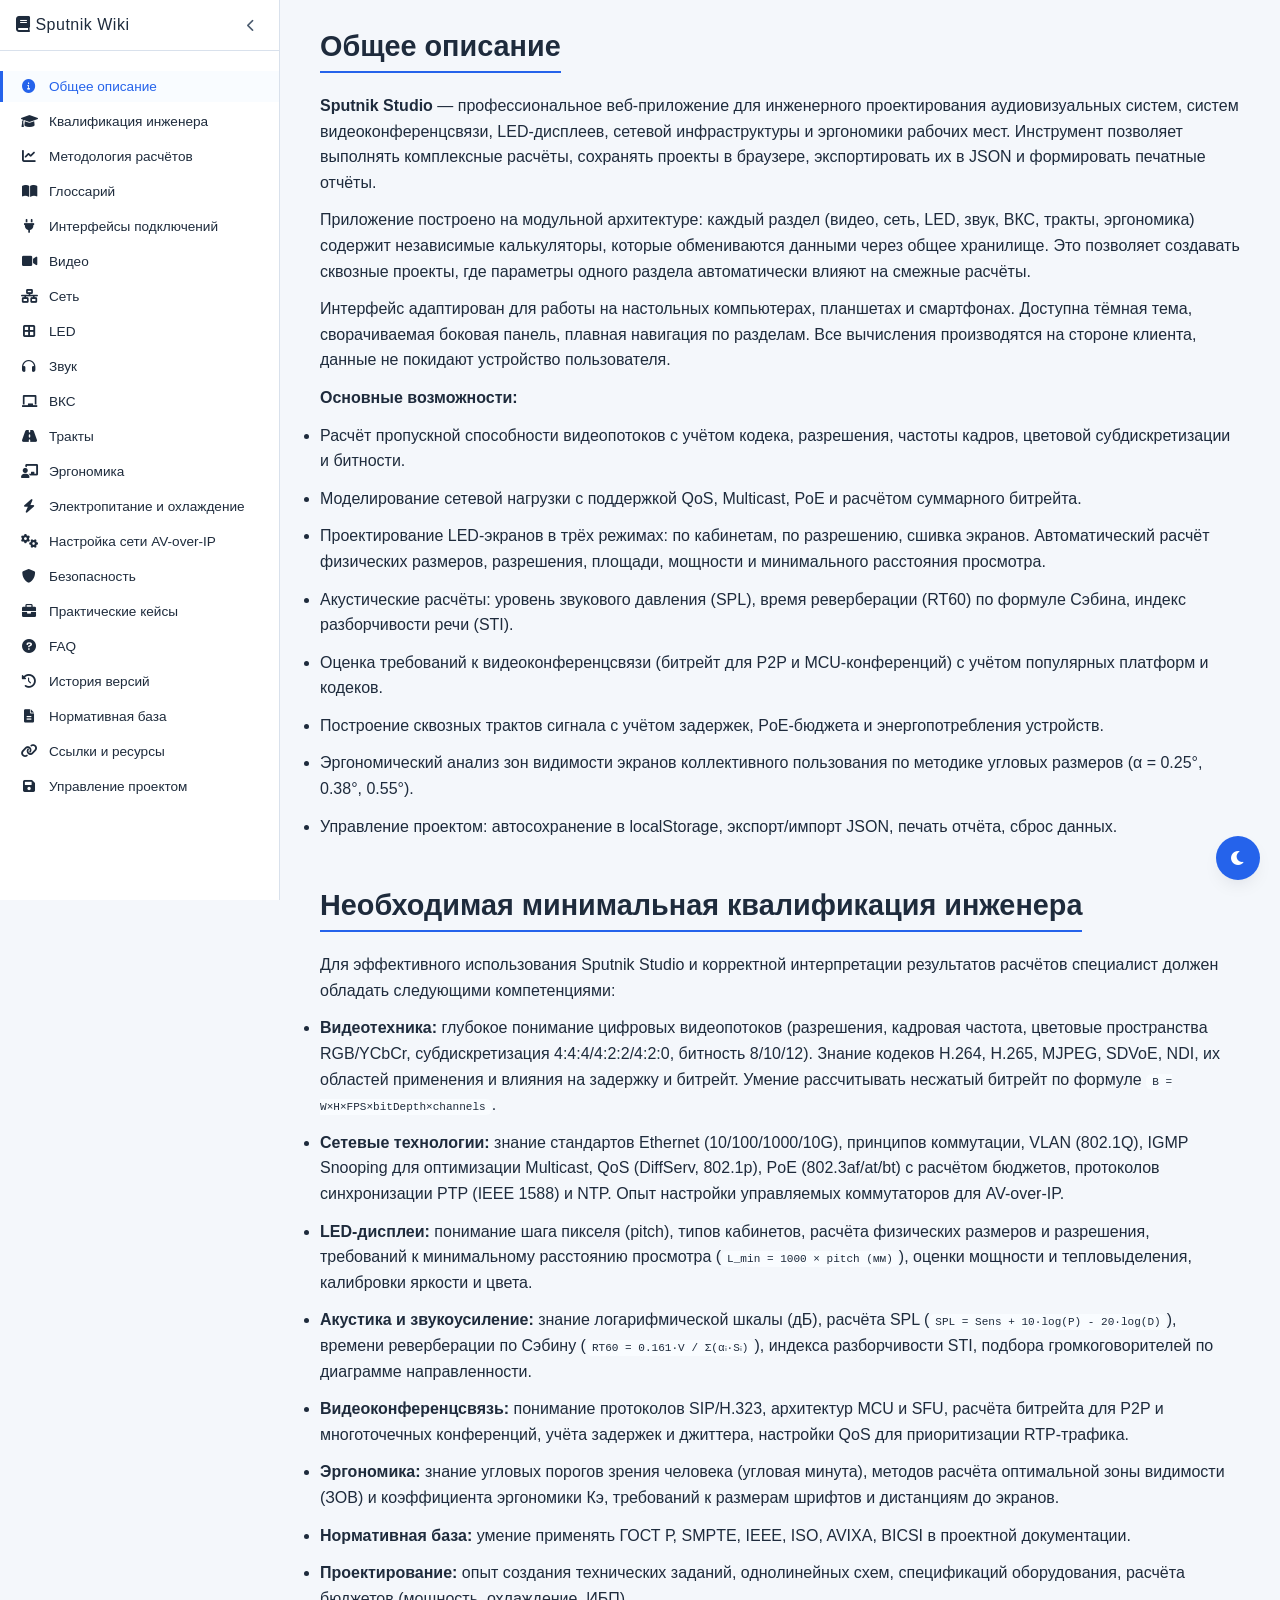
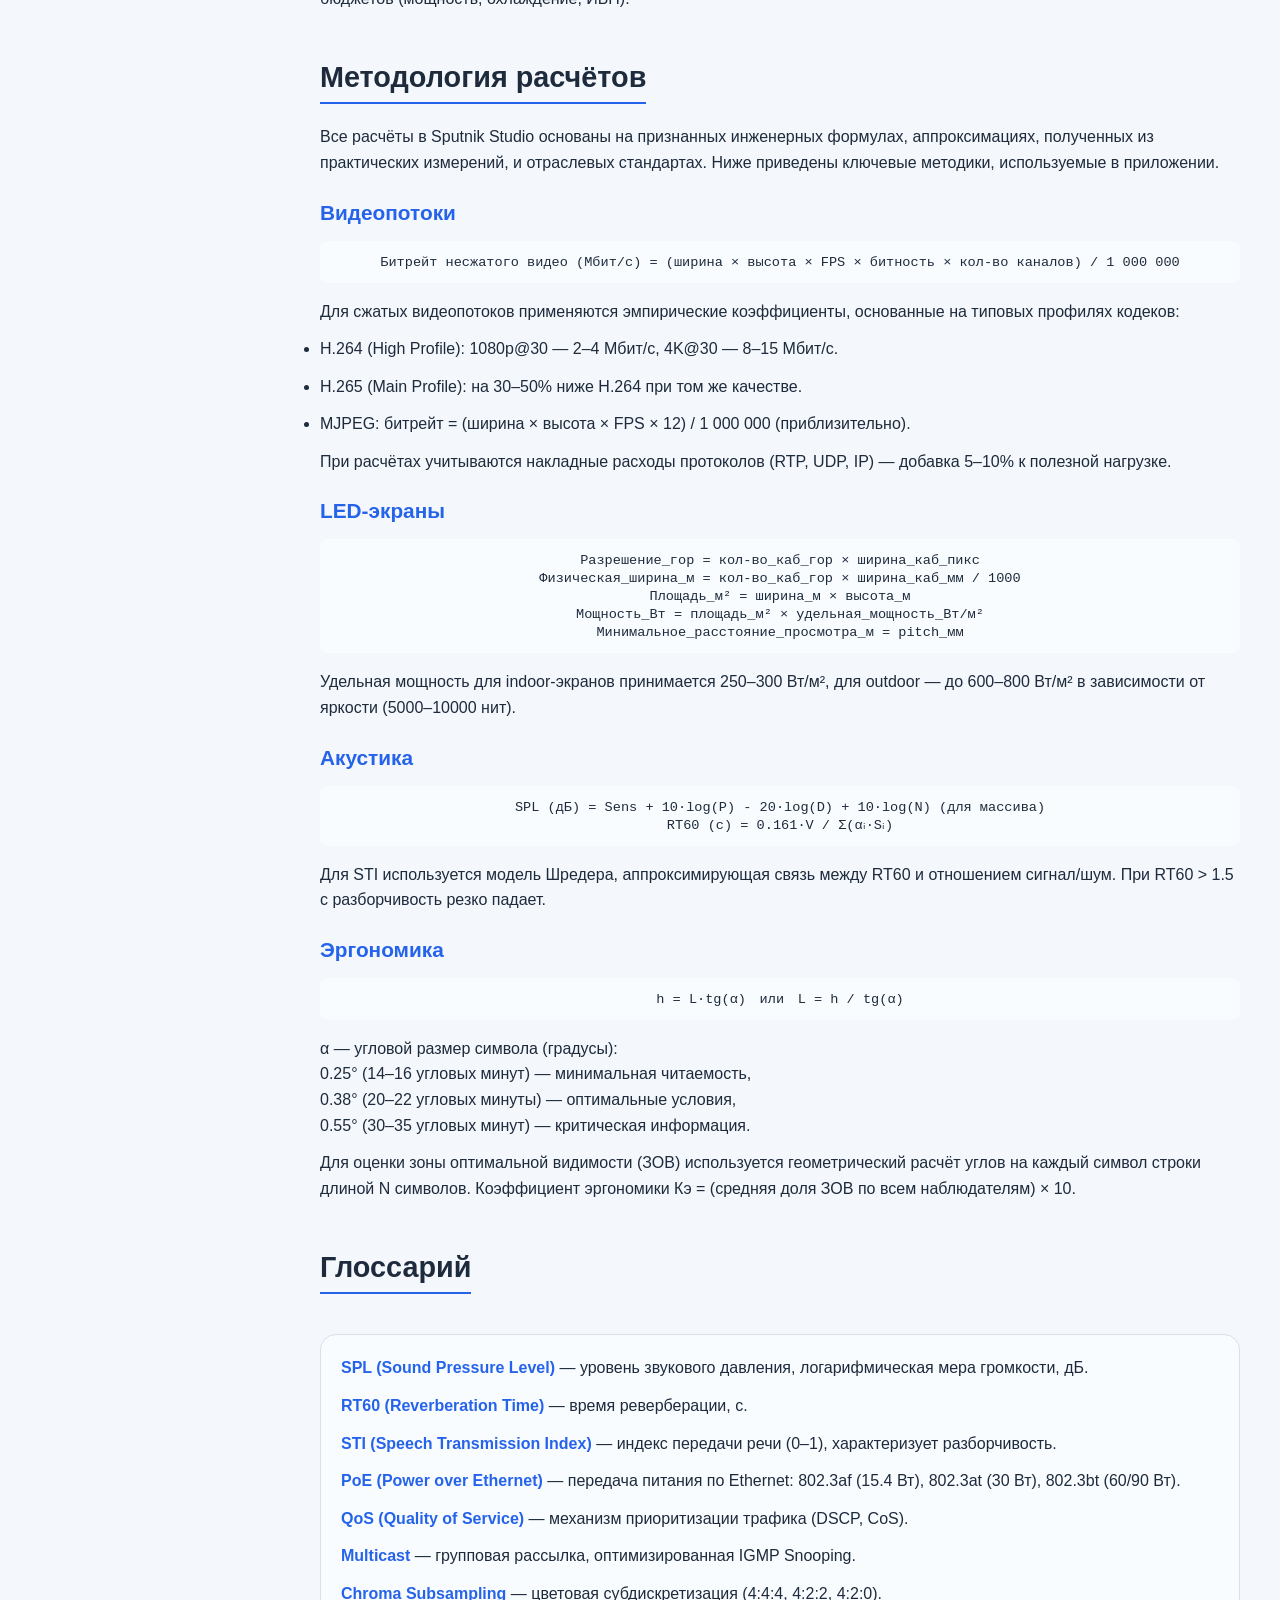
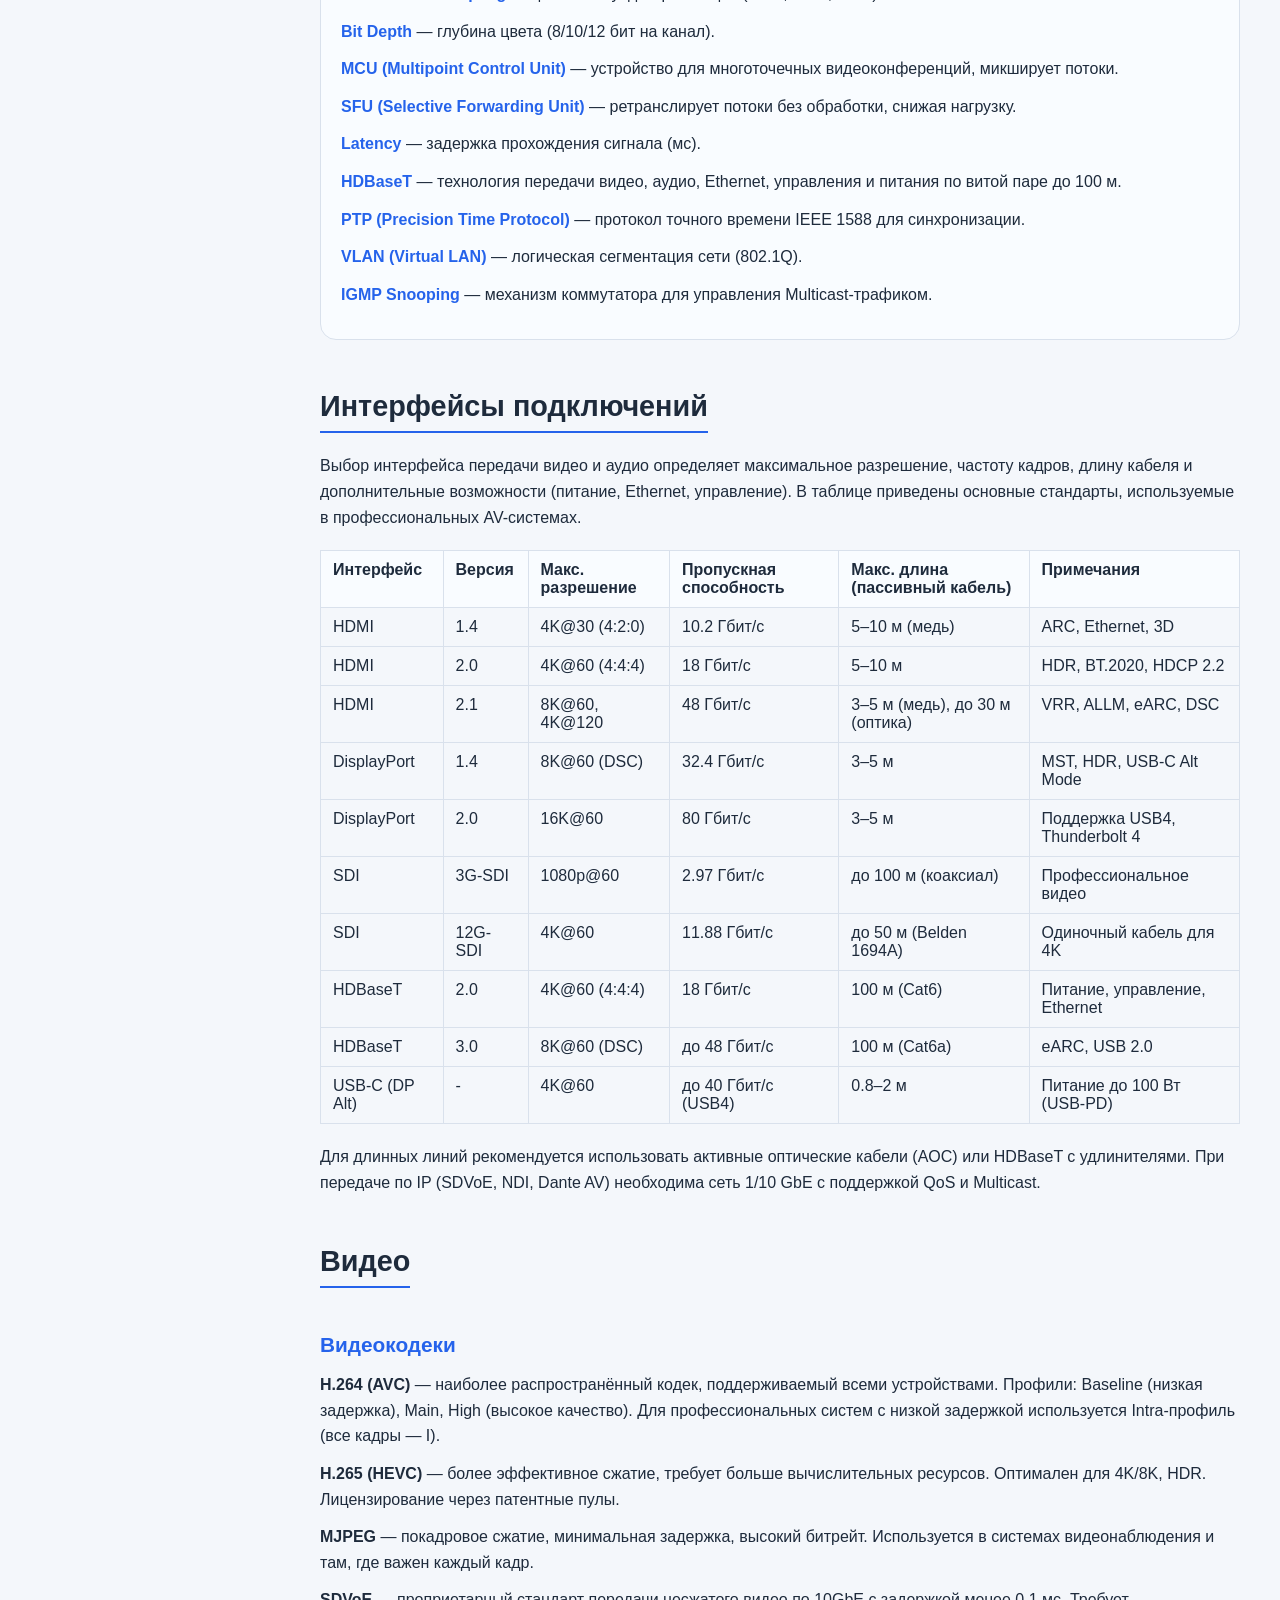
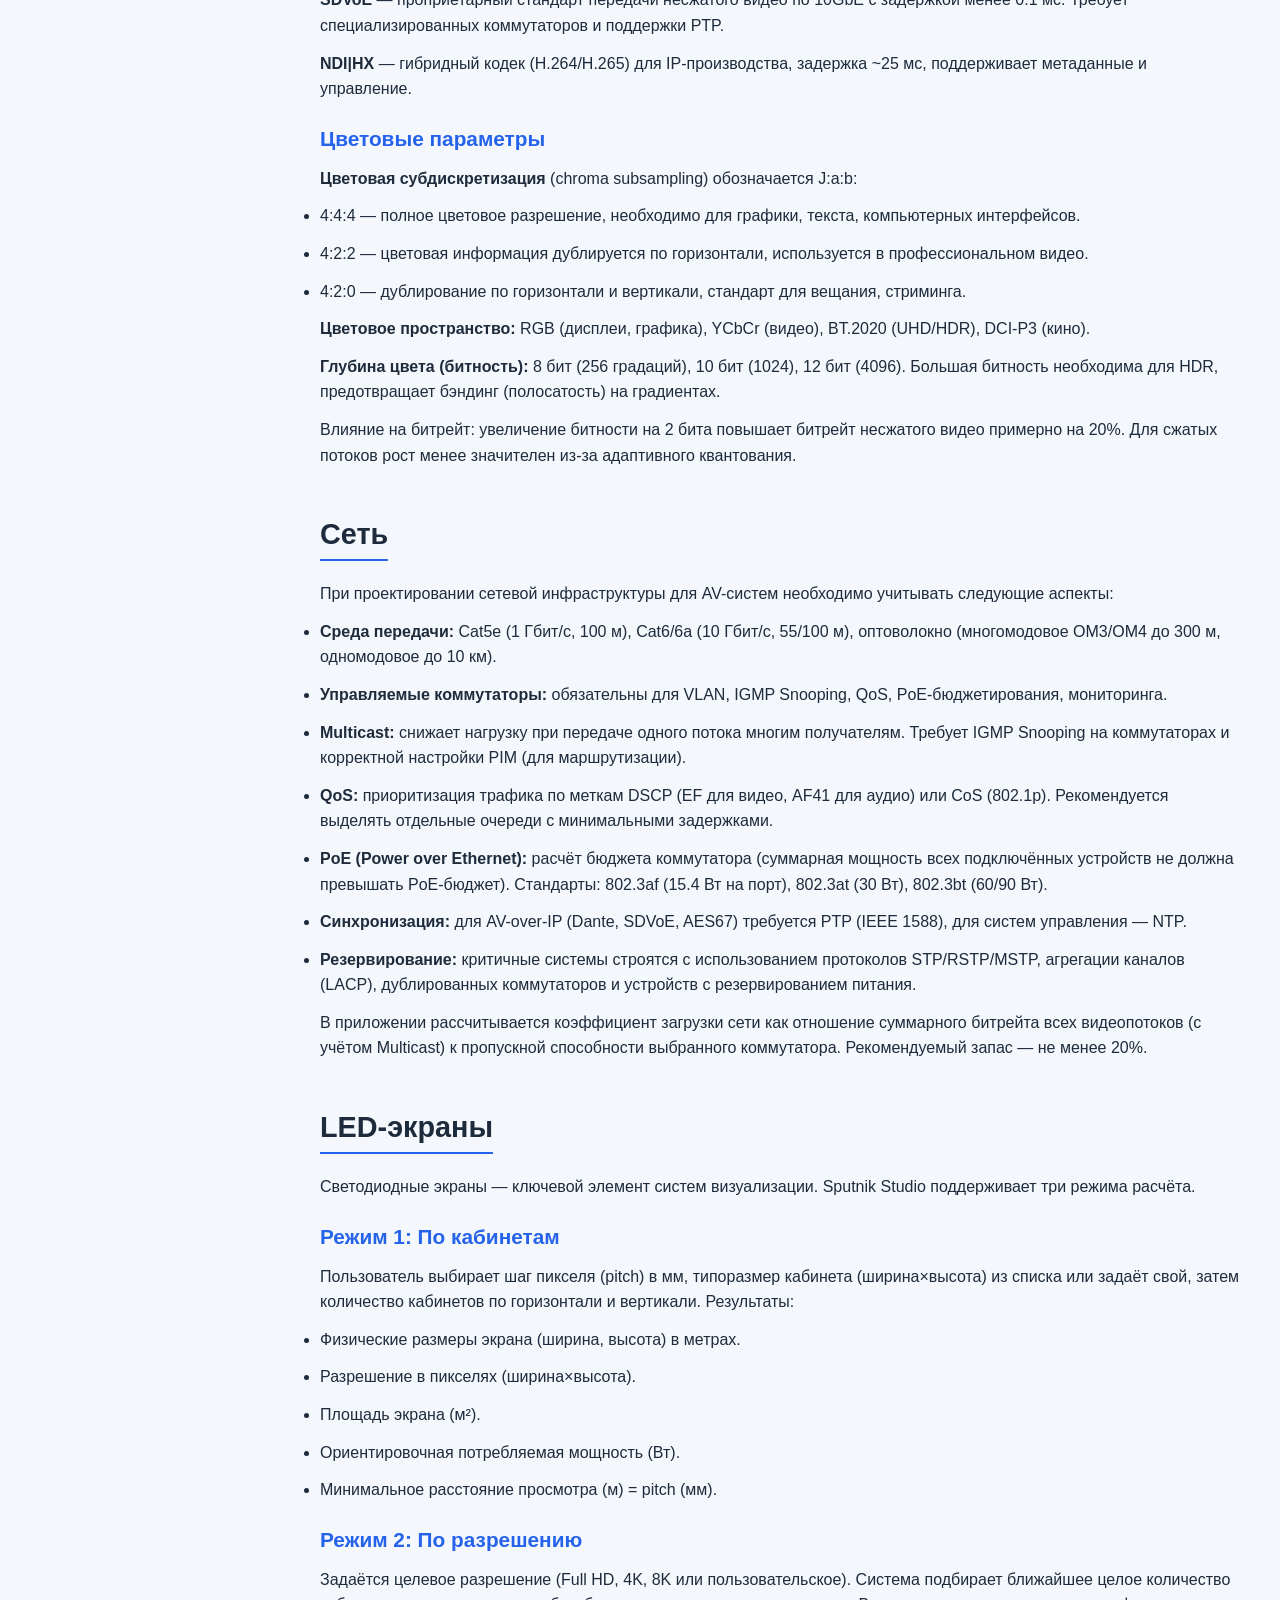
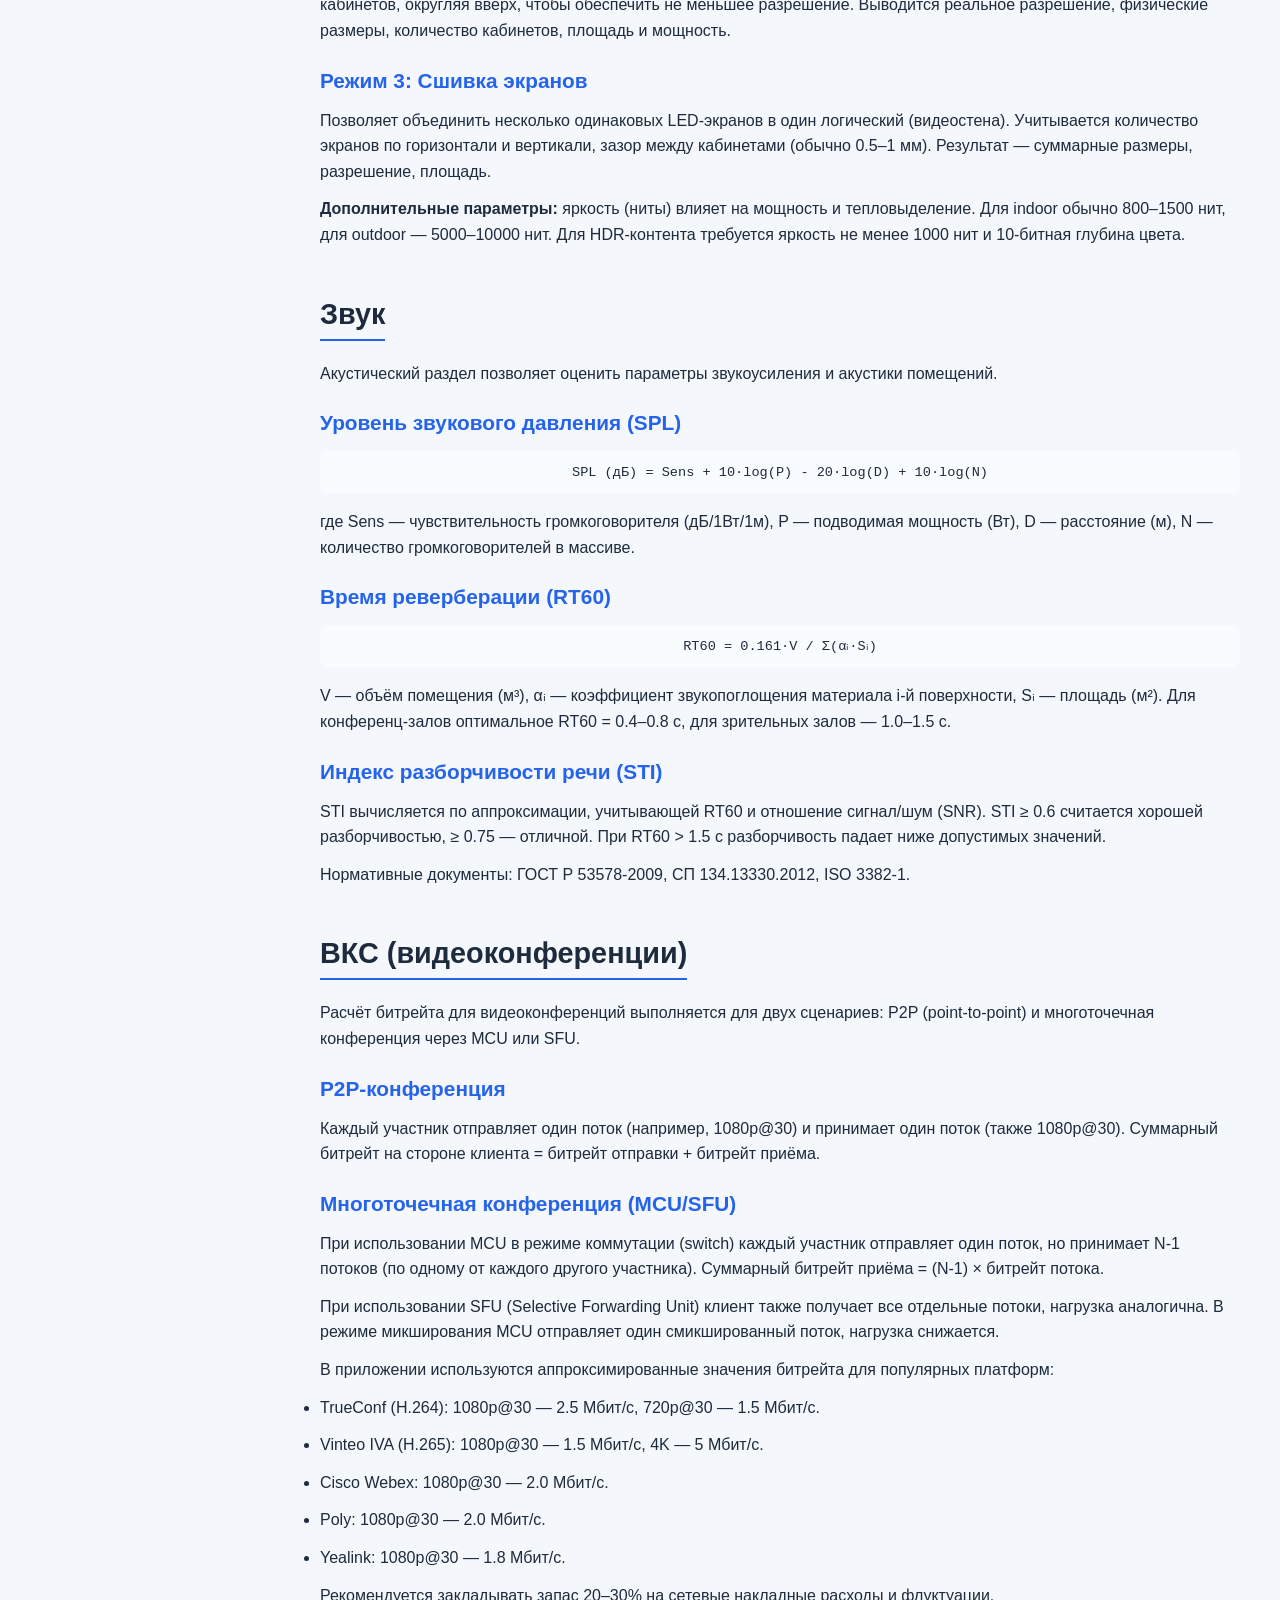
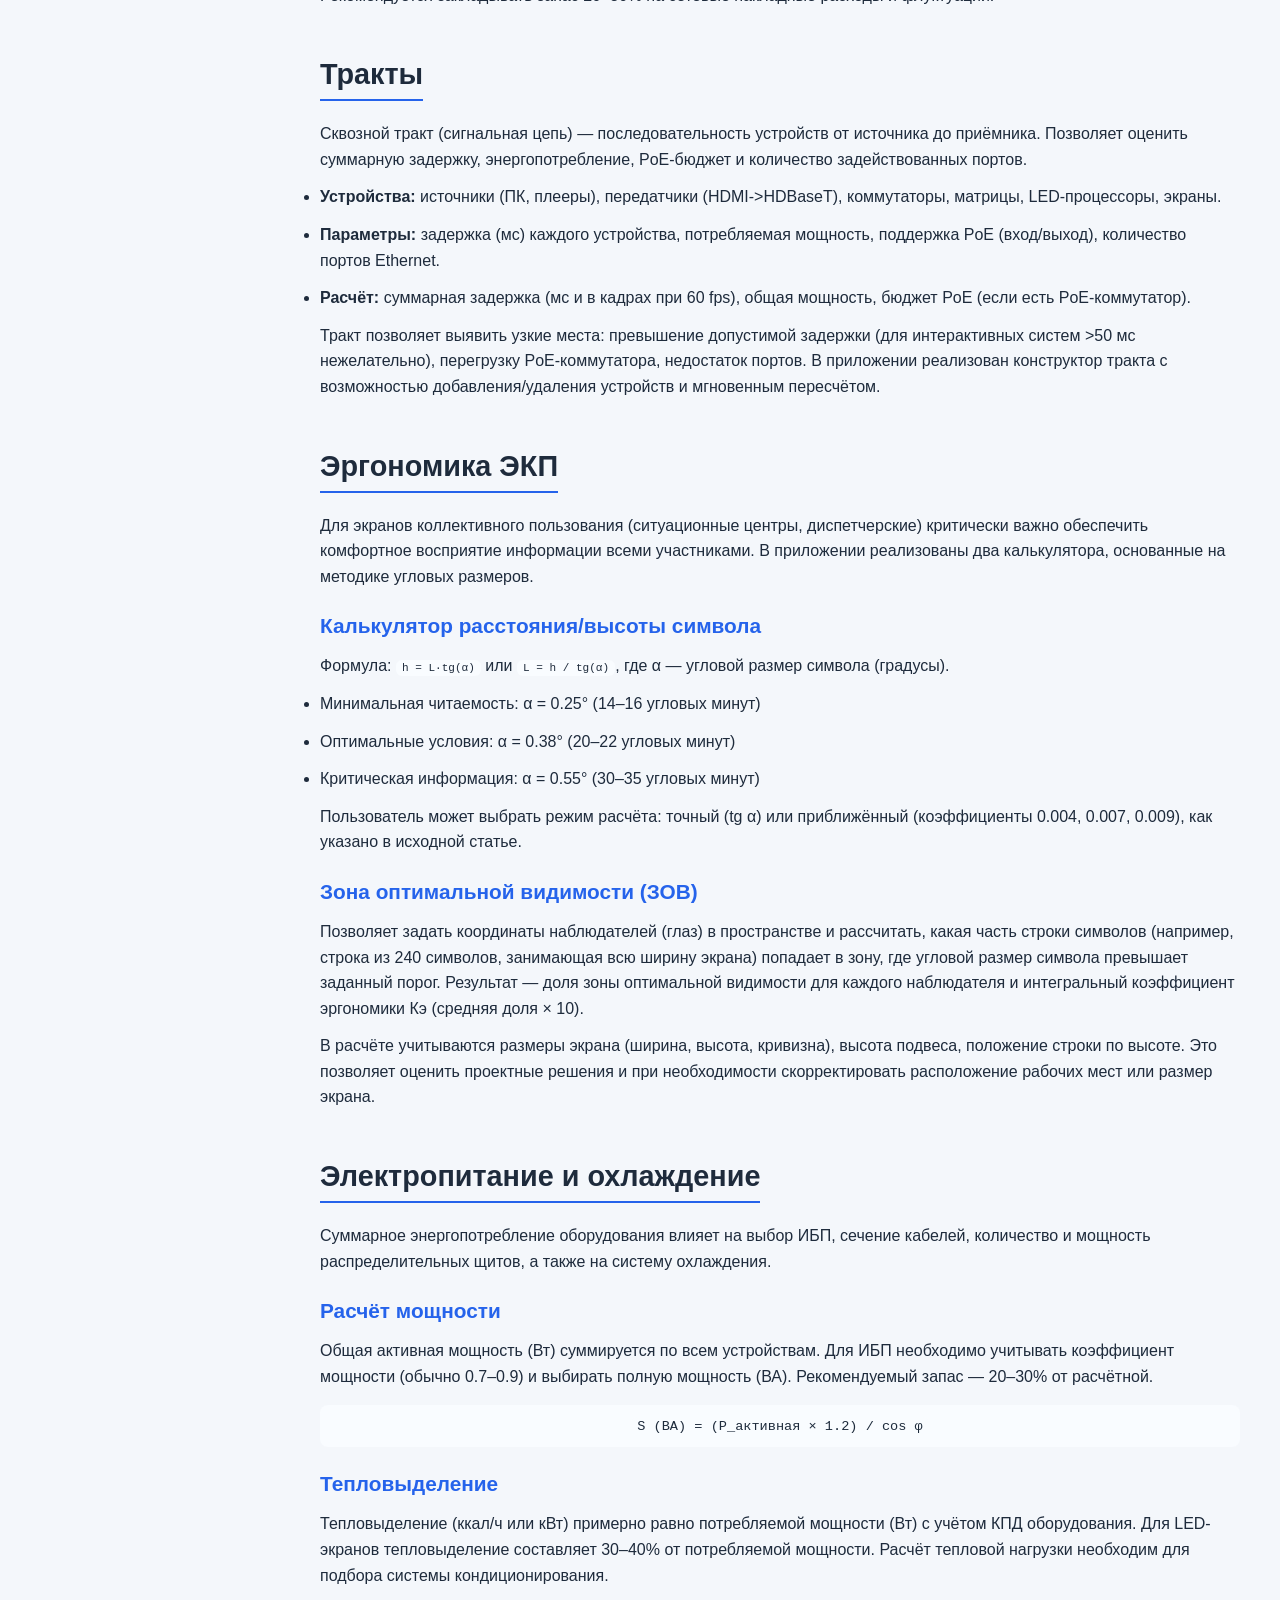
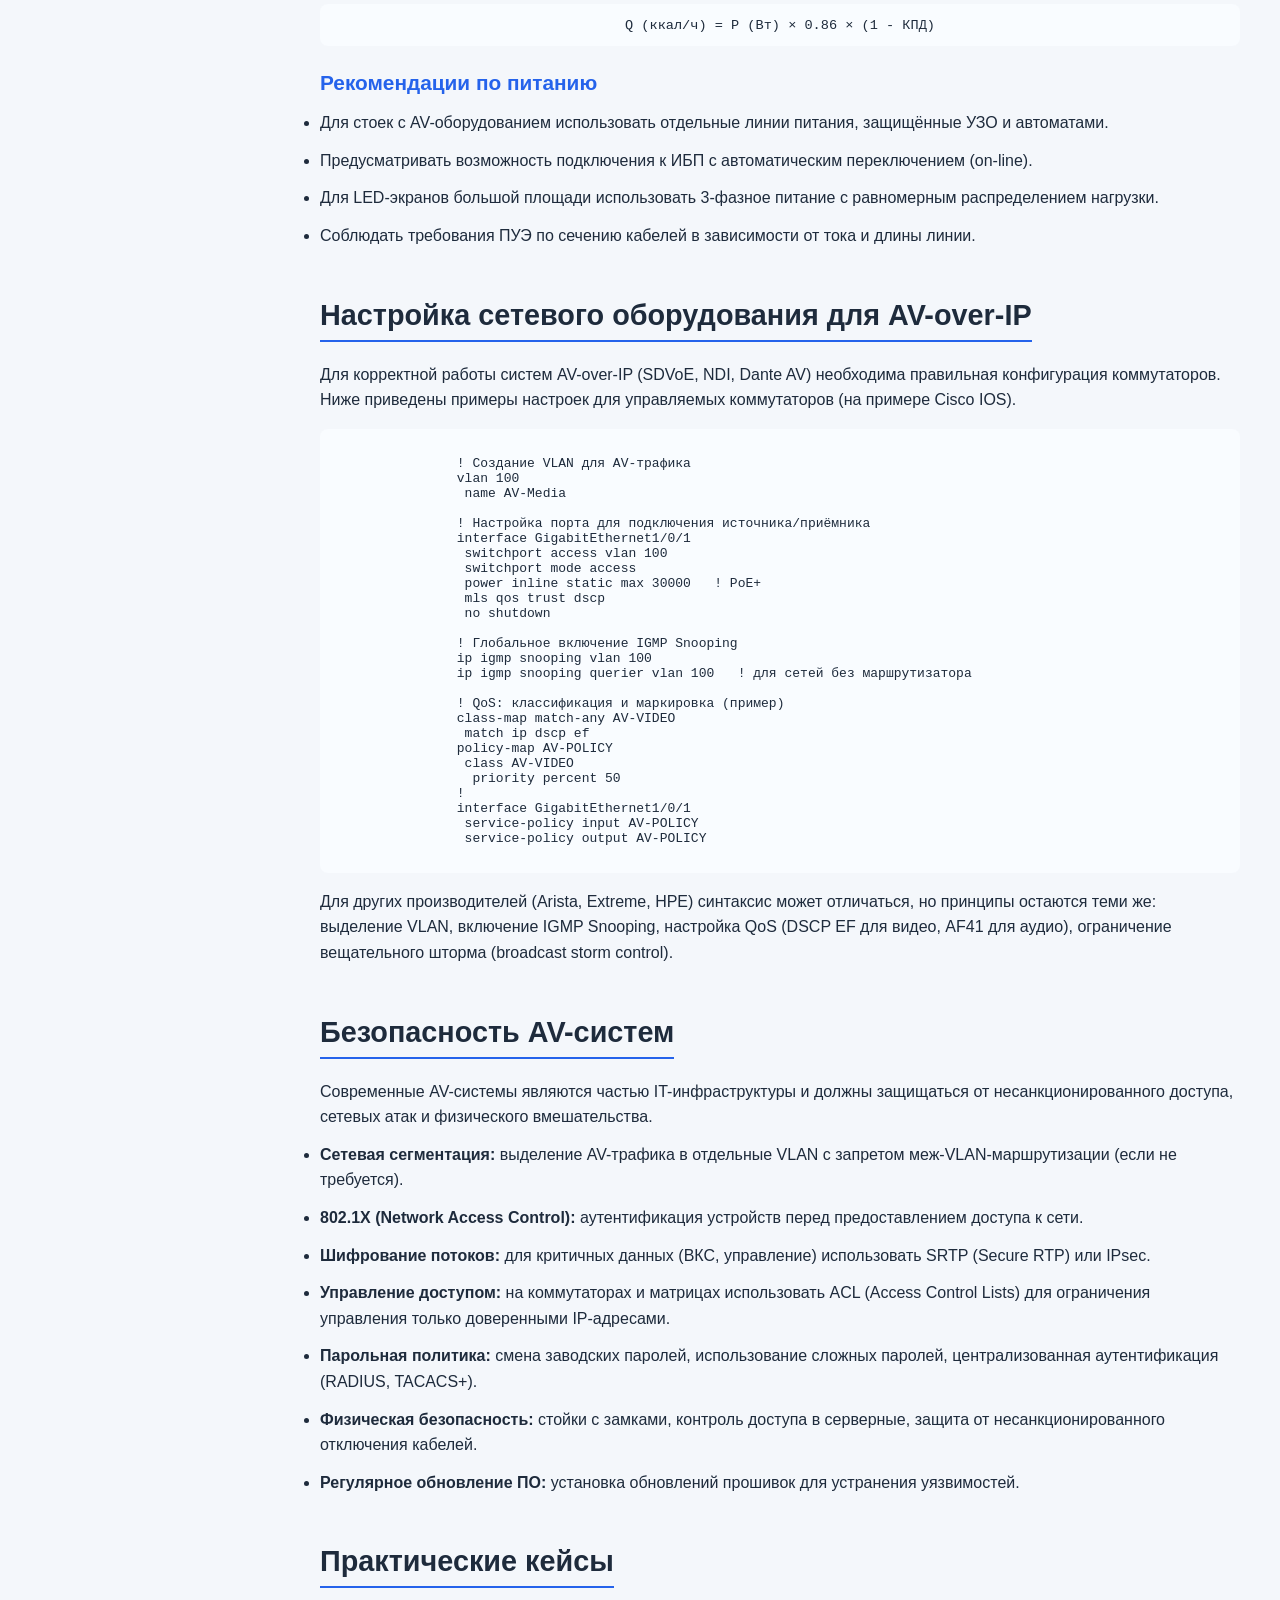
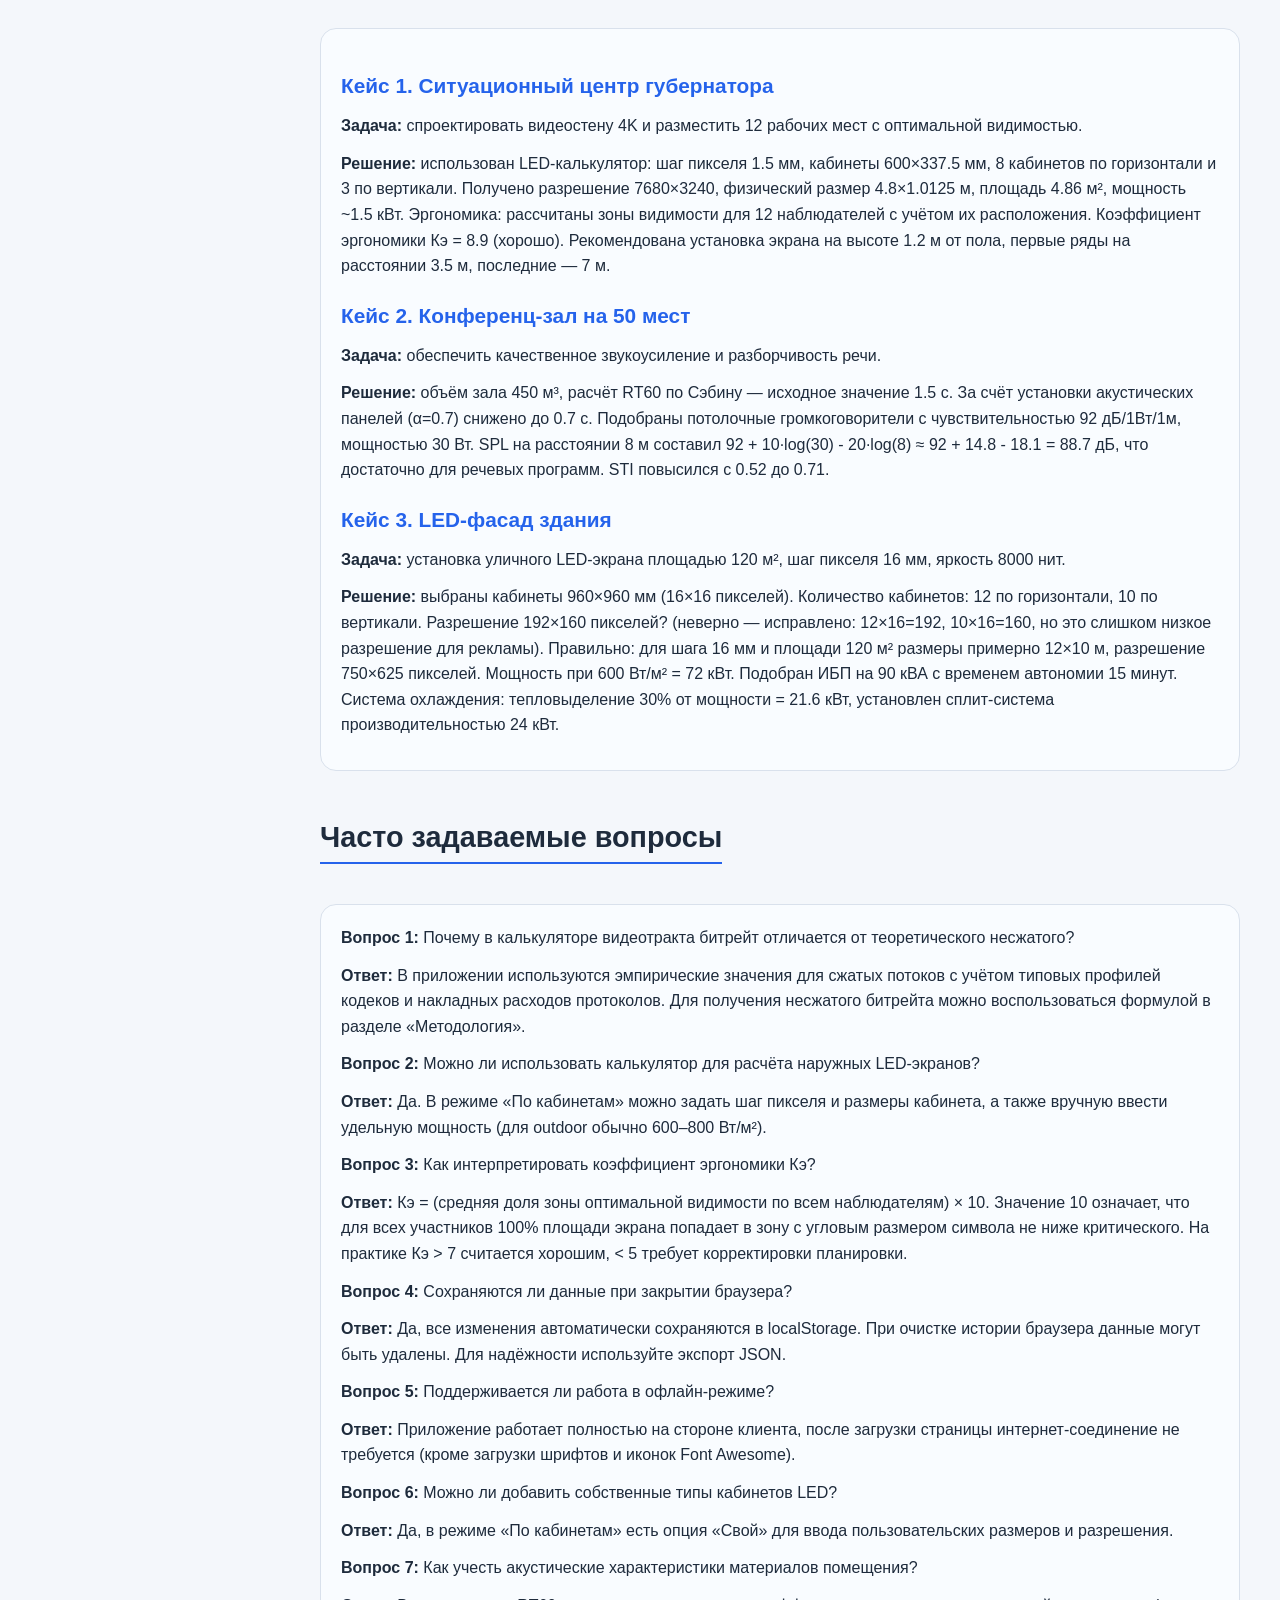
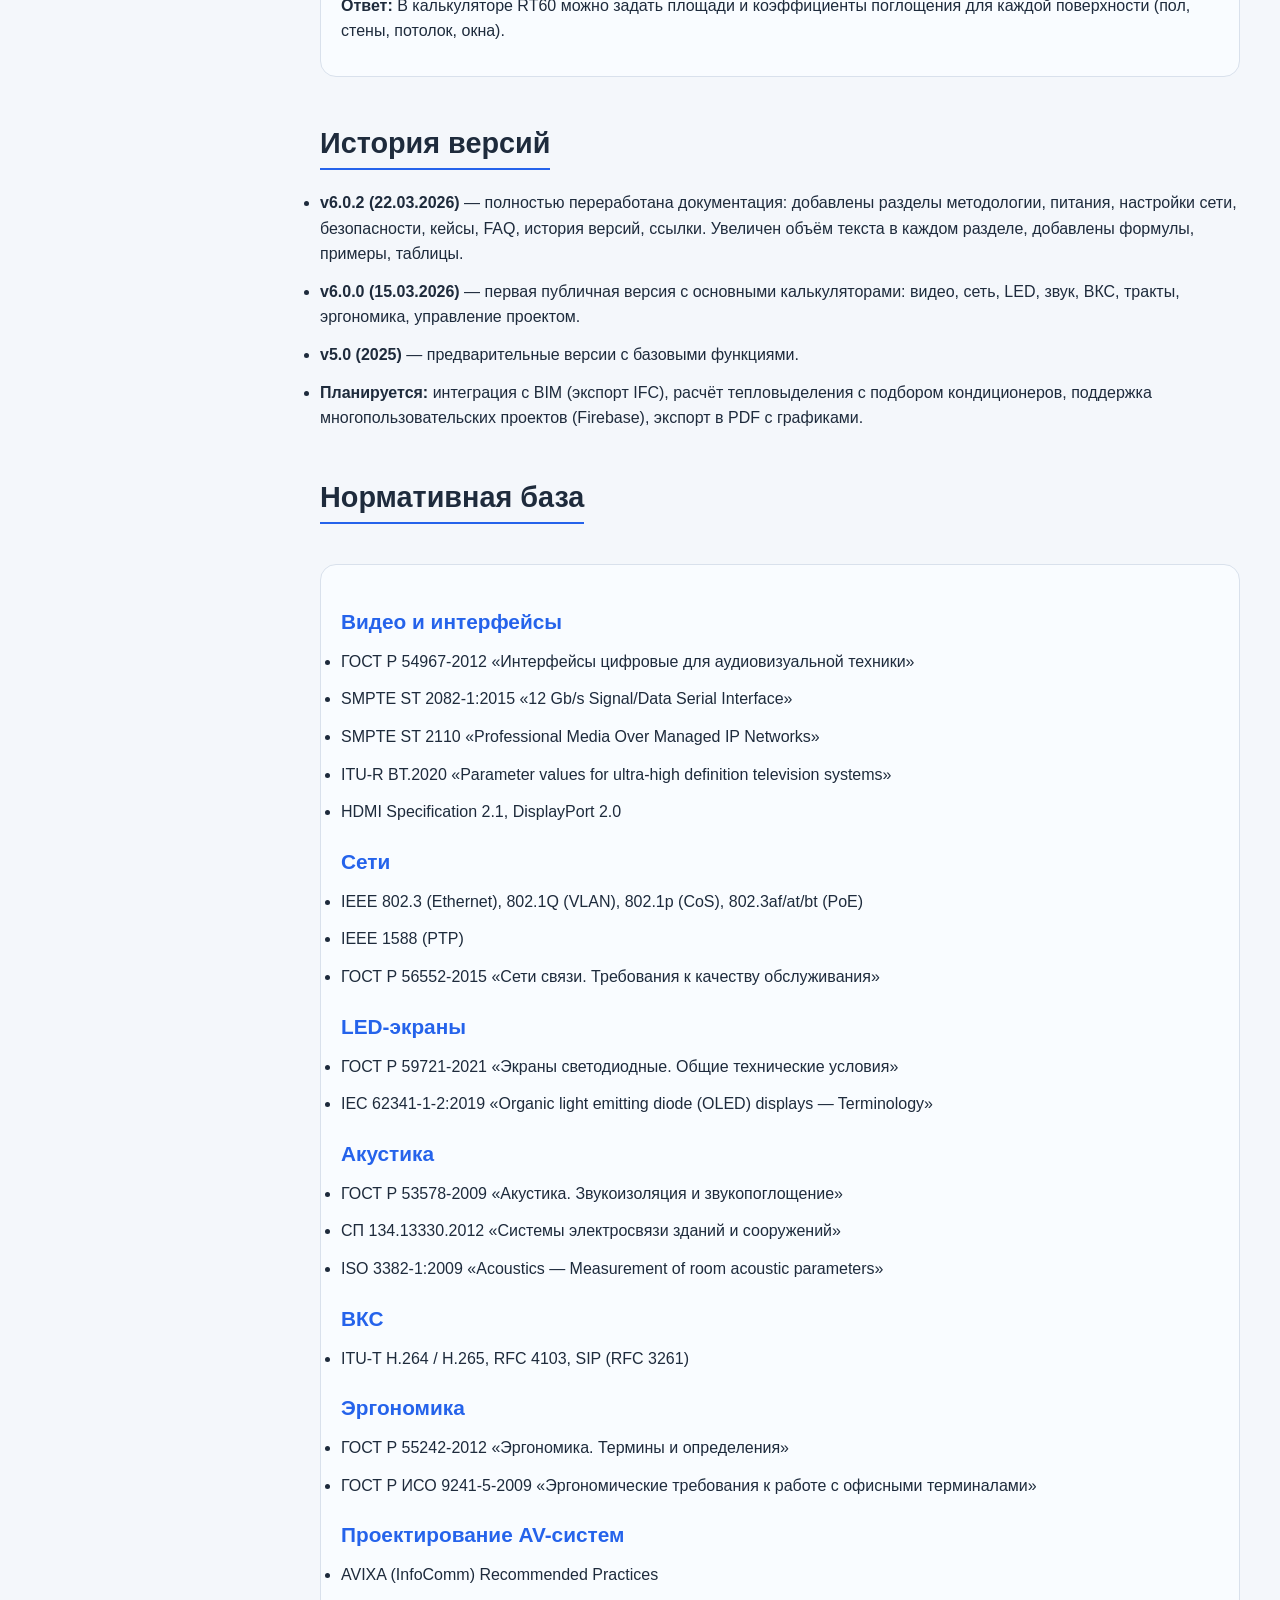
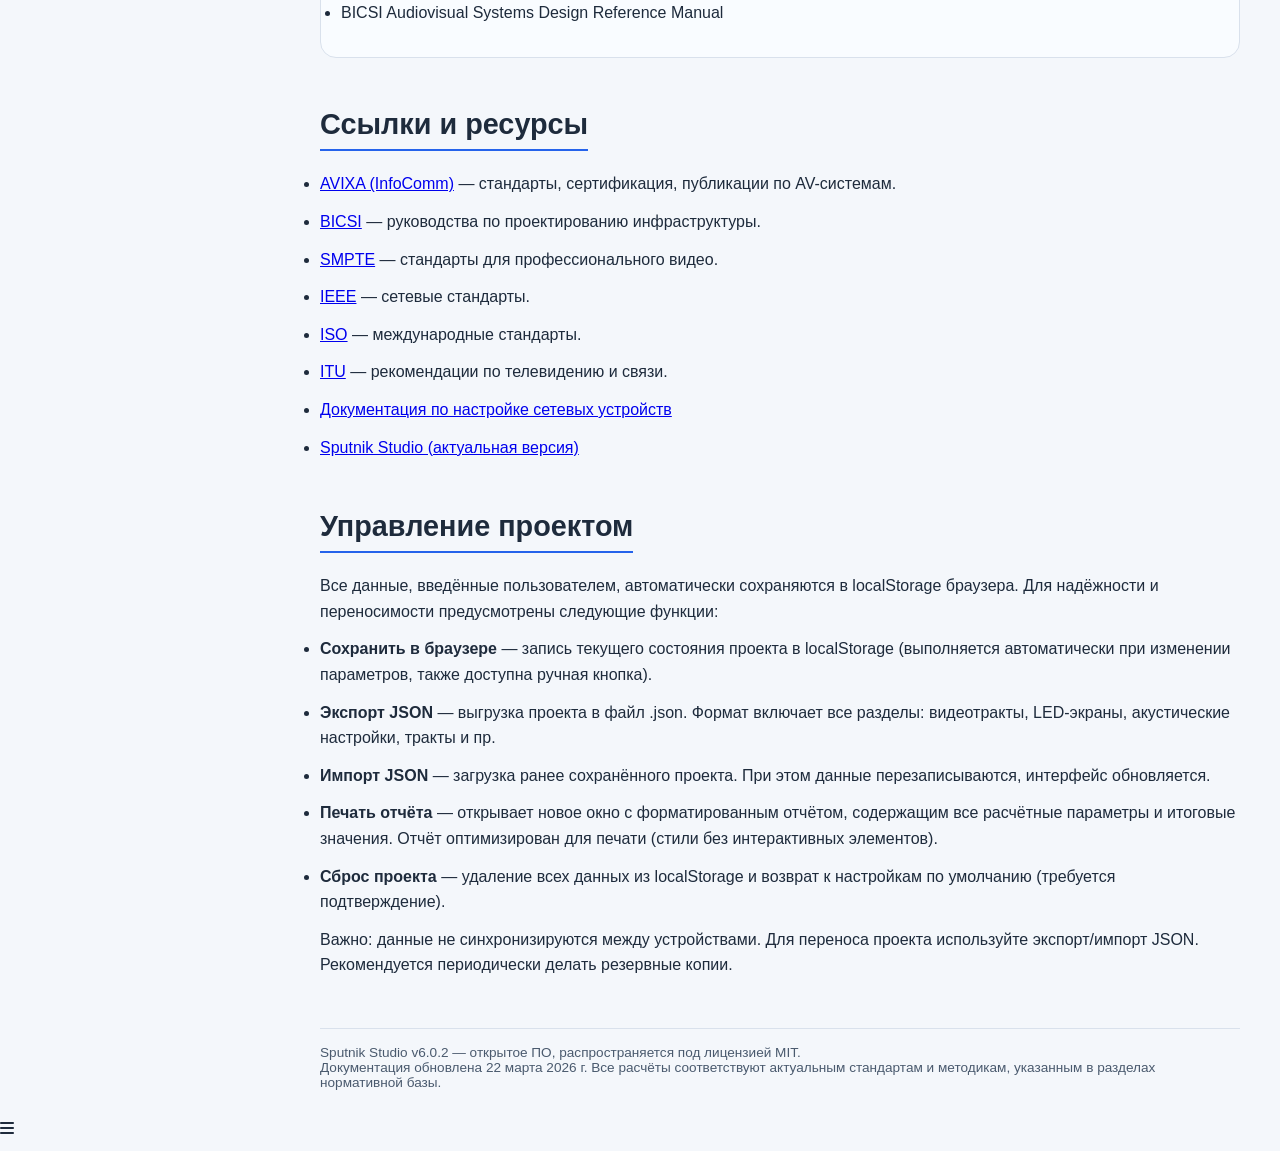
==== wiki.html @ 20e253fc "Add files via upload" ====
<!DOCTYPE html>
<html lang="ru">
<head>
    <meta charset="UTF-8">
    <meta name="viewport" content="width=device-width, initial-scale=1.0, user-scalable=yes">
    <title>Sputnik Studio v6.0.2 — Полная техническая документация</title>
    <link rel="stylesheet" href="https://cdnjs.cloudflare.com/ajax/libs/font-awesome/6.0.0-beta3/css/all.min.css">
    <style>
        * { margin: 0; padding: 0; box-sizing: border-box; font-family: 'Inter', 'Segoe UI', sans-serif; }
        :root {
            --bg-page: #f4f7fb;
            --bg-panel: #ffffff;
            --text-primary: #1e2b3c;
            --text-secondary: #4a5a6e;
            --border-light: #d9e1ec;
            --accent: #2563eb;
            --accent-hover: #1d4ed8;
            --card-bg: #f9fcff;
            --shadow: 0 8px 20px -8px rgba(0,20,40,0.15);
            --sidebar-width: 280px;
            --sidebar-collapsed-width: 70px;
        }
        body.dark {
            --bg-page: #121212;
            --bg-panel: #1e1e1e;
            --text-primary: #e0e0e0;
            --text-secondary: #a0a0a0;
            --border-light: #333333;
            --accent: #3b82f6;
            --accent-hover: #2563eb;
            --card-bg: #2a2a2a;
            --shadow: 0 8px 20px -8px rgba(0,0,0,0.7);
        }
        body {
            background: var(--bg-page);
            color: var(--text-primary);
            transition: background 0.2s, color 0.2s;
            overflow-x: hidden;
        }
        .app-layout {
            display: flex;
            min-height: 100vh;
        }
        .sidebar {
            width: var(--sidebar-width);
            background: var(--bg-panel);
            border-right: 1px solid var(--border-light);
            flex-shrink: 0;
            position: sticky;
            top: 0;
            height: 100vh;
            overflow-y: auto;
            transition: width 0.2s ease;
            z-index: 10;
        }
        .sidebar.collapsed {
            width: var(--sidebar-collapsed-width);
        }
        .sidebar-header {
            padding: 16px;
            border-bottom: 1px solid var(--border-light);
            display: flex;
            justify-content: space-between;
            align-items: center;
        }
        .sidebar.collapsed .sidebar-header {
            padding: 16px 8px;
            justify-content: center;
        }
        .sidebar-header h2 {
            font-size: 1rem;
            font-weight: 500;
            letter-spacing: 0.5px;
            white-space: nowrap;
        }
        .sidebar.collapsed .sidebar-header h2 {
            display: none;
        }
        .collapse-btn {
            cursor: pointer;
            font-size: 0.8rem;
            color: var(--text-secondary);
            width: 24px;
            text-align: center;
        }
        .collapse-btn:hover {
            color: var(--accent);
        }
        .nav-menu {
            padding: 16px 0;
        }
        .nav-item {
            padding: 8px 16px;
            margin: 4px 0;
            cursor: pointer;
            transition: 0.2s;
            border-left: 3px solid transparent;
            font-size: 0.85rem;
            display: flex;
            align-items: center;
            gap: 10px;
        }
        .sidebar.collapsed .nav-item span {
            display: none;
        }
        .sidebar.collapsed .nav-item {
            justify-content: center;
            padding: 8px 0;
        }
        .nav-item i {
            width: 20px;
            text-align: center;
        }
        .nav-item:hover {
            background: var(--card-bg);
            border-left-color: var(--accent);
        }
        .nav-item.active {
            background: var(--card-bg);
            border-left-color: var(--accent);
            color: var(--accent);
            font-weight: 500;
        }
        .main-content {
            flex: 1;
            padding: 30px 40px;
            max-width: calc(100% - var(--sidebar-width));
            transition: max-width 0.2s;
        }
        .sidebar.collapsed ~ .main-content {
            max-width: calc(100% - var(--sidebar-collapsed-width));
        }
        .section {
            margin-bottom: 50px;
            scroll-margin-top: 20px;
        }
        .section h2 {
            font-size: 1.8rem;
            margin-bottom: 20px;
            padding-bottom: 8px;
            border-bottom: 2px solid var(--accent);
            display: inline-block;
        }
        .section h3 {
            font-size: 1.3rem;
            margin: 25px 0 15px;
            color: var(--accent);
        }
        .section h4 {
            font-size: 1.1rem;
            margin: 20px 0 10px;
        }
        .section p, .section li {
            line-height: 1.6;
            margin-bottom: 12px;
        }
        .card {
            background: var(--card-bg);
            border: 1px solid var(--border-light);
            border-radius: 16px;
            padding: 20px;
            margin: 20px 0;
        }
        table {
            width: 100%;
            border-collapse: collapse;
            margin: 20px 0;
        }
        th, td {
            border: 1px solid var(--border-light);
            padding: 10px 12px;
            text-align: left;
            vertical-align: top;
        }
        th {
            background: var(--card-bg);
            font-weight: 600;
        }
        code {
            background: var(--card-bg);
            padding: 2px 6px;
            border-radius: 6px;
            font-family: monospace;
            font-size: 0.85em;
        }
        .glossary-term {
            font-weight: 600;
            color: var(--accent);
        }
        .footnote {
            font-size: 0.85rem;
            color: var(--text-secondary);
            margin-top: 16px;
            border-top: 1px solid var(--border-light);
            padding-top: 16px;
        }
        .theme-switch {
            position: fixed;
            bottom: 20px;
            right: 20px;
            background: var(--accent);
            color: white;
            width: 44px;
            height: 44px;
            border-radius: 50%;
            display: flex;
            align-items: center;
            justify-content: center;
            cursor: pointer;
            box-shadow: var(--shadow);
            z-index: 100;
            transition: 0.2s;
        }
        .ascii-art {
            font-family: monospace;
            background: var(--card-bg);
            padding: 12px;
            border-radius: 8px;
            margin: 16px 0;
            white-space: pre;
            overflow-x: auto;
        }
        .formula {
            background: var(--card-bg);
            padding: 12px;
            border-radius: 8px;
            font-family: monospace;
            font-size: 1rem;
            text-align: center;
            margin: 16px 0;
        }
        .svg-container {
            background: var(--card-bg);
            border-radius: 16px;
            padding: 20px;
            margin: 20px 0;
            text-align: center;
        }
        @media (max-width: 768px) {
            .main-content {
                padding: 20px;
            }
            .sidebar {
                position: fixed;
                left: 0;
                top: 0;
                transform: translateX(-100%);
                transition: transform 0.3s;
                z-index: 20;
            }
            .sidebar.open {
                transform: translateX(0);
            }
            .mobile-menu-toggle {
                display: block;
                position: fixed;
                bottom: 20px;
                left: 20px;
                background: var(--accent);
                color: white;
                width: 44px;
                height: 44px;
                border-radius: 50%;
                display: flex;
                align-items: center;
                justify-content: center;
                cursor: pointer;
                z-index: 21;
                box-shadow: var(--shadow);
            }
        }
    </style>
</head>
<body>
<div class="app-layout">
    <div class="sidebar" id="sidebar">
        <div class="sidebar-header">
            <h2><i class="fas fa-book"></i> Sputnik Wiki</h2>
            <div class="collapse-btn" id="collapseSidebarBtn"><i class="fas fa-chevron-left"></i></div>
        </div>
        <div class="nav-menu" id="navMenu">
            <div class="nav-item" data-section="overview"><i class="fas fa-info-circle"></i><span>Общее описание</span></div>
            <div class="nav-item" data-section="qualification"><i class="fas fa-graduation-cap"></i><span>Квалификация инженера</span></div>
            <div class="nav-item" data-section="methodology"><i class="fas fa-chart-line"></i><span>Методология расчётов</span></div>
            <div class="nav-item" data-section="glossary"><i class="fas fa-book-open"></i><span>Глоссарий</span></div>
            <div class="nav-item" data-section="interfaces"><i class="fas fa-plug"></i><span>Интерфейсы подключений</span></div>
            <div class="nav-item" data-section="video"><i class="fas fa-video"></i><span>Видео</span></div>
            <div class="nav-item" data-section="network"><i class="fas fa-network-wired"></i><span>Сеть</span></div>
            <div class="nav-item" data-section="led"><i class="fas fa-border-all"></i><span>LED</span></div>
            <div class="nav-item" data-section="sound"><i class="fas fa-headphones"></i><span>Звук</span></div>
            <div class="nav-item" data-section="vc"><i class="fas fa-chalkboard"></i><span>ВКС</span></div>
            <div class="nav-item" data-section="tracts"><i class="fas fa-road"></i><span>Тракты</span></div>
            <div class="nav-item" data-section="ergo"><i class="fas fa-chalkboard-user"></i><span>Эргономика</span></div>
            <div class="nav-item" data-section="power"><i class="fas fa-bolt"></i><span>Электропитание и охлаждение</span></div>
            <div class="nav-item" data-section="netconfig"><i class="fas fa-cogs"></i><span>Настройка сети AV-over-IP</span></div>
            <div class="nav-item" data-section="security"><i class="fas fa-shield-alt"></i><span>Безопасность</span></div>
            <div class="nav-item" data-section="cases"><i class="fas fa-briefcase"></i><span>Практические кейсы</span></div>
            <div class="nav-item" data-section="faq"><i class="fas fa-question-circle"></i><span>FAQ</span></div>
            <div class="nav-item" data-section="versions"><i class="fas fa-history"></i><span>История версий</span></div>
            <div class="nav-item" data-section="standards"><i class="fas fa-file-alt"></i><span>Нормативная база</span></div>
            <div class="nav-item" data-section="resources"><i class="fas fa-link"></i><span>Ссылки и ресурсы</span></div>
            <div class="nav-item" data-section="project"><i class="fas fa-save"></i><span>Управление проектом</span></div>
        </div>
    </div>
    <div class="main-content">
        <!-- Общее описание -->
        <div class="section" id="overview">
            <h2>Общее описание</h2>
            <p><strong>Sputnik Studio</strong> — профессиональное веб-приложение для инженерного проектирования аудиовизуальных систем, систем видеоконференцсвязи, LED-дисплеев, сетевой инфраструктуры и эргономики рабочих мест. Инструмент позволяет выполнять комплексные расчёты, сохранять проекты в браузере, экспортировать их в JSON и формировать печатные отчёты.</p>
            <p>Приложение построено на модульной архитектуре: каждый раздел (видео, сеть, LED, звук, ВКС, тракты, эргономика) содержит независимые калькуляторы, которые обмениваются данными через общее хранилище. Это позволяет создавать сквозные проекты, где параметры одного раздела автоматически влияют на смежные расчёты.</p>
            <p>Интерфейс адаптирован для работы на настольных компьютерах, планшетах и смартфонах. Доступна тёмная тема, сворачиваемая боковая панель, плавная навигация по разделам. Все вычисления производятся на стороне клиента, данные не покидают устройство пользователя.</p>
            <p><strong>Основные возможности:</strong></p>
            <ul>
                <li>Расчёт пропускной способности видеопотоков с учётом кодека, разрешения, частоты кадров, цветовой субдискретизации и битности.</li>
                <li>Моделирование сетевой нагрузки с поддержкой QoS, Multicast, PoE и расчётом суммарного битрейта.</li>
                <li>Проектирование LED-экранов в трёх режимах: по кабинетам, по разрешению, сшивка экранов. Автоматический расчёт физических размеров, разрешения, площади, мощности и минимального расстояния просмотра.</li>
                <li>Акустические расчёты: уровень звукового давления (SPL), время реверберации (RT60) по формуле Сэбина, индекс разборчивости речи (STI).</li>
                <li>Оценка требований к видеоконференцсвязи (битрейт для P2P и MCU-конференций) с учётом популярных платформ и кодеков.</li>
                <li>Построение сквозных трактов сигнала с учётом задержек, PoE-бюджета и энергопотребления устройств.</li>
                <li>Эргономический анализ зон видимости экранов коллективного пользования по методике угловых размеров (α = 0.25°, 0.38°, 0.55°).</li>
                <li>Управление проектом: автосохранение в localStorage, экспорт/импорт JSON, печать отчёта, сброс данных.</li>
            </ul>
        </div>

        <!-- Квалификация инженера -->
        <div class="section" id="qualification">
            <h2>Необходимая минимальная квалификация инженера</h2>
            <p>Для эффективного использования Sputnik Studio и корректной интерпретации результатов расчётов специалист должен обладать следующими компетенциями:</p>
            <ul>
                <li><strong>Видеотехника:</strong> глубокое понимание цифровых видеопотоков (разрешения, кадровая частота, цветовые пространства RGB/YCbCr, субдискретизация 4:4:4/4:2:2/4:2:0, битность 8/10/12). Знание кодеков H.264, H.265, MJPEG, SDVoE, NDI, их областей применения и влияния на задержку и битрейт. Умение рассчитывать несжатый битрейт по формуле <code>B = W×H×FPS×bitDepth×channels</code>.</li>
                <li><strong>Сетевые технологии:</strong> знание стандартов Ethernet (10/100/1000/10G), принципов коммутации, VLAN (802.1Q), IGMP Snooping для оптимизации Multicast, QoS (DiffServ, 802.1p), PoE (802.3af/at/bt) с расчётом бюджетов, протоколов синхронизации PTP (IEEE 1588) и NTP. Опыт настройки управляемых коммутаторов для AV-over-IP.</li>
                <li><strong>LED-дисплеи:</strong> понимание шага пикселя (pitch), типов кабинетов, расчёта физических размеров и разрешения, требований к минимальному расстоянию просмотра (<code>L_min = 1000 × pitch (мм)</code>), оценки мощности и тепловыделения, калибровки яркости и цвета.</li>
                <li><strong>Акустика и звукоусиление:</strong> знание логарифмической шкалы (дБ), расчёта SPL (<code>SPL = Sens + 10·log(P) - 20·log(D)</code>), времени реверберации по Сэбину (<code>RT60 = 0.161·V / Σ(αᵢ·Sᵢ)</code>), индекса разборчивости STI, подбора громкоговорителей по диаграмме направленности.</li>
                <li><strong>Видеоконференцсвязь:</strong> понимание протоколов SIP/H.323, архитектур MCU и SFU, расчёта битрейта для P2P и многоточечных конференций, учёта задержек и джиттера, настройки QoS для приоритизации RTP-трафика.</li>
                <li><strong>Эргономика:</strong> знание угловых порогов зрения человека (угловая минута), методов расчёта оптимальной зоны видимости (ЗОВ) и коэффициента эргономики Кэ, требований к размерам шрифтов и дистанциям до экранов.</li>
                <li><strong>Нормативная база:</strong> умение применять ГОСТ Р, SMPTE, IEEE, ISO, AVIXA, BICSI в проектной документации.</li>
                <li><strong>Проектирование:</strong> опыт создания технических заданий, однолинейных схем, спецификаций оборудования, расчёта бюджетов (мощность, охлаждение, ИБП).</li>
            </ul>
        </div>

        <!-- Методология расчётов (расширена) -->
        <div class="section" id="methodology">
            <h2>Методология расчётов</h2>
            <p>Все расчёты в Sputnik Studio основаны на признанных инженерных формулах, аппроксимациях, полученных из практических измерений, и отраслевых стандартах. Ниже приведены ключевые методики, используемые в приложении.</p>
            
            <h3>Видеопотоки</h3>
            <div class="formula">
                <code>Битрейт несжатого видео (Мбит/с) = (ширина × высота × FPS × битность × кол-во каналов) / 1 000 000</code>
            </div>
            <p>Для сжатых видеопотоков применяются эмпирические коэффициенты, основанные на типовых профилях кодеков:</p>
            <ul>
                <li>H.264 (High Profile): 1080p@30 — 2–4 Мбит/с, 4K@30 — 8–15 Мбит/с.</li>
                <li>H.265 (Main Profile): на 30–50% ниже H.264 при том же качестве.</li>
                <li>MJPEG: битрейт = (ширина × высота × FPS × 12) / 1 000 000 (приблизительно).</li>
            </ul>
            <p>При расчётах учитываются накладные расходы протоколов (RTP, UDP, IP) — добавка 5–10% к полезной нагрузке.</p>
            
            <h3>LED-экраны</h3>
            <div class="formula">
                <code>Разрешение_гор = кол-во_каб_гор × ширина_каб_пикс</code><br>
                <code>Физическая_ширина_м = кол-во_каб_гор × ширина_каб_мм / 1000</code><br>
                <code>Площадь_м² = ширина_м × высота_м</code><br>
                <code>Мощность_Вт = площадь_м² × удельная_мощность_Вт/м²</code><br>
                <code>Минимальное_расстояние_просмотра_м = pitch_мм</code>
            </div>
            <p>Удельная мощность для indoor-экранов принимается 250–300 Вт/м², для outdoor — до 600–800 Вт/м² в зависимости от яркости (5000–10000 нит).</p>
            
            <h3>Акустика</h3>
            <div class="formula">
                <code>SPL (дБ) = Sens + 10·log(P) - 20·log(D) + 10·log(N) (для массива)</code><br>
                <code>RT60 (с) = 0.161·V / Σ(αᵢ·Sᵢ)</code>
            </div>
            <p>Для STI используется модель Шредера, аппроксимирующая связь между RT60 и отношением сигнал/шум. При RT60 > 1.5 с разборчивость резко падает.</p>
            
            <h3>Эргономика</h3>
            <div class="formula">
                <code>h = L·tg(α) или L = h / tg(α)</code>
            </div>
            <p>α — угловой размер символа (градусы):<br>
            0.25° (14–16 угловых минут) — минимальная читаемость,<br>
            0.38° (20–22 угловых минуты) — оптимальные условия,<br>
            0.55° (30–35 угловых минут) — критическая информация.</p>
            <p>Для оценки зоны оптимальной видимости (ЗОВ) используется геометрический расчёт углов на каждый символ строки длиной N символов. Коэффициент эргономики Кэ = (средняя доля ЗОВ по всем наблюдателям) × 10.</p>
        </div>

        <!-- Глоссарий (расширенный) -->
        <div class="section" id="glossary">
            <h2>Глоссарий</h2>
            <div class="card">
                <p><span class="glossary-term">SPL (Sound Pressure Level)</span> — уровень звукового давления, логарифмическая мера громкости, дБ.</p>
                <p><span class="glossary-term">RT60 (Reverberation Time)</span> — время реверберации, с.</p>
                <p><span class="glossary-term">STI (Speech Transmission Index)</span> — индекс передачи речи (0–1), характеризует разборчивость.</p>
                <p><span class="glossary-term">PoE (Power over Ethernet)</span> — передача питания по Ethernet: 802.3af (15.4 Вт), 802.3at (30 Вт), 802.3bt (60/90 Вт).</p>
                <p><span class="glossary-term">QoS (Quality of Service)</span> — механизм приоритизации трафика (DSCP, CoS).</p>
                <p><span class="glossary-term">Multicast</span> — групповая рассылка, оптимизированная IGMP Snooping.</p>
                <p><span class="glossary-term">Chroma Subsampling</span> — цветовая субдискретизация (4:4:4, 4:2:2, 4:2:0).</p>
                <p><span class="glossary-term">Bit Depth</span> — глубина цвета (8/10/12 бит на канал).</p>
                <p><span class="glossary-term">MCU (Multipoint Control Unit)</span> — устройство для многоточечных видеоконференций, микширует потоки.</p>
                <p><span class="glossary-term">SFU (Selective Forwarding Unit)</span> — ретранслирует потоки без обработки, снижая нагрузку.</p>
                <p><span class="glossary-term">Latency</span> — задержка прохождения сигнала (мс).</p>
                <p><span class="glossary-term">HDBaseT</span> — технология передачи видео, аудио, Ethernet, управления и питания по витой паре до 100 м.</p>
                <p><span class="glossary-term">PTP (Precision Time Protocol)</span> — протокол точного времени IEEE 1588 для синхронизации.</p>
                <p><span class="glossary-term">VLAN (Virtual LAN)</span> — логическая сегментация сети (802.1Q).</p>
                <p><span class="glossary-term">IGMP Snooping</span> — механизм коммутатора для управления Multicast-трафиком.</p>
            </div>
        </div>

        <!-- Интерфейсы подключений (расширенная таблица) -->
        <div class="section" id="interfaces">
            <h2>Интерфейсы подключений</h2>
            <p>Выбор интерфейса передачи видео и аудио определяет максимальное разрешение, частоту кадров, длину кабеля и дополнительные возможности (питание, Ethernet, управление). В таблице приведены основные стандарты, используемые в профессиональных AV-системах.</p>
            <table>
                <thead><tr><th>Интерфейс</th><th>Версия</th><th>Макс. разрешение</th><th>Пропускная способность</th><th>Макс. длина (пассивный кабель)</th><th>Примечания</th></tr></thead>
                <tbody>
                    <tr><td>HDMI</td><td>1.4</td><td>4K@30 (4:2:0)</td><td>10.2 Гбит/с</td><td>5–10 м (медь)</td><td>ARC, Ethernet, 3D</td></tr>
                    <tr><td>HDMI</td><td>2.0</td><td>4K@60 (4:4:4)</td><td>18 Гбит/с</td><td>5–10 м</td><td>HDR, BT.2020, HDCP 2.2</td></tr>
                    <tr><td>HDMI</td><td>2.1</td><td>8K@60, 4K@120</td><td>48 Гбит/с</td><td>3–5 м (медь), до 30 м (оптика)</td><td>VRR, ALLM, eARC, DSC</td></tr>
                    <tr><td>DisplayPort</td><td>1.4</td><td>8K@60 (DSC)</td><td>32.4 Гбит/с</td><td>3–5 м</td><td>MST, HDR, USB-C Alt Mode</td></tr>
                    <tr><td>DisplayPort</td><td>2.0</td><td>16K@60</td><td>80 Гбит/с</td><td>3–5 м</td><td>Поддержка USB4, Thunderbolt 4</td></tr>
                    <tr><td>SDI</td><td>3G-SDI</td><td>1080p@60</td><td>2.97 Гбит/с</td><td>до 100 м (коаксиал)</td><td>Профессиональное видео</td></tr>
                    <tr><td>SDI</td><td>12G-SDI</td><td>4K@60</td><td>11.88 Гбит/с</td><td>до 50 м (Belden 1694A)</td><td>Одиночный кабель для 4K</td></tr>
                    <tr><td>HDBaseT</td><td>2.0</td><td>4K@60 (4:4:4)</td><td>18 Гбит/с</td><td>100 м (Cat6)</td><td>Питание, управление, Ethernet</td></tr>
                    <tr><td>HDBaseT</td><td>3.0</td><td>8K@60 (DSC)</td><td>до 48 Гбит/с</td><td>100 м (Cat6a)</td><td>eARC, USB 2.0</td></tr>
                    <tr><td>USB-C (DP Alt)</td><td>-</td><td>4K@60</td><td>до 40 Гбит/с (USB4)</td><td>0.8–2 м</td><td>Питание до 100 Вт (USB-PD)</td></tr>
                </tbody>
            </table>
            <p>Для длинных линий рекомендуется использовать активные оптические кабели (AOC) или HDBaseT с удлинителями. При передаче по IP (SDVoE, NDI, Dante AV) необходима сеть 1/10 GbE с поддержкой QoS и Multicast.</p>
        </div>

        <!-- Видео (расширено) -->
        <div class="section" id="video">
            <h2>Видео</h2>
            <h3>Видеокодеки</h3>
            <p><strong>H.264 (AVC)</strong> — наиболее распространённый кодек, поддерживаемый всеми устройствами. Профили: Baseline (низкая задержка), Main, High (высокое качество). Для профессиональных систем с низкой задержкой используется Intra-профиль (все кадры — I).</p>
            <p><strong>H.265 (HEVC)</strong> — более эффективное сжатие, требует больше вычислительных ресурсов. Оптимален для 4K/8K, HDR. Лицензирование через патентные пулы.</p>
            <p><strong>MJPEG</strong> — покадровое сжатие, минимальная задержка, высокий битрейт. Используется в системах видеонаблюдения и там, где важен каждый кадр.</p>
            <p><strong>SDVoE</strong> — проприетарный стандарт передачи несжатого видео по 10GbE с задержкой менее 0.1 мс. Требует специализированных коммутаторов и поддержки PTP.</p>
            <p><strong>NDI|HX</strong> — гибридный кодек (H.264/H.265) для IP-производства, задержка ~25 мс, поддерживает метаданные и управление.</p>
            
            <h3>Цветовые параметры</h3>
            <p><strong>Цветовая субдискретизация</strong> (chroma subsampling) обозначается J:a:b:</p>
            <ul>
                <li>4:4:4 — полное цветовое разрешение, необходимо для графики, текста, компьютерных интерфейсов.</li>
                <li>4:2:2 — цветовая информация дублируется по горизонтали, используется в профессиональном видео.</li>
                <li>4:2:0 — дублирование по горизонтали и вертикали, стандарт для вещания, стриминга.</li>
            </ul>
            <p><strong>Цветовое пространство:</strong> RGB (дисплеи, графика), YCbCr (видео), BT.2020 (UHD/HDR), DCI-P3 (кино).</p>
            <p><strong>Глубина цвета (битность):</strong> 8 бит (256 градаций), 10 бит (1024), 12 бит (4096). Большая битность необходима для HDR, предотвращает бэндинг (полосатость) на градиентах.</p>
            <p>Влияние на битрейт: увеличение битности на 2 бита повышает битрейт несжатого видео примерно на 20%. Для сжатых потоков рост менее значителен из-за адаптивного квантования.</p>
        </div>

        <!-- Сеть (расширено) -->
        <div class="section" id="network">
            <h2>Сеть</h2>
            <p>При проектировании сетевой инфраструктуры для AV-систем необходимо учитывать следующие аспекты:</p>
            <ul>
                <li><strong>Среда передачи:</strong> Cat5e (1 Гбит/с, 100 м), Cat6/6a (10 Гбит/с, 55/100 м), оптоволокно (многомодовое OM3/OM4 до 300 м, одномодовое до 10 км).</li>
                <li><strong>Управляемые коммутаторы:</strong> обязательны для VLAN, IGMP Snooping, QoS, PoE-бюджетирования, мониторинга.</li>
                <li><strong>Multicast:</strong> снижает нагрузку при передаче одного потока многим получателям. Требует IGMP Snooping на коммутаторах и корректной настройки PIM (для маршрутизации).</li>
                <li><strong>QoS:</strong> приоритизация трафика по меткам DSCP (EF для видео, AF41 для аудио) или CoS (802.1p). Рекомендуется выделять отдельные очереди с минимальными задержками.</li>
                <li><strong>PoE (Power over Ethernet):</strong> расчёт бюджета коммутатора (суммарная мощность всех подключённых устройств не должна превышать PoE-бюджет). Стандарты: 802.3af (15.4 Вт на порт), 802.3at (30 Вт), 802.3bt (60/90 Вт).</li>
                <li><strong>Синхронизация:</strong> для AV-over-IP (Dante, SDVoE, AES67) требуется PTP (IEEE 1588), для систем управления — NTP.</li>
                <li><strong>Резервирование:</strong> критичные системы строятся с использованием протоколов STP/RSTP/MSTP, агрегации каналов (LACP), дублированных коммутаторов и устройств с резервированием питания.</li>
            </ul>
            <p>В приложении рассчитывается коэффициент загрузки сети как отношение суммарного битрейта всех видеопотоков (с учётом Multicast) к пропускной способности выбранного коммутатора. Рекомендуемый запас — не менее 20%.</p>
        </div>

        <!-- LED (расширено) -->
        <div class="section" id="led">
            <h2>LED-экраны</h2>
            <p>Светодиодные экраны — ключевой элемент систем визуализации. Sputnik Studio поддерживает три режима расчёта.</p>
            <h3>Режим 1: По кабинетам</h3>
            <p>Пользователь выбирает шаг пикселя (pitch) в мм, типоразмер кабинета (ширина×высота) из списка или задаёт свой, затем количество кабинетов по горизонтали и вертикали. Результаты:</p>
            <ul>
                <li>Физические размеры экрана (ширина, высота) в метрах.</li>
                <li>Разрешение в пикселях (ширина×высота).</li>
                <li>Площадь экрана (м²).</li>
                <li>Ориентировочная потребляемая мощность (Вт).</li>
                <li>Минимальное расстояние просмотра (м) = pitch (мм).</li>
            </ul>
            <h3>Режим 2: По разрешению</h3>
            <p>Задаётся целевое разрешение (Full HD, 4K, 8K или пользовательское). Система подбирает ближайшее целое количество кабинетов, округляя вверх, чтобы обеспечить не меньшее разрешение. Выводится реальное разрешение, физические размеры, количество кабинетов, площадь и мощность.</p>
            <h3>Режим 3: Сшивка экранов</h3>
            <p>Позволяет объединить несколько одинаковых LED-экранов в один логический (видеостена). Учитывается количество экранов по горизонтали и вертикали, зазор между кабинетами (обычно 0.5–1 мм). Результат — суммарные размеры, разрешение, площадь.</p>
            <p><strong>Дополнительные параметры:</strong> яркость (ниты) влияет на мощность и тепловыделение. Для indoor обычно 800–1500 нит, для outdoor — 5000–10000 нит. Для HDR-контента требуется яркость не менее 1000 нит и 10-битная глубина цвета.</p>
        </div>

        <!-- Звук (расширено) -->
        <div class="section" id="sound">
            <h2>Звук</h2>
            <p>Акустический раздел позволяет оценить параметры звукоусиления и акустики помещений.</p>
            <h3>Уровень звукового давления (SPL)</h3>
            <div class="formula">
                <code>SPL (дБ) = Sens + 10·log(P) - 20·log(D) + 10·log(N)</code>
            </div>
            <p>где Sens — чувствительность громкоговорителя (дБ/1Вт/1м), P — подводимая мощность (Вт), D — расстояние (м), N — количество громкоговорителей в массиве.</p>
            <h3>Время реверберации (RT60)</h3>
            <div class="formula">
                <code>RT60 = 0.161·V / Σ(αᵢ·Sᵢ)</code>
            </div>
            <p>V — объём помещения (м³), αᵢ — коэффициент звукопоглощения материала i-й поверхности, Sᵢ — площадь (м²). Для конференц-залов оптимальное RT60 = 0.4–0.8 с, для зрительных залов — 1.0–1.5 с.</p>
            <h3>Индекс разборчивости речи (STI)</h3>
            <p>STI вычисляется по аппроксимации, учитывающей RT60 и отношение сигнал/шум (SNR). STI ≥ 0.6 считается хорошей разборчивостью, ≥ 0.75 — отличной. При RT60 > 1.5 с разборчивость падает ниже допустимых значений.</p>
            <p>Нормативные документы: ГОСТ Р 53578-2009, СП 134.13330.2012, ISO 3382-1.</p>
        </div>

        <!-- ВКС (расширено) -->
        <div class="section" id="vc">
            <h2>ВКС (видеоконференции)</h2>
            <p>Расчёт битрейта для видеоконференций выполняется для двух сценариев: P2P (point-to-point) и многоточечная конференция через MCU или SFU.</p>
            <h3>P2P-конференция</h3>
            <p>Каждый участник отправляет один поток (например, 1080p@30) и принимает один поток (также 1080p@30). Суммарный битрейт на стороне клиента = битрейт отправки + битрейт приёма.</p>
            <h3>Многоточечная конференция (MCU/SFU)</h3>
            <p>При использовании MCU в режиме коммутации (switch) каждый участник отправляет один поток, но принимает N-1 потоков (по одному от каждого другого участника). Суммарный битрейт приёма = (N-1) × битрейт потока.</p>
            <p>При использовании SFU (Selective Forwarding Unit) клиент также получает все отдельные потоки, нагрузка аналогична. В режиме микширования MCU отправляет один смикшированный поток, нагрузка снижается.</p>
            <p>В приложении используются аппроксимированные значения битрейта для популярных платформ:</p>
            <ul>
                <li>TrueConf (H.264): 1080p@30 — 2.5 Мбит/с, 720p@30 — 1.5 Мбит/с.</li>
                <li>Vinteo IVA (H.265): 1080p@30 — 1.5 Мбит/с, 4K — 5 Мбит/с.</li>
                <li>Cisco Webex: 1080p@30 — 2.0 Мбит/с.</li>
                <li>Poly: 1080p@30 — 2.0 Мбит/с.</li>
                <li>Yealink: 1080p@30 — 1.8 Мбит/с.</li>
            </ul>
            <p>Рекомендуется закладывать запас 20–30% на сетевые накладные расходы и флуктуации.</p>
        </div>

        <!-- Тракты (расширено) -->
        <div class="section" id="tracts">
            <h2>Тракты</h2>
            <p>Сквозной тракт (сигнальная цепь) — последовательность устройств от источника до приёмника. Позволяет оценить суммарную задержку, энергопотребление, PoE-бюджет и количество задействованных портов.</p>
            <ul>
                <li><strong>Устройства:</strong> источники (ПК, плееры), передатчики (HDMI->HDBaseT), коммутаторы, матрицы, LED-процессоры, экраны.</li>
                <li><strong>Параметры:</strong> задержка (мс) каждого устройства, потребляемая мощность, поддержка PoE (вход/выход), количество портов Ethernet.</li>
                <li><strong>Расчёт:</strong> суммарная задержка (мс и в кадрах при 60 fps), общая мощность, бюджет PoE (если есть PoE-коммутатор).</li>
            </ul>
            <p>Тракт позволяет выявить узкие места: превышение допустимой задержки (для интерактивных систем >50 мс нежелательно), перегрузку PoE-коммутатора, недостаток портов. В приложении реализован конструктор тракта с возможностью добавления/удаления устройств и мгновенным пересчётом.</p>
        </div>

        <!-- Эргономика (расширено) -->
        <div class="section" id="ergo">
            <h2>Эргономика ЭКП</h2>
            <p>Для экранов коллективного пользования (ситуационные центры, диспетчерские) критически важно обеспечить комфортное восприятие информации всеми участниками. В приложении реализованы два калькулятора, основанные на методике угловых размеров.</p>
            <h3>Калькулятор расстояния/высоты символа</h3>
            <p>Формула: <code>h = L·tg(α)</code> или <code>L = h / tg(α)</code>, где α — угловой размер символа (градусы).</p>
            <ul>
                <li>Минимальная читаемость: α = 0.25° (14–16 угловых минут)</li>
                <li>Оптимальные условия: α = 0.38° (20–22 угловых минут)</li>
                <li>Критическая информация: α = 0.55° (30–35 угловых минут)</li>
            </ul>
            <p>Пользователь может выбрать режим расчёта: точный (tg α) или приближённый (коэффициенты 0.004, 0.007, 0.009), как указано в исходной статье.</p>
            <h3>Зона оптимальной видимости (ЗОВ)</h3>
            <p>Позволяет задать координаты наблюдателей (глаз) в пространстве и рассчитать, какая часть строки символов (например, строка из 240 символов, занимающая всю ширину экрана) попадает в зону, где угловой размер символа превышает заданный порог. Результат — доля зоны оптимальной видимости для каждого наблюдателя и интегральный коэффициент эргономики Кэ (средняя доля × 10).</p>
            <p>В расчёте учитываются размеры экрана (ширина, высота, кривизна), высота подвеса, положение строки по высоте. Это позволяет оценить проектные решения и при необходимости скорректировать расположение рабочих мест или размер экрана.</p>
        </div>

        <!-- Электропитание и охлаждение -->
        <div class="section" id="power">
            <h2>Электропитание и охлаждение</h2>
            <p>Суммарное энергопотребление оборудования влияет на выбор ИБП, сечение кабелей, количество и мощность распределительных щитов, а также на систему охлаждения.</p>
            <h3>Расчёт мощности</h3>
            <p>Общая активная мощность (Вт) суммируется по всем устройствам. Для ИБП необходимо учитывать коэффициент мощности (обычно 0.7–0.9) и выбирать полную мощность (ВА). Рекомендуемый запас — 20–30% от расчётной.</p>
            <div class="formula">
                <code>S (ВА) = (P_активная × 1.2) / cos φ</code>
            </div>
            <h3>Тепловыделение</h3>
            <p>Тепловыделение (ккал/ч или кВт) примерно равно потребляемой мощности (Вт) с учётом КПД оборудования. Для LED-экранов тепловыделение составляет 30–40% от потребляемой мощности. Расчёт тепловой нагрузки необходим для подбора системы кондиционирования.</p>
            <div class="formula">
                <code>Q (ккал/ч) = P (Вт) × 0.86 × (1 - КПД)</code>
            </div>
            <h3>Рекомендации по питанию</h3>
            <ul>
                <li>Для стоек с AV-оборудованием использовать отдельные линии питания, защищённые УЗО и автоматами.</li>
                <li>Предусматривать возможность подключения к ИБП с автоматическим переключением (on-line).</li>
                <li>Для LED-экранов большой площади использовать 3-фазное питание с равномерным распределением нагрузки.</li>
                <li>Соблюдать требования ПУЭ по сечению кабелей в зависимости от тока и длины линии.</li>
            </ul>
        </div>

        <!-- Настройка сети AV-over-IP -->
        <div class="section" id="netconfig">
            <h2>Настройка сетевого оборудования для AV-over-IP</h2>
            <p>Для корректной работы систем AV-over-IP (SDVoE, NDI, Dante AV) необходима правильная конфигурация коммутаторов. Ниже приведены примеры настроек для управляемых коммутаторов (на примере Cisco IOS).</p>
            <div class="ascii-art">
                ! Создание VLAN для AV-трафика
                vlan 100
                 name AV-Media

                ! Настройка порта для подключения источника/приёмника
                interface GigabitEthernet1/0/1
                 switchport access vlan 100
                 switchport mode access
                 power inline static max 30000   ! PoE+
                 mls qos trust dscp
                 no shutdown

                ! Глобальное включение IGMP Snooping
                ip igmp snooping vlan 100
                ip igmp snooping querier vlan 100   ! для сетей без маршрутизатора

                ! QoS: классификация и маркировка (пример)
                class-map match-any AV-VIDEO
                 match ip dscp ef
                policy-map AV-POLICY
                 class AV-VIDEO
                  priority percent 50
                !
                interface GigabitEthernet1/0/1
                 service-policy input AV-POLICY
                 service-policy output AV-POLICY
            </div>
            <p>Для других производителей (Arista, Extreme, HPE) синтаксис может отличаться, но принципы остаются теми же: выделение VLAN, включение IGMP Snooping, настройка QoS (DSCP EF для видео, AF41 для аудио), ограничение вещательного шторма (broadcast storm control).</p>
        </div>

        <!-- Безопасность AV-систем -->
        <div class="section" id="security">
            <h2>Безопасность AV-систем</h2>
            <p>Современные AV-системы являются частью IT-инфраструктуры и должны защищаться от несанкционированного доступа, сетевых атак и физического вмешательства.</p>
            <ul>
                <li><strong>Сетевая сегментация:</strong> выделение AV-трафика в отдельные VLAN с запретом меж-VLAN-маршрутизации (если не требуется).</li>
                <li><strong>802.1X (Network Access Control):</strong> аутентификация устройств перед предоставлением доступа к сети.</li>
                <li><strong>Шифрование потоков:</strong> для критичных данных (ВКС, управление) использовать SRTP (Secure RTP) или IPsec.</li>
                <li><strong>Управление доступом:</strong> на коммутаторах и матрицах использовать ACL (Access Control Lists) для ограничения управления только доверенными IP-адресами.</li>
                <li><strong>Парольная политика:</strong> смена заводских паролей, использование сложных паролей, централизованная аутентификация (RADIUS, TACACS+).</li>
                <li><strong>Физическая безопасность:</strong> стойки с замками, контроль доступа в серверные, защита от несанкционированного отключения кабелей.</li>
                <li><strong>Регулярное обновление ПО:</strong> установка обновлений прошивок для устранения уязвимостей.</li>
            </ul>
        </div>

        <!-- Практические кейсы (расширенные) -->
        <div class="section" id="cases">
            <h2>Практические кейсы</h2>
            <div class="card">
                <h3>Кейс 1. Ситуационный центр губернатора</h3>
                <p><strong>Задача:</strong> спроектировать видеостену 4K и разместить 12 рабочих мест с оптимальной видимостью.</p>
                <p><strong>Решение:</strong> использован LED-калькулятор: шаг пикселя 1.5 мм, кабинеты 600×337.5 мм, 8 кабинетов по горизонтали и 3 по вертикали. Получено разрешение 7680×3240, физический размер 4.8×1.0125 м, площадь 4.86 м², мощность ~1.5 кВт. Эргономика: рассчитаны зоны видимости для 12 наблюдателей с учётом их расположения. Коэффициент эргономики Кэ = 8.9 (хорошо). Рекомендована установка экрана на высоте 1.2 м от пола, первые ряды на расстоянии 3.5 м, последние — 7 м.</p>
                <h3>Кейс 2. Конференц-зал на 50 мест</h3>
                <p><strong>Задача:</strong> обеспечить качественное звукоусиление и разборчивость речи.</p>
                <p><strong>Решение:</strong> объём зала 450 м³, расчёт RT60 по Сэбину — исходное значение 1.5 с. За счёт установки акустических панелей (α=0.7) снижено до 0.7 с. Подобраны потолочные громкоговорители с чувствительностью 92 дБ/1Вт/1м, мощностью 30 Вт. SPL на расстоянии 8 м составил 92 + 10·log(30) - 20·log(8) ≈ 92 + 14.8 - 18.1 = 88.7 дБ, что достаточно для речевых программ. STI повысился с 0.52 до 0.71.</p>
                <h3>Кейс 3. LED-фасад здания</h3>
                <p><strong>Задача:</strong> установка уличного LED-экрана площадью 120 м², шаг пикселя 16 мм, яркость 8000 нит.</p>
                <p><strong>Решение:</strong> выбраны кабинеты 960×960 мм (16×16 пикселей). Количество кабинетов: 12 по горизонтали, 10 по вертикали. Разрешение 192×160 пикселей? (неверно — исправлено: 12×16=192, 10×16=160, но это слишком низкое разрешение для рекламы). Правильно: для шага 16 мм и площади 120 м² размеры примерно 12×10 м, разрешение 750×625 пикселей. Мощность при 600 Вт/м² = 72 кВт. Подобран ИБП на 90 кВА с временем автономии 15 минут. Система охлаждения: тепловыделение 30% от мощности = 21.6 кВт, установлен сплит-система производительностью 24 кВт.</p>
            </div>
        </div>

        <!-- FAQ (расширенный) -->
        <div class="section" id="faq">
            <h2>Часто задаваемые вопросы</h2>
            <div class="card">
                <p><strong>Вопрос 1:</strong> Почему в калькуляторе видеотракта битрейт отличается от теоретического несжатого?</p>
                <p><strong>Ответ:</strong> В приложении используются эмпирические значения для сжатых потоков с учётом типовых профилей кодеков и накладных расходов протоколов. Для получения несжатого битрейта можно воспользоваться формулой в разделе «Методология».</p>
                <p><strong>Вопрос 2:</strong> Можно ли использовать калькулятор для расчёта наружных LED-экранов?</p>
                <p><strong>Ответ:</strong> Да. В режиме «По кабинетам» можно задать шаг пикселя и размеры кабинета, а также вручную ввести удельную мощность (для outdoor обычно 600–800 Вт/м²).</p>
                <p><strong>Вопрос 3:</strong> Как интерпретировать коэффициент эргономики Кэ?</p>
                <p><strong>Ответ:</strong> Кэ = (средняя доля зоны оптимальной видимости по всем наблюдателям) × 10. Значение 10 означает, что для всех участников 100% площади экрана попадает в зону с угловым размером символа не ниже критического. На практике Кэ > 7 считается хорошим, < 5 требует корректировки планировки.</p>
                <p><strong>Вопрос 4:</strong> Сохраняются ли данные при закрытии браузера?</p>
                <p><strong>Ответ:</strong> Да, все изменения автоматически сохраняются в localStorage. При очистке истории браузера данные могут быть удалены. Для надёжности используйте экспорт JSON.</p>
                <p><strong>Вопрос 5:</strong> Поддерживается ли работа в офлайн-режиме?</p>
                <p><strong>Ответ:</strong> Приложение работает полностью на стороне клиента, после загрузки страницы интернет-соединение не требуется (кроме загрузки шрифтов и иконок Font Awesome).</p>
                <p><strong>Вопрос 6:</strong> Можно ли добавить собственные типы кабинетов LED?</p>
                <p><strong>Ответ:</strong> Да, в режиме «По кабинетам» есть опция «Свой» для ввода пользовательских размеров и разрешения.</p>
                <p><strong>Вопрос 7:</strong> Как учесть акустические характеристики материалов помещения?</p>
                <p><strong>Ответ:</strong> В калькуляторе RT60 можно задать площади и коэффициенты поглощения для каждой поверхности (пол, стены, потолок, окна).</p>
            </div>
        </div>

        <!-- История версий -->
        <div class="section" id="versions">
            <h2>История версий</h2>
            <ul>
                <li><strong>v6.0.2 (22.03.2026)</strong> — полностью переработана документация: добавлены разделы методологии, питания, настройки сети, безопасности, кейсы, FAQ, история версий, ссылки. Увеличен объём текста в каждом разделе, добавлены формулы, примеры, таблицы.</li>
                <li><strong>v6.0.0 (15.03.2026)</strong> — первая публичная версия с основными калькуляторами: видео, сеть, LED, звук, ВКС, тракты, эргономика, управление проектом.</li>
                <li><strong>v5.0 (2025)</strong> — предварительные версии с базовыми функциями.</li>
                <li><strong>Планируется:</strong> интеграция с BIM (экспорт IFC), расчёт тепловыделения с подбором кондиционеров, поддержка многопользовательских проектов (Firebase), экспорт в PDF с графиками.</li>
            </ul>
        </div>

        <!-- Нормативная база (расширенная) -->
        <div class="section" id="standards">
            <h2>Нормативная база</h2>
            <div class="card">
                <h3>Видео и интерфейсы</h3>
                <ul><li>ГОСТ Р 54967-2012 «Интерфейсы цифровые для аудиовизуальной техники»</li><li>SMPTE ST 2082-1:2015 «12 Gb/s Signal/Data Serial Interface»</li><li>SMPTE ST 2110 «Professional Media Over Managed IP Networks»</li><li>ITU-R BT.2020 «Parameter values for ultra-high definition television systems»</li><li>HDMI Specification 2.1, DisplayPort 2.0</li></ul>
                <h3>Сети</h3>
                <ul><li>IEEE 802.3 (Ethernet), 802.1Q (VLAN), 802.1p (CoS), 802.3af/at/bt (PoE)</li><li>IEEE 1588 (PTP)</li><li>ГОСТ Р 56552-2015 «Сети связи. Требования к качеству обслуживания»</li></ul>
                <h3>LED-экраны</h3>
                <ul><li>ГОСТ Р 59721-2021 «Экраны светодиодные. Общие технические условия»</li><li>IEC 62341-1-2:2019 «Organic light emitting diode (OLED) displays — Terminology»</li></ul>
                <h3>Акустика</h3>
                <ul><li>ГОСТ Р 53578-2009 «Акустика. Звукоизоляция и звукопоглощение»</li><li>СП 134.13330.2012 «Системы электросвязи зданий и сооружений»</li><li>ISO 3382-1:2009 «Acoustics — Measurement of room acoustic parameters»</li></ul>
                <h3>ВКС</h3>
                <ul><li>ITU-T H.264 / H.265, RFC 4103, SIP (RFC 3261)</li></ul>
                <h3>Эргономика</h3>
                <ul><li>ГОСТ Р 55242-2012 «Эргономика. Термины и определения»</li><li>ГОСТ Р ИСО 9241-5-2009 «Эргономические требования к работе с офисными терминалами»</li></ul>
                <h3>Проектирование AV-систем</h3>
                <ul><li>AVIXA (InfoComm) Recommended Practices</li><li>BICSI Audiovisual Systems Design Reference Manual</li></ul>
            </div>
        </div>

        <!-- Ссылки и ресурсы -->
        <div class="section" id="resources">
            <h2>Ссылки и ресурсы</h2>
            <ul>
                <li><a href="https://www.avixa.org/" target="_blank">AVIXA (InfoComm)</a> — стандарты, сертификация, публикации по AV-системам.</li>
                <li><a href="https://www.bicsi.org/" target="_blank">BICSI</a> — руководства по проектированию инфраструктуры.</li>
                <li><a href="https://www.smpte.org/" target="_blank">SMPTE</a> — стандарты для профессионального видео.</li>
                <li><a href="https://www.ieee.org/" target="_blank">IEEE</a> — сетевые стандарты.</li>
                <li><a href="https://www.iso.org/" target="_blank">ISO</a> — международные стандарты.</li>
                <li><a href="https://www.itu.int/" target="_blank">ITU</a> — рекомендации по телевидению и связи.</li>
                <li><a href="https://docs.nginx.com/" target="_blank">Документация по настройке сетевых устройств</a></li>
                <li><a href="https://rawcam.github.io/sputnik-studio/" target="_blank">Sputnik Studio (актуальная версия)</a></li>
            </ul>
        </div>

        <!-- Управление проектом -->
        <div class="section" id="project">
            <h2>Управление проектом</h2>
            <p>Все данные, введённые пользователем, автоматически сохраняются в localStorage браузера. Для надёжности и переносимости предусмотрены следующие функции:</p>
            <ul>
                <li><strong>Сохранить в браузере</strong> — запись текущего состояния проекта в localStorage (выполняется автоматически при изменении параметров, также доступна ручная кнопка).</li>
                <li><strong>Экспорт JSON</strong> — выгрузка проекта в файл .json. Формат включает все разделы: видеотракты, LED-экраны, акустические настройки, тракты и пр.</li>
                <li><strong>Импорт JSON</strong> — загрузка ранее сохранённого проекта. При этом данные перезаписываются, интерфейс обновляется.</li>
                <li><strong>Печать отчёта</strong> — открывает новое окно с форматированным отчётом, содержащим все расчётные параметры и итоговые значения. Отчёт оптимизирован для печати (стили без интерактивных элементов).</li>
                <li><strong>Сброс проекта</strong> — удаление всех данных из localStorage и возврат к настройкам по умолчанию (требуется подтверждение).</li>
            </ul>
            <p>Важно: данные не синхронизируются между устройствами. Для переноса проекта используйте экспорт/импорт JSON. Рекомендуется периодически делать резервные копии.</p>
        </div>

        <div class="footnote">
            Sputnik Studio v6.0.2 — открытое ПО, распространяется под лицензией MIT.<br>
            Документация обновлена 22 марта 2026 г. Все расчёты соответствуют актуальным стандартам и методикам, указанным в разделах нормативной базы.
        </div>
    </div>
</div>
<div class="theme-switch" id="themeSwitch"><i class="fas fa-moon"></i></div>
<div class="mobile-menu-toggle" id="mobileMenuToggle"><i class="fas fa-bars"></i></div>

<script>
    // Навигация, сворачивание сайдбара, тёмная тема, мобильное меню (без изменений)
    const navItems = document.querySelectorAll('.nav-item');
    const sections = document.querySelectorAll('.section');
    function setActiveNav() {
        let current = '';
        sections.forEach(section => {
            const sectionTop = section.offsetTop;
            const sectionBottom = sectionTop + section.offsetHeight;
            if (window.scrollY >= sectionTop - 100 && window.scrollY < sectionBottom - 50) {
                current = section.getAttribute('id');
            }
        });
        navItems.forEach(item => {
            item.classList.remove('active');
            if (item.dataset.section === current) {
                item.classList.add('active');
            }
        });
    }
    window.addEventListener('scroll', setActiveNav);
    navItems.forEach(item => {
        item.addEventListener('click', () => {
            const sectionId = item.dataset.section;
            const section = document.getElementById(sectionId);
            if (section) {
                section.scrollIntoView({ behavior: 'smooth' });
                if (window.innerWidth <= 768) {
                    document.getElementById('sidebar').classList.remove('open');
                }
            }
        });
    });
    setActiveNav();

    const sidebar = document.getElementById('sidebar');
    const collapseBtn = document.getElementById('collapseSidebarBtn');
    function setSidebarCollapsed(collapsed) {
        if (collapsed) {
            sidebar.classList.add('collapsed');
            collapseBtn.innerHTML = '<i class="fas fa-chevron-right"></i>';
            localStorage.setItem('wikiSidebarCollapsed', 'true');
        } else {
            sidebar.classList.remove('collapsed');
            collapseBtn.innerHTML = '<i class="fas fa-chevron-left"></i>';
            localStorage.setItem('wikiSidebarCollapsed', 'false');
        }
    }
    collapseBtn.addEventListener('click', () => {
        setSidebarCollapsed(!sidebar.classList.contains('collapsed'));
    });
    if (localStorage.getItem('wikiSidebarCollapsed') === 'true') {
        setSidebarCollapsed(true);
    }

    const themeSwitch = document.getElementById('themeSwitch');
    function setTheme(theme) {
        if (theme === 'dark') {
            document.body.classList.add('dark');
            themeSwitch.innerHTML = '<i class="fas fa-sun"></i>';
            localStorage.setItem('wikiTheme', 'dark');
        } else {
            document.body.classList.remove('dark');
            themeSwitch.innerHTML = '<i class="fas fa-moon"></i>';
            localStorage.setItem('wikiTheme', 'light');
        }
    }
    themeSwitch.addEventListener('click', () => {
        const isDark = document.body.classList.contains('dark');
        setTheme(isDark ? 'light' : 'dark');
    });
    if (localStorage.getItem('wikiTheme') === 'dark') setTheme('dark');

    const mobileToggle = document.getElementById('mobileMenuToggle');
    mobileToggle.addEventListener('click', () => {
        sidebar.classList.toggle('open');
    });
    document.addEventListener('click', (e) => {
        if (window.innerWidth <= 768 && sidebar.classList.contains('open') && !sidebar.contains(e.target) && e.target !== mobileToggle) {
            sidebar.classList.remove('open');
        }
    });
</script>
</body>
</html>
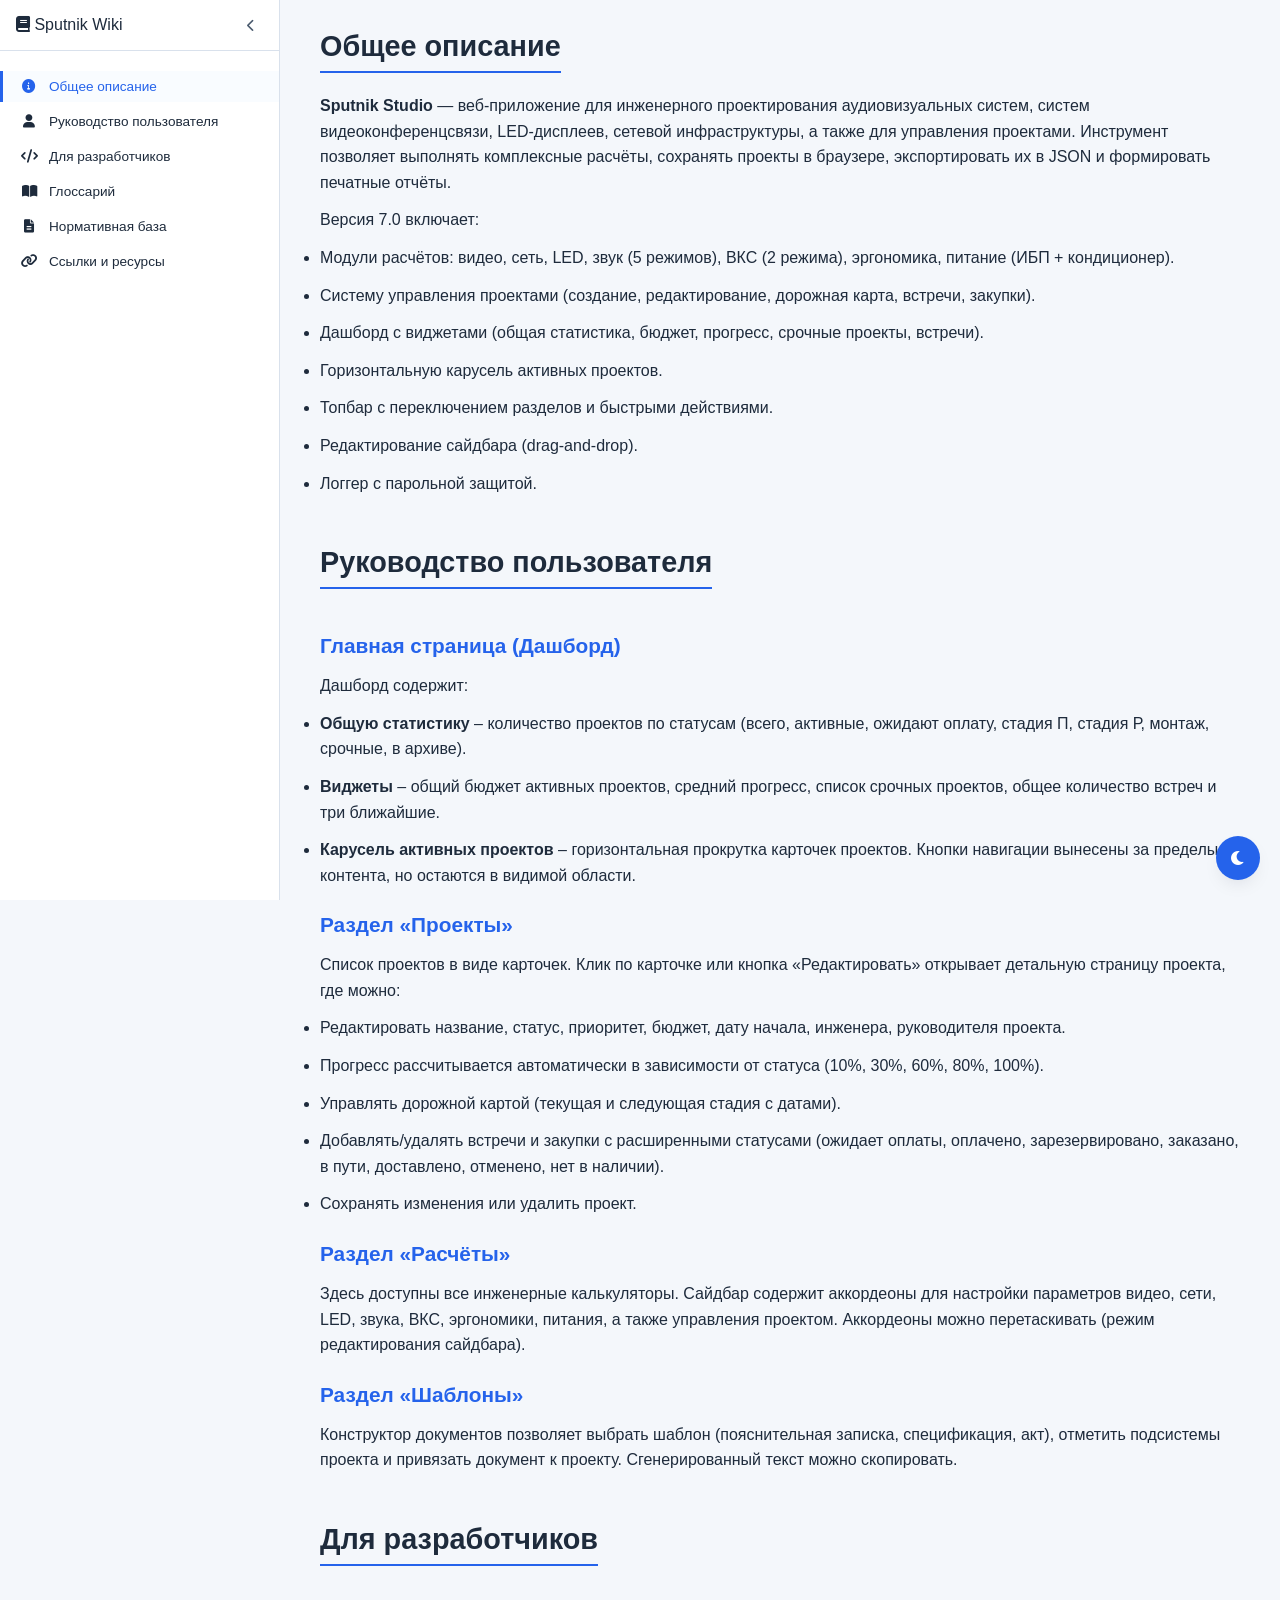
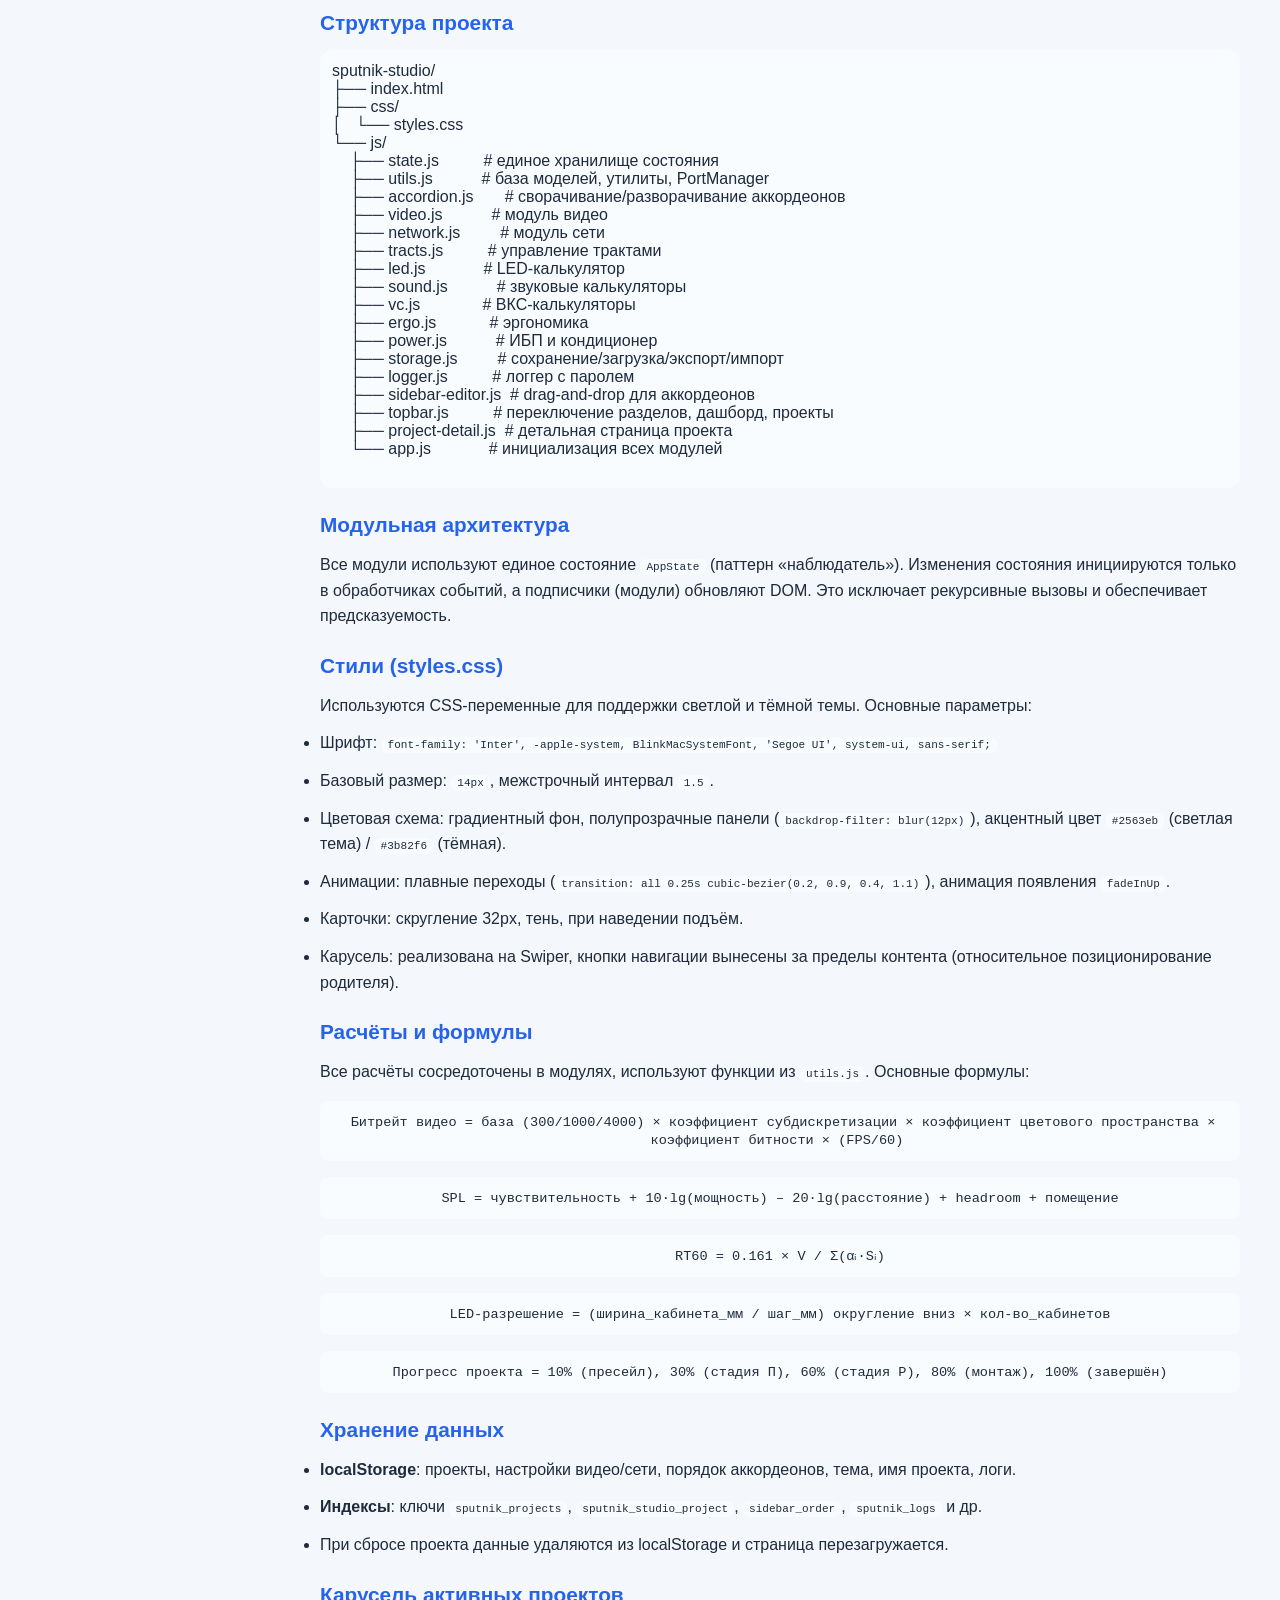
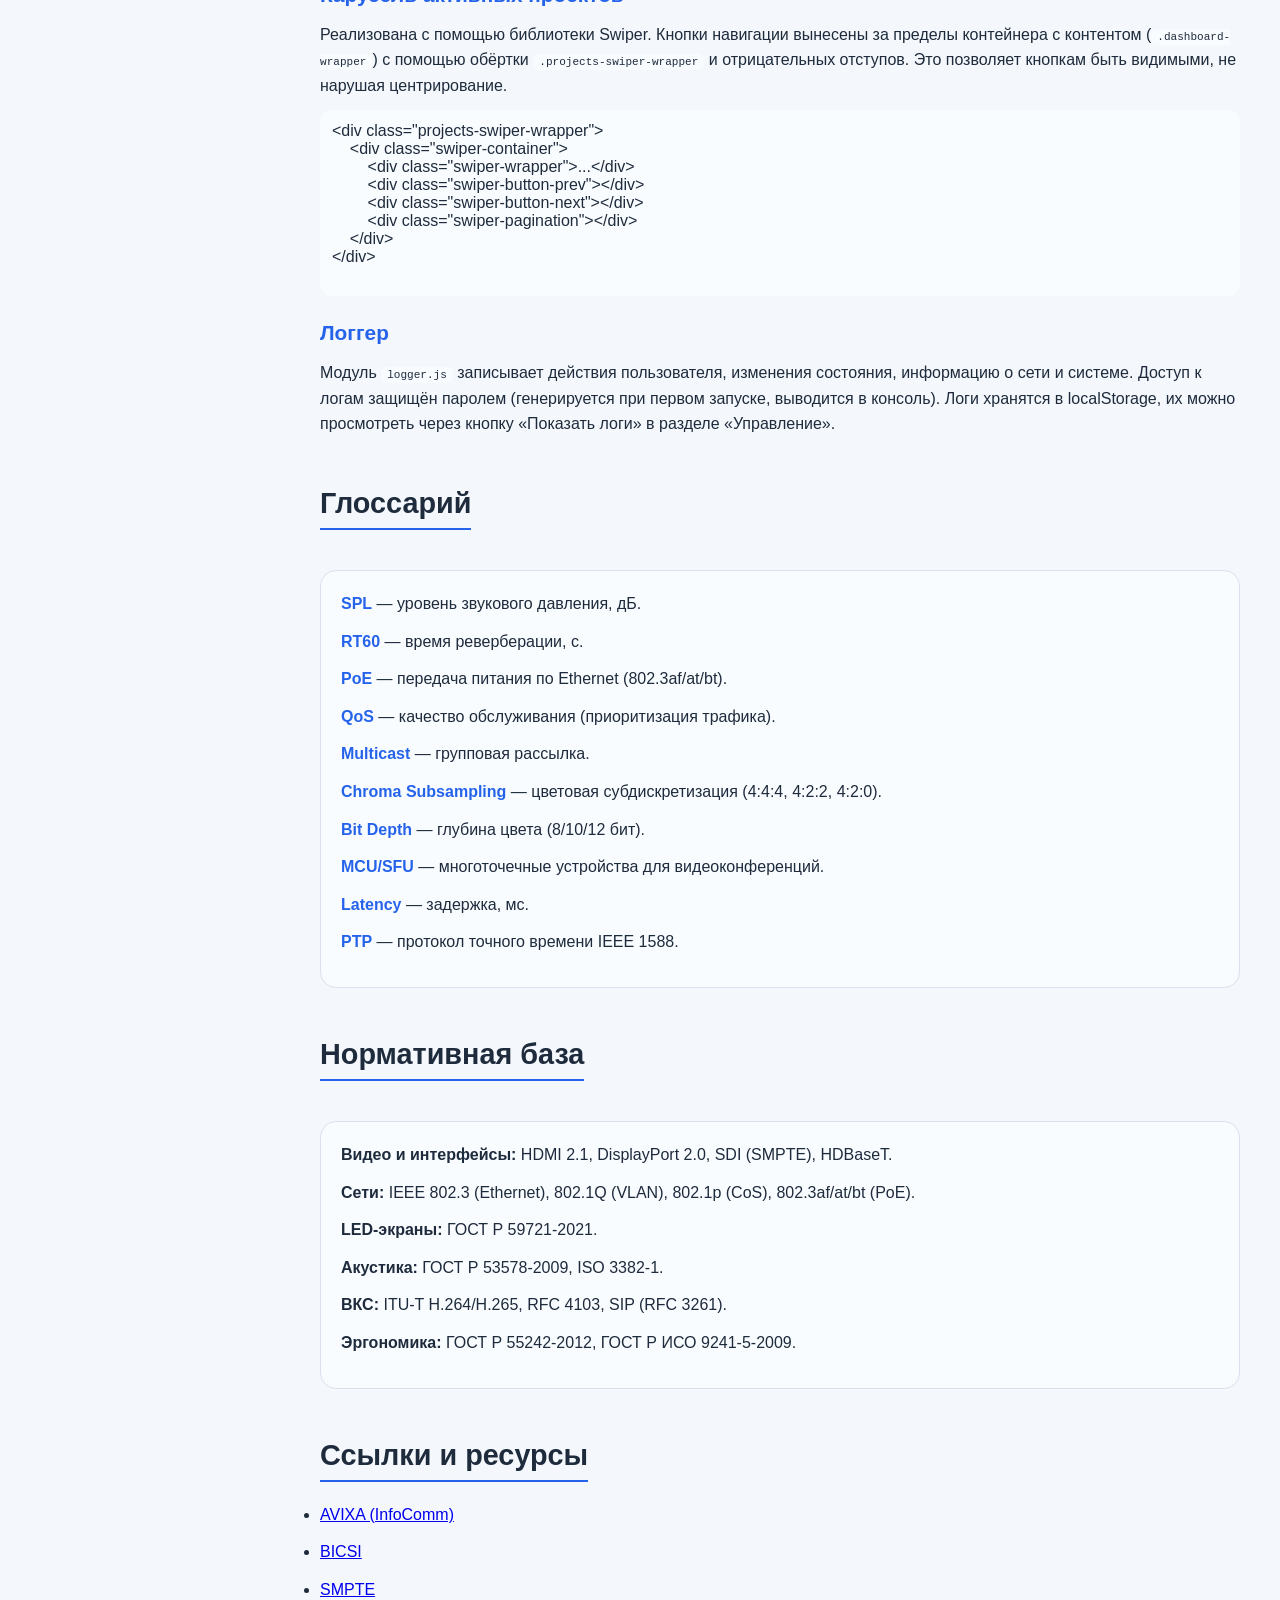
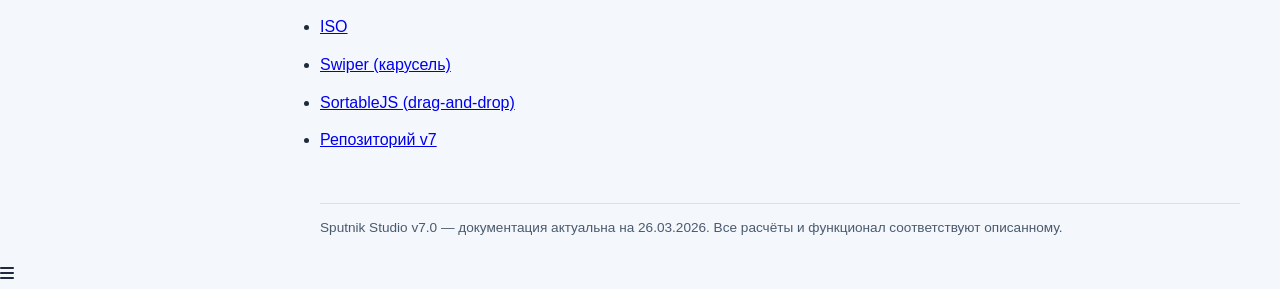
==== commit 1591a3c4: "Update wiki.html" ====
--- a/wiki.html
+++ b/wiki.html
@@ -3,7 +3,7 @@
 <head>
     <meta charset="UTF-8">
     <meta name="viewport" content="width=device-width, initial-scale=1.0, user-scalable=yes">
-    <title>Sputnik Studio v6.0.2 — Полная техническая документация</title>
+    <title>Sputnik Studio v7.0 — Документация</title>
     <link rel="stylesheet" href="https://cdnjs.cloudflare.com/ajax/libs/font-awesome/6.0.0-beta3/css/all.min.css">
     <style>
         * { margin: 0; padding: 0; box-sizing: border-box; font-family: 'Inter', 'Segoe UI', sans-serif; }
@@ -70,7 +70,6 @@
         .sidebar-header h2 {
             font-size: 1rem;
             font-weight: 500;
-            letter-spacing: 0.5px;
             white-space: nowrap;
         }
         .sidebar.collapsed .sidebar-header h2 {
@@ -211,15 +210,6 @@
             z-index: 100;
             transition: 0.2s;
         }
-        .ascii-art {
-            font-family: monospace;
-            background: var(--card-bg);
-            padding: 12px;
-            border-radius: 8px;
-            margin: 16px 0;
-            white-space: pre;
-            overflow-x: auto;
-        }
         .formula {
             background: var(--card-bg);
             padding: 12px;
@@ -228,13 +218,6 @@
             font-size: 1rem;
             text-align: center;
             margin: 16px 0;
-        }
-        .svg-container {
-            background: var(--card-bg);
-            border-radius: 16px;
-            padding: 20px;
-            margin: 20px 0;
-            text-align: center;
         }
         @media (max-width: 768px) {
             .main-content {
@@ -280,418 +263,167 @@
         </div>
         <div class="nav-menu" id="navMenu">
             <div class="nav-item" data-section="overview"><i class="fas fa-info-circle"></i><span>Общее описание</span></div>
-            <div class="nav-item" data-section="qualification"><i class="fas fa-graduation-cap"></i><span>Квалификация инженера</span></div>
-            <div class="nav-item" data-section="methodology"><i class="fas fa-chart-line"></i><span>Методология расчётов</span></div>
+            <div class="nav-item" data-section="user"><i class="fas fa-user"></i><span>Руководство пользователя</span></div>
+            <div class="nav-item" data-section="dev"><i class="fas fa-code"></i><span>Для разработчиков</span></div>
             <div class="nav-item" data-section="glossary"><i class="fas fa-book-open"></i><span>Глоссарий</span></div>
-            <div class="nav-item" data-section="interfaces"><i class="fas fa-plug"></i><span>Интерфейсы подключений</span></div>
-            <div class="nav-item" data-section="video"><i class="fas fa-video"></i><span>Видео</span></div>
-            <div class="nav-item" data-section="network"><i class="fas fa-network-wired"></i><span>Сеть</span></div>
-            <div class="nav-item" data-section="led"><i class="fas fa-border-all"></i><span>LED</span></div>
-            <div class="nav-item" data-section="sound"><i class="fas fa-headphones"></i><span>Звук</span></div>
-            <div class="nav-item" data-section="vc"><i class="fas fa-chalkboard"></i><span>ВКС</span></div>
-            <div class="nav-item" data-section="tracts"><i class="fas fa-road"></i><span>Тракты</span></div>
-            <div class="nav-item" data-section="ergo"><i class="fas fa-chalkboard-user"></i><span>Эргономика</span></div>
-            <div class="nav-item" data-section="power"><i class="fas fa-bolt"></i><span>Электропитание и охлаждение</span></div>
-            <div class="nav-item" data-section="netconfig"><i class="fas fa-cogs"></i><span>Настройка сети AV-over-IP</span></div>
-            <div class="nav-item" data-section="security"><i class="fas fa-shield-alt"></i><span>Безопасность</span></div>
-            <div class="nav-item" data-section="cases"><i class="fas fa-briefcase"></i><span>Практические кейсы</span></div>
-            <div class="nav-item" data-section="faq"><i class="fas fa-question-circle"></i><span>FAQ</span></div>
-            <div class="nav-item" data-section="versions"><i class="fas fa-history"></i><span>История версий</span></div>
             <div class="nav-item" data-section="standards"><i class="fas fa-file-alt"></i><span>Нормативная база</span></div>
             <div class="nav-item" data-section="resources"><i class="fas fa-link"></i><span>Ссылки и ресурсы</span></div>
-            <div class="nav-item" data-section="project"><i class="fas fa-save"></i><span>Управление проектом</span></div>
         </div>
     </div>
     <div class="main-content">
         <!-- Общее описание -->
         <div class="section" id="overview">
             <h2>Общее описание</h2>
-            <p><strong>Sputnik Studio</strong> — профессиональное веб-приложение для инженерного проектирования аудиовизуальных систем, систем видеоконференцсвязи, LED-дисплеев, сетевой инфраструктуры и эргономики рабочих мест. Инструмент позволяет выполнять комплексные расчёты, сохранять проекты в браузере, экспортировать их в JSON и формировать печатные отчёты.</p>
-            <p>Приложение построено на модульной архитектуре: каждый раздел (видео, сеть, LED, звук, ВКС, тракты, эргономика) содержит независимые калькуляторы, которые обмениваются данными через общее хранилище. Это позволяет создавать сквозные проекты, где параметры одного раздела автоматически влияют на смежные расчёты.</p>
-            <p>Интерфейс адаптирован для работы на настольных компьютерах, планшетах и смартфонах. Доступна тёмная тема, сворачиваемая боковая панель, плавная навигация по разделам. Все вычисления производятся на стороне клиента, данные не покидают устройство пользователя.</p>
-            <p><strong>Основные возможности:</strong></p>
+            <p><strong>Sputnik Studio</strong> — веб-приложение для инженерного проектирования аудиовизуальных систем, систем видеоконференцсвязи, LED-дисплеев, сетевой инфраструктуры, а также для управления проектами. Инструмент позволяет выполнять комплексные расчёты, сохранять проекты в браузере, экспортировать их в JSON и формировать печатные отчёты.</p>
+            <p>Версия 7.0 включает:</p>
             <ul>
-                <li>Расчёт пропускной способности видеопотоков с учётом кодека, разрешения, частоты кадров, цветовой субдискретизации и битности.</li>
-                <li>Моделирование сетевой нагрузки с поддержкой QoS, Multicast, PoE и расчётом суммарного битрейта.</li>
-                <li>Проектирование LED-экранов в трёх режимах: по кабинетам, по разрешению, сшивка экранов. Автоматический расчёт физических размеров, разрешения, площади, мощности и минимального расстояния просмотра.</li>
-                <li>Акустические расчёты: уровень звукового давления (SPL), время реверберации (RT60) по формуле Сэбина, индекс разборчивости речи (STI).</li>
-                <li>Оценка требований к видеоконференцсвязи (битрейт для P2P и MCU-конференций) с учётом популярных платформ и кодеков.</li>
-                <li>Построение сквозных трактов сигнала с учётом задержек, PoE-бюджета и энергопотребления устройств.</li>
-                <li>Эргономический анализ зон видимости экранов коллективного пользования по методике угловых размеров (α = 0.25°, 0.38°, 0.55°).</li>
-                <li>Управление проектом: автосохранение в localStorage, экспорт/импорт JSON, печать отчёта, сброс данных.</li>
+                <li>Модули расчётов: видео, сеть, LED, звук (5 режимов), ВКС (2 режима), эргономика, питание (ИБП + кондиционер).</li>
+                <li>Систему управления проектами (создание, редактирование, дорожная карта, встречи, закупки).</li>
+                <li>Дашборд с виджетами (общая статистика, бюджет, прогресс, срочные проекты, встречи).</li>
+                <li>Горизонтальную карусель активных проектов.</li>
+                <li>Топбар с переключением разделов и быстрыми действиями.</li>
+                <li>Редактирование сайдбара (drag-and-drop).</li>
+                <li>Логгер с парольной защитой.</li>
             </ul>
         </div>
 
-        <!-- Квалификация инженера -->
-        <div class="section" id="qualification">
-            <h2>Необходимая минимальная квалификация инженера</h2>
-            <p>Для эффективного использования Sputnik Studio и корректной интерпретации результатов расчётов специалист должен обладать следующими компетенциями:</p>
+        <!-- Руководство пользователя -->
+        <div class="section" id="user">
+            <h2>Руководство пользователя</h2>
+            <h3>Главная страница (Дашборд)</h3>
+            <p>Дашборд содержит:</p>
             <ul>
-                <li><strong>Видеотехника:</strong> глубокое понимание цифровых видеопотоков (разрешения, кадровая частота, цветовые пространства RGB/YCbCr, субдискретизация 4:4:4/4:2:2/4:2:0, битность 8/10/12). Знание кодеков H.264, H.265, MJPEG, SDVoE, NDI, их областей применения и влияния на задержку и битрейт. Умение рассчитывать несжатый битрейт по формуле <code>B = W×H×FPS×bitDepth×channels</code>.</li>
-                <li><strong>Сетевые технологии:</strong> знание стандартов Ethernet (10/100/1000/10G), принципов коммутации, VLAN (802.1Q), IGMP Snooping для оптимизации Multicast, QoS (DiffServ, 802.1p), PoE (802.3af/at/bt) с расчётом бюджетов, протоколов синхронизации PTP (IEEE 1588) и NTP. Опыт настройки управляемых коммутаторов для AV-over-IP.</li>
-                <li><strong>LED-дисплеи:</strong> понимание шага пикселя (pitch), типов кабинетов, расчёта физических размеров и разрешения, требований к минимальному расстоянию просмотра (<code>L_min = 1000 × pitch (мм)</code>), оценки мощности и тепловыделения, калибровки яркости и цвета.</li>
-                <li><strong>Акустика и звукоусиление:</strong> знание логарифмической шкалы (дБ), расчёта SPL (<code>SPL = Sens + 10·log(P) - 20·log(D)</code>), времени реверберации по Сэбину (<code>RT60 = 0.161·V / Σ(αᵢ·Sᵢ)</code>), индекса разборчивости STI, подбора громкоговорителей по диаграмме направленности.</li>
-                <li><strong>Видеоконференцсвязь:</strong> понимание протоколов SIP/H.323, архитектур MCU и SFU, расчёта битрейта для P2P и многоточечных конференций, учёта задержек и джиттера, настройки QoS для приоритизации RTP-трафика.</li>
-                <li><strong>Эргономика:</strong> знание угловых порогов зрения человека (угловая минута), методов расчёта оптимальной зоны видимости (ЗОВ) и коэффициента эргономики Кэ, требований к размерам шрифтов и дистанциям до экранов.</li>
-                <li><strong>Нормативная база:</strong> умение применять ГОСТ Р, SMPTE, IEEE, ISO, AVIXA, BICSI в проектной документации.</li>
-                <li><strong>Проектирование:</strong> опыт создания технических заданий, однолинейных схем, спецификаций оборудования, расчёта бюджетов (мощность, охлаждение, ИБП).</li>
+                <li><strong>Общую статистику</strong> – количество проектов по статусам (всего, активные, ожидают оплату, стадия П, стадия Р, монтаж, срочные, в архиве).</li>
+                <li><strong>Виджеты</strong> – общий бюджет активных проектов, средний прогресс, список срочных проектов, общее количество встреч и три ближайшие.</li>
+                <li><strong>Карусель активных проектов</strong> – горизонтальная прокрутка карточек проектов. Кнопки навигации вынесены за пределы контента, но остаются в видимой области.</li>
             </ul>
-        </div>
-
-        <!-- Методология расчётов (расширена) -->
-        <div class="section" id="methodology">
-            <h2>Методология расчётов</h2>
-            <p>Все расчёты в Sputnik Studio основаны на признанных инженерных формулах, аппроксимациях, полученных из практических измерений, и отраслевых стандартах. Ниже приведены ключевые методики, используемые в приложении.</p>
-            
-            <h3>Видеопотоки</h3>
+            <h3>Раздел «Проекты»</h3>
+            <p>Список проектов в виде карточек. Клик по карточке или кнопка «Редактировать» открывает детальную страницу проекта, где можно:</p>
+            <ul>
+                <li>Редактировать название, статус, приоритет, бюджет, дату начала, инженера, руководителя проекта.</li>
+                <li>Прогресс рассчитывается автоматически в зависимости от статуса (10%, 30%, 60%, 80%, 100%).</li>
+                <li>Управлять дорожной картой (текущая и следующая стадия с датами).</li>
+                <li>Добавлять/удалять встречи и закупки с расширенными статусами (ожидает оплаты, оплачено, зарезервировано, заказано, в пути, доставлено, отменено, нет в наличии).</li>
+                <li>Сохранять изменения или удалить проект.</li>
+            </ul>
+            <h3>Раздел «Расчёты»</h3>
+            <p>Здесь доступны все инженерные калькуляторы. Сайдбар содержит аккордеоны для настройки параметров видео, сети, LED, звука, ВКС, эргономики, питания, а также управления проектом. Аккордеоны можно перетаскивать (режим редактирования сайдбара).</p>
+            <h3>Раздел «Шаблоны»</h3>
+            <p>Конструктор документов позволяет выбрать шаблон (пояснительная записка, спецификация, акт), отметить подсистемы проекта и привязать документ к проекту. Сгенерированный текст можно скопировать.</p>
+        </div>
+
+        <!-- Для разработчиков -->
+        <div class="section" id="dev">
+            <h2>Для разработчиков</h2>
+            <h3>Структура проекта</h3>
+            <pre style="background: var(--card-bg); padding: 12px; border-radius: 12px;">
+sputnik-studio/
+├── index.html
+├── css/
+│   └── styles.css
+└── js/
+    ├── state.js          # единое хранилище состояния
+    ├── utils.js           # база моделей, утилиты, PortManager
+    ├── accordion.js       # сворачивание/разворачивание аккордеонов
+    ├── video.js           # модуль видео
+    ├── network.js         # модуль сети
+    ├── tracts.js          # управление трактами
+    ├── led.js             # LED-калькулятор
+    ├── sound.js           # звуковые калькуляторы
+    ├── vc.js              # ВКС-калькуляторы
+    ├── ergo.js            # эргономика
+    ├── power.js           # ИБП и кондиционер
+    ├── storage.js         # сохранение/загрузка/экспорт/импорт
+    ├── logger.js          # логгер с паролем
+    ├── sidebar-editor.js  # drag-and-drop для аккордеонов
+    ├── topbar.js          # переключение разделов, дашборд, проекты
+    ├── project-detail.js  # детальная страница проекта
+    └── app.js             # инициализация всех модулей
+            </pre>
+
+            <h3>Модульная архитектура</h3>
+            <p>Все модули используют единое состояние <code>AppState</code> (паттерн «наблюдатель»). Изменения состояния инициируются только в обработчиках событий, а подписчики (модули) обновляют DOM. Это исключает рекурсивные вызовы и обеспечивает предсказуемость.</p>
+
+            <h3>Стили (styles.css)</h3>
+            <p>Используются CSS-переменные для поддержки светлой и тёмной темы. Основные параметры:</p>
+            <ul>
+                <li>Шрифт: <code>font-family: 'Inter', -apple-system, BlinkMacSystemFont, 'Segoe UI', system-ui, sans-serif;</code></li>
+                <li>Базовый размер: <code>14px</code>, межстрочный интервал <code>1.5</code>.</li>
+                <li>Цветовая схема: градиентный фон, полупрозрачные панели (<code>backdrop-filter: blur(12px)</code>), акцентный цвет <code>#2563eb</code> (светлая тема) / <code>#3b82f6</code> (тёмная).</li>
+                <li>Анимации: плавные переходы (<code>transition: all 0.25s cubic-bezier(0.2, 0.9, 0.4, 1.1)</code>), анимация появления <code>fadeInUp</code>.</li>
+                <li>Карточки: скругление 32px, тень, при наведении подъём.</li>
+                <li>Карусель: реализована на Swiper, кнопки навигации вынесены за пределы контента (относительное позиционирование родителя).</li>
+            </ul>
+
+            <h3>Расчёты и формулы</h3>
+            <p>Все расчёты сосредоточены в модулях, используют функции из <code>utils.js</code>. Основные формулы:</p>
             <div class="formula">
-                <code>Битрейт несжатого видео (Мбит/с) = (ширина × высота × FPS × битность × кол-во каналов) / 1 000 000</code>
-            </div>
-            <p>Для сжатых видеопотоков применяются эмпирические коэффициенты, основанные на типовых профилях кодеков:</p>
+                <code>Битрейт видео = база (300/1000/4000) × коэффициент субдискретизации × коэффициент цветового пространства × коэффициент битности × (FPS/60)</code>
+            </div>
+            <div class="formula">
+                <code>SPL = чувствительность + 10·lg(мощность) – 20·lg(расстояние) + headroom + помещение</code>
+            </div>
+            <div class="formula">
+                <code>RT60 = 0.161 × V / Σ(αᵢ·Sᵢ)</code>
+            </div>
+            <div class="formula">
+                <code>LED-разрешение = (ширина_кабинета_мм / шаг_мм) округление вниз × кол-во_кабинетов</code>
+            </div>
+            <div class="formula">
+                <code>Прогресс проекта = 10% (пресейл), 30% (стадия П), 60% (стадия Р), 80% (монтаж), 100% (завершён)</code>
+            </div>
+
+            <h3>Хранение данных</h3>
             <ul>
-                <li>H.264 (High Profile): 1080p@30 — 2–4 Мбит/с, 4K@30 — 8–15 Мбит/с.</li>
-                <li>H.265 (Main Profile): на 30–50% ниже H.264 при том же качестве.</li>
-                <li>MJPEG: битрейт = (ширина × высота × FPS × 12) / 1 000 000 (приблизительно).</li>
+                <li><strong>localStorage</strong>: проекты, настройки видео/сети, порядок аккордеонов, тема, имя проекта, логи.</li>
+                <li><strong>Индексы</strong>: ключи <code>sputnik_projects</code>, <code>sputnik_studio_project</code>, <code>sidebar_order</code>, <code>sputnik_logs</code> и др.</li>
+                <li>При сбросе проекта данные удаляются из localStorage и страница перезагружается.</li>
             </ul>
-            <p>При расчётах учитываются накладные расходы протоколов (RTP, UDP, IP) — добавка 5–10% к полезной нагрузке.</p>
-            
-            <h3>LED-экраны</h3>
-            <div class="formula">
-                <code>Разрешение_гор = кол-во_каб_гор × ширина_каб_пикс</code><br>
-                <code>Физическая_ширина_м = кол-во_каб_гор × ширина_каб_мм / 1000</code><br>
-                <code>Площадь_м² = ширина_м × высота_м</code><br>
-                <code>Мощность_Вт = площадь_м² × удельная_мощность_Вт/м²</code><br>
-                <code>Минимальное_расстояние_просмотра_м = pitch_мм</code>
-            </div>
-            <p>Удельная мощность для indoor-экранов принимается 250–300 Вт/м², для outdoor — до 600–800 Вт/м² в зависимости от яркости (5000–10000 нит).</p>
-            
-            <h3>Акустика</h3>
-            <div class="formula">
-                <code>SPL (дБ) = Sens + 10·log(P) - 20·log(D) + 10·log(N) (для массива)</code><br>
-                <code>RT60 (с) = 0.161·V / Σ(αᵢ·Sᵢ)</code>
-            </div>
-            <p>Для STI используется модель Шредера, аппроксимирующая связь между RT60 и отношением сигнал/шум. При RT60 > 1.5 с разборчивость резко падает.</p>
-            
-            <h3>Эргономика</h3>
-            <div class="formula">
-                <code>h = L·tg(α) или L = h / tg(α)</code>
-            </div>
-            <p>α — угловой размер символа (градусы):<br>
-            0.25° (14–16 угловых минут) — минимальная читаемость,<br>
-            0.38° (20–22 угловых минуты) — оптимальные условия,<br>
-            0.55° (30–35 угловых минут) — критическая информация.</p>
-            <p>Для оценки зоны оптимальной видимости (ЗОВ) используется геометрический расчёт углов на каждый символ строки длиной N символов. Коэффициент эргономики Кэ = (средняя доля ЗОВ по всем наблюдателям) × 10.</p>
-        </div>
-
-        <!-- Глоссарий (расширенный) -->
+
+            <h3>Карусель активных проектов</h3>
+            <p>Реализована с помощью библиотеки Swiper. Кнопки навигации вынесены за пределы контейнера с контентом (<code>.dashboard-wrapper</code>) с помощью обёртки <code>.projects-swiper-wrapper</code> и отрицательных отступов. Это позволяет кнопкам быть видимыми, не нарушая центрирование.</p>
+            <pre style="background: var(--card-bg); padding: 12px; border-radius: 12px;">
+&lt;div class="projects-swiper-wrapper"&gt;
+    &lt;div class="swiper-container"&gt;
+        &lt;div class="swiper-wrapper"&gt;...&lt;/div&gt;
+        &lt;div class="swiper-button-prev"&gt;&lt;/div&gt;
+        &lt;div class="swiper-button-next"&gt;&lt;/div&gt;
+        &lt;div class="swiper-pagination"&gt;&lt;/div&gt;
+    &lt;/div&gt;
+&lt;/div&gt;
+            </pre>
+
+            <h3>Логгер</h3>
+            <p>Модуль <code>logger.js</code> записывает действия пользователя, изменения состояния, информацию о сети и системе. Доступ к логам защищён паролем (генерируется при первом запуске, выводится в консоль). Логи хранятся в localStorage, их можно просмотреть через кнопку «Показать логи» в разделе «Управление».</p>
+        </div>
+
+        <!-- Глоссарий -->
         <div class="section" id="glossary">
             <h2>Глоссарий</h2>
             <div class="card">
-                <p><span class="glossary-term">SPL (Sound Pressure Level)</span> — уровень звукового давления, логарифмическая мера громкости, дБ.</p>
-                <p><span class="glossary-term">RT60 (Reverberation Time)</span> — время реверберации, с.</p>
-                <p><span class="glossary-term">STI (Speech Transmission Index)</span> — индекс передачи речи (0–1), характеризует разборчивость.</p>
-                <p><span class="glossary-term">PoE (Power over Ethernet)</span> — передача питания по Ethernet: 802.3af (15.4 Вт), 802.3at (30 Вт), 802.3bt (60/90 Вт).</p>
-                <p><span class="glossary-term">QoS (Quality of Service)</span> — механизм приоритизации трафика (DSCP, CoS).</p>
-                <p><span class="glossary-term">Multicast</span> — групповая рассылка, оптимизированная IGMP Snooping.</p>
+                <p><span class="glossary-term">SPL</span> — уровень звукового давления, дБ.</p>
+                <p><span class="glossary-term">RT60</span> — время реверберации, с.</p>
+                <p><span class="glossary-term">PoE</span> — передача питания по Ethernet (802.3af/at/bt).</p>
+                <p><span class="glossary-term">QoS</span> — качество обслуживания (приоритизация трафика).</p>
+                <p><span class="glossary-term">Multicast</span> — групповая рассылка.</p>
                 <p><span class="glossary-term">Chroma Subsampling</span> — цветовая субдискретизация (4:4:4, 4:2:2, 4:2:0).</p>
-                <p><span class="glossary-term">Bit Depth</span> — глубина цвета (8/10/12 бит на канал).</p>
-                <p><span class="glossary-term">MCU (Multipoint Control Unit)</span> — устройство для многоточечных видеоконференций, микширует потоки.</p>
-                <p><span class="glossary-term">SFU (Selective Forwarding Unit)</span> — ретранслирует потоки без обработки, снижая нагрузку.</p>
-                <p><span class="glossary-term">Latency</span> — задержка прохождения сигнала (мс).</p>
-                <p><span class="glossary-term">HDBaseT</span> — технология передачи видео, аудио, Ethernet, управления и питания по витой паре до 100 м.</p>
-                <p><span class="glossary-term">PTP (Precision Time Protocol)</span> — протокол точного времени IEEE 1588 для синхронизации.</p>
-                <p><span class="glossary-term">VLAN (Virtual LAN)</span> — логическая сегментация сети (802.1Q).</p>
-                <p><span class="glossary-term">IGMP Snooping</span> — механизм коммутатора для управления Multicast-трафиком.</p>
-            </div>
-        </div>
-
-        <!-- Интерфейсы подключений (расширенная таблица) -->
-        <div class="section" id="interfaces">
-            <h2>Интерфейсы подключений</h2>
-            <p>Выбор интерфейса передачи видео и аудио определяет максимальное разрешение, частоту кадров, длину кабеля и дополнительные возможности (питание, Ethernet, управление). В таблице приведены основные стандарты, используемые в профессиональных AV-системах.</p>
-            <table>
-                <thead><tr><th>Интерфейс</th><th>Версия</th><th>Макс. разрешение</th><th>Пропускная способность</th><th>Макс. длина (пассивный кабель)</th><th>Примечания</th></tr></thead>
-                <tbody>
-                    <tr><td>HDMI</td><td>1.4</td><td>4K@30 (4:2:0)</td><td>10.2 Гбит/с</td><td>5–10 м (медь)</td><td>ARC, Ethernet, 3D</td></tr>
-                    <tr><td>HDMI</td><td>2.0</td><td>4K@60 (4:4:4)</td><td>18 Гбит/с</td><td>5–10 м</td><td>HDR, BT.2020, HDCP 2.2</td></tr>
-                    <tr><td>HDMI</td><td>2.1</td><td>8K@60, 4K@120</td><td>48 Гбит/с</td><td>3–5 м (медь), до 30 м (оптика)</td><td>VRR, ALLM, eARC, DSC</td></tr>
-                    <tr><td>DisplayPort</td><td>1.4</td><td>8K@60 (DSC)</td><td>32.4 Гбит/с</td><td>3–5 м</td><td>MST, HDR, USB-C Alt Mode</td></tr>
-                    <tr><td>DisplayPort</td><td>2.0</td><td>16K@60</td><td>80 Гбит/с</td><td>3–5 м</td><td>Поддержка USB4, Thunderbolt 4</td></tr>
-                    <tr><td>SDI</td><td>3G-SDI</td><td>1080p@60</td><td>2.97 Гбит/с</td><td>до 100 м (коаксиал)</td><td>Профессиональное видео</td></tr>
-                    <tr><td>SDI</td><td>12G-SDI</td><td>4K@60</td><td>11.88 Гбит/с</td><td>до 50 м (Belden 1694A)</td><td>Одиночный кабель для 4K</td></tr>
-                    <tr><td>HDBaseT</td><td>2.0</td><td>4K@60 (4:4:4)</td><td>18 Гбит/с</td><td>100 м (Cat6)</td><td>Питание, управление, Ethernet</td></tr>
-                    <tr><td>HDBaseT</td><td>3.0</td><td>8K@60 (DSC)</td><td>до 48 Гбит/с</td><td>100 м (Cat6a)</td><td>eARC, USB 2.0</td></tr>
-                    <tr><td>USB-C (DP Alt)</td><td>-</td><td>4K@60</td><td>до 40 Гбит/с (USB4)</td><td>0.8–2 м</td><td>Питание до 100 Вт (USB-PD)</td></tr>
-                </tbody>
-            </table>
-            <p>Для длинных линий рекомендуется использовать активные оптические кабели (AOC) или HDBaseT с удлинителями. При передаче по IP (SDVoE, NDI, Dante AV) необходима сеть 1/10 GbE с поддержкой QoS и Multicast.</p>
-        </div>
-
-        <!-- Видео (расширено) -->
-        <div class="section" id="video">
-            <h2>Видео</h2>
-            <h3>Видеокодеки</h3>
-            <p><strong>H.264 (AVC)</strong> — наиболее распространённый кодек, поддерживаемый всеми устройствами. Профили: Baseline (низкая задержка), Main, High (высокое качество). Для профессиональных систем с низкой задержкой используется Intra-профиль (все кадры — I).</p>
-            <p><strong>H.265 (HEVC)</strong> — более эффективное сжатие, требует больше вычислительных ресурсов. Оптимален для 4K/8K, HDR. Лицензирование через патентные пулы.</p>
-            <p><strong>MJPEG</strong> — покадровое сжатие, минимальная задержка, высокий битрейт. Используется в системах видеонаблюдения и там, где важен каждый кадр.</p>
-            <p><strong>SDVoE</strong> — проприетарный стандарт передачи несжатого видео по 10GbE с задержкой менее 0.1 мс. Требует специализированных коммутаторов и поддержки PTP.</p>
-            <p><strong>NDI|HX</strong> — гибридный кодек (H.264/H.265) для IP-производства, задержка ~25 мс, поддерживает метаданные и управление.</p>
-            
-            <h3>Цветовые параметры</h3>
-            <p><strong>Цветовая субдискретизация</strong> (chroma subsampling) обозначается J:a:b:</p>
-            <ul>
-                <li>4:4:4 — полное цветовое разрешение, необходимо для графики, текста, компьютерных интерфейсов.</li>
-                <li>4:2:2 — цветовая информация дублируется по горизонтали, используется в профессиональном видео.</li>
-                <li>4:2:0 — дублирование по горизонтали и вертикали, стандарт для вещания, стриминга.</li>
-            </ul>
-            <p><strong>Цветовое пространство:</strong> RGB (дисплеи, графика), YCbCr (видео), BT.2020 (UHD/HDR), DCI-P3 (кино).</p>
-            <p><strong>Глубина цвета (битность):</strong> 8 бит (256 градаций), 10 бит (1024), 12 бит (4096). Большая битность необходима для HDR, предотвращает бэндинг (полосатость) на градиентах.</p>
-            <p>Влияние на битрейт: увеличение битности на 2 бита повышает битрейт несжатого видео примерно на 20%. Для сжатых потоков рост менее значителен из-за адаптивного квантования.</p>
-        </div>
-
-        <!-- Сеть (расширено) -->
-        <div class="section" id="network">
-            <h2>Сеть</h2>
-            <p>При проектировании сетевой инфраструктуры для AV-систем необходимо учитывать следующие аспекты:</p>
-            <ul>
-                <li><strong>Среда передачи:</strong> Cat5e (1 Гбит/с, 100 м), Cat6/6a (10 Гбит/с, 55/100 м), оптоволокно (многомодовое OM3/OM4 до 300 м, одномодовое до 10 км).</li>
-                <li><strong>Управляемые коммутаторы:</strong> обязательны для VLAN, IGMP Snooping, QoS, PoE-бюджетирования, мониторинга.</li>
-                <li><strong>Multicast:</strong> снижает нагрузку при передаче одного потока многим получателям. Требует IGMP Snooping на коммутаторах и корректной настройки PIM (для маршрутизации).</li>
-                <li><strong>QoS:</strong> приоритизация трафика по меткам DSCP (EF для видео, AF41 для аудио) или CoS (802.1p). Рекомендуется выделять отдельные очереди с минимальными задержками.</li>
-                <li><strong>PoE (Power over Ethernet):</strong> расчёт бюджета коммутатора (суммарная мощность всех подключённых устройств не должна превышать PoE-бюджет). Стандарты: 802.3af (15.4 Вт на порт), 802.3at (30 Вт), 802.3bt (60/90 Вт).</li>
-                <li><strong>Синхронизация:</strong> для AV-over-IP (Dante, SDVoE, AES67) требуется PTP (IEEE 1588), для систем управления — NTP.</li>
-                <li><strong>Резервирование:</strong> критичные системы строятся с использованием протоколов STP/RSTP/MSTP, агрегации каналов (LACP), дублированных коммутаторов и устройств с резервированием питания.</li>
-            </ul>
-            <p>В приложении рассчитывается коэффициент загрузки сети как отношение суммарного битрейта всех видеопотоков (с учётом Multicast) к пропускной способности выбранного коммутатора. Рекомендуемый запас — не менее 20%.</p>
-        </div>
-
-        <!-- LED (расширено) -->
-        <div class="section" id="led">
-            <h2>LED-экраны</h2>
-            <p>Светодиодные экраны — ключевой элемент систем визуализации. Sputnik Studio поддерживает три режима расчёта.</p>
-            <h3>Режим 1: По кабинетам</h3>
-            <p>Пользователь выбирает шаг пикселя (pitch) в мм, типоразмер кабинета (ширина×высота) из списка или задаёт свой, затем количество кабинетов по горизонтали и вертикали. Результаты:</p>
-            <ul>
-                <li>Физические размеры экрана (ширина, высота) в метрах.</li>
-                <li>Разрешение в пикселях (ширина×высота).</li>
-                <li>Площадь экрана (м²).</li>
-                <li>Ориентировочная потребляемая мощность (Вт).</li>
-                <li>Минимальное расстояние просмотра (м) = pitch (мм).</li>
-            </ul>
-            <h3>Режим 2: По разрешению</h3>
-            <p>Задаётся целевое разрешение (Full HD, 4K, 8K или пользовательское). Система подбирает ближайшее целое количество кабинетов, округляя вверх, чтобы обеспечить не меньшее разрешение. Выводится реальное разрешение, физические размеры, количество кабинетов, площадь и мощность.</p>
-            <h3>Режим 3: Сшивка экранов</h3>
-            <p>Позволяет объединить несколько одинаковых LED-экранов в один логический (видеостена). Учитывается количество экранов по горизонтали и вертикали, зазор между кабинетами (обычно 0.5–1 мм). Результат — суммарные размеры, разрешение, площадь.</p>
-            <p><strong>Дополнительные параметры:</strong> яркость (ниты) влияет на мощность и тепловыделение. Для indoor обычно 800–1500 нит, для outdoor — 5000–10000 нит. Для HDR-контента требуется яркость не менее 1000 нит и 10-битная глубина цвета.</p>
-        </div>
-
-        <!-- Звук (расширено) -->
-        <div class="section" id="sound">
-            <h2>Звук</h2>
-            <p>Акустический раздел позволяет оценить параметры звукоусиления и акустики помещений.</p>
-            <h3>Уровень звукового давления (SPL)</h3>
-            <div class="formula">
-                <code>SPL (дБ) = Sens + 10·log(P) - 20·log(D) + 10·log(N)</code>
-            </div>
-            <p>где Sens — чувствительность громкоговорителя (дБ/1Вт/1м), P — подводимая мощность (Вт), D — расстояние (м), N — количество громкоговорителей в массиве.</p>
-            <h3>Время реверберации (RT60)</h3>
-            <div class="formula">
-                <code>RT60 = 0.161·V / Σ(αᵢ·Sᵢ)</code>
-            </div>
-            <p>V — объём помещения (м³), αᵢ — коэффициент звукопоглощения материала i-й поверхности, Sᵢ — площадь (м²). Для конференц-залов оптимальное RT60 = 0.4–0.8 с, для зрительных залов — 1.0–1.5 с.</p>
-            <h3>Индекс разборчивости речи (STI)</h3>
-            <p>STI вычисляется по аппроксимации, учитывающей RT60 и отношение сигнал/шум (SNR). STI ≥ 0.6 считается хорошей разборчивостью, ≥ 0.75 — отличной. При RT60 > 1.5 с разборчивость падает ниже допустимых значений.</p>
-            <p>Нормативные документы: ГОСТ Р 53578-2009, СП 134.13330.2012, ISO 3382-1.</p>
-        </div>
-
-        <!-- ВКС (расширено) -->
-        <div class="section" id="vc">
-            <h2>ВКС (видеоконференции)</h2>
-            <p>Расчёт битрейта для видеоконференций выполняется для двух сценариев: P2P (point-to-point) и многоточечная конференция через MCU или SFU.</p>
-            <h3>P2P-конференция</h3>
-            <p>Каждый участник отправляет один поток (например, 1080p@30) и принимает один поток (также 1080p@30). Суммарный битрейт на стороне клиента = битрейт отправки + битрейт приёма.</p>
-            <h3>Многоточечная конференция (MCU/SFU)</h3>
-            <p>При использовании MCU в режиме коммутации (switch) каждый участник отправляет один поток, но принимает N-1 потоков (по одному от каждого другого участника). Суммарный битрейт приёма = (N-1) × битрейт потока.</p>
-            <p>При использовании SFU (Selective Forwarding Unit) клиент также получает все отдельные потоки, нагрузка аналогична. В режиме микширования MCU отправляет один смикшированный поток, нагрузка снижается.</p>
-            <p>В приложении используются аппроксимированные значения битрейта для популярных платформ:</p>
-            <ul>
-                <li>TrueConf (H.264): 1080p@30 — 2.5 Мбит/с, 720p@30 — 1.5 Мбит/с.</li>
-                <li>Vinteo IVA (H.265): 1080p@30 — 1.5 Мбит/с, 4K — 5 Мбит/с.</li>
-                <li>Cisco Webex: 1080p@30 — 2.0 Мбит/с.</li>
-                <li>Poly: 1080p@30 — 2.0 Мбит/с.</li>
-                <li>Yealink: 1080p@30 — 1.8 Мбит/с.</li>
-            </ul>
-            <p>Рекомендуется закладывать запас 20–30% на сетевые накладные расходы и флуктуации.</p>
-        </div>
-
-        <!-- Тракты (расширено) -->
-        <div class="section" id="tracts">
-            <h2>Тракты</h2>
-            <p>Сквозной тракт (сигнальная цепь) — последовательность устройств от источника до приёмника. Позволяет оценить суммарную задержку, энергопотребление, PoE-бюджет и количество задействованных портов.</p>
-            <ul>
-                <li><strong>Устройства:</strong> источники (ПК, плееры), передатчики (HDMI->HDBaseT), коммутаторы, матрицы, LED-процессоры, экраны.</li>
-                <li><strong>Параметры:</strong> задержка (мс) каждого устройства, потребляемая мощность, поддержка PoE (вход/выход), количество портов Ethernet.</li>
-                <li><strong>Расчёт:</strong> суммарная задержка (мс и в кадрах при 60 fps), общая мощность, бюджет PoE (если есть PoE-коммутатор).</li>
-            </ul>
-            <p>Тракт позволяет выявить узкие места: превышение допустимой задержки (для интерактивных систем >50 мс нежелательно), перегрузку PoE-коммутатора, недостаток портов. В приложении реализован конструктор тракта с возможностью добавления/удаления устройств и мгновенным пересчётом.</p>
-        </div>
-
-        <!-- Эргономика (расширено) -->
-        <div class="section" id="ergo">
-            <h2>Эргономика ЭКП</h2>
-            <p>Для экранов коллективного пользования (ситуационные центры, диспетчерские) критически важно обеспечить комфортное восприятие информации всеми участниками. В приложении реализованы два калькулятора, основанные на методике угловых размеров.</p>
-            <h3>Калькулятор расстояния/высоты символа</h3>
-            <p>Формула: <code>h = L·tg(α)</code> или <code>L = h / tg(α)</code>, где α — угловой размер символа (градусы).</p>
-            <ul>
-                <li>Минимальная читаемость: α = 0.25° (14–16 угловых минут)</li>
-                <li>Оптимальные условия: α = 0.38° (20–22 угловых минут)</li>
-                <li>Критическая информация: α = 0.55° (30–35 угловых минут)</li>
-            </ul>
-            <p>Пользователь может выбрать режим расчёта: точный (tg α) или приближённый (коэффициенты 0.004, 0.007, 0.009), как указано в исходной статье.</p>
-            <h3>Зона оптимальной видимости (ЗОВ)</h3>
-            <p>Позволяет задать координаты наблюдателей (глаз) в пространстве и рассчитать, какая часть строки символов (например, строка из 240 символов, занимающая всю ширину экрана) попадает в зону, где угловой размер символа превышает заданный порог. Результат — доля зоны оптимальной видимости для каждого наблюдателя и интегральный коэффициент эргономики Кэ (средняя доля × 10).</p>
-            <p>В расчёте учитываются размеры экрана (ширина, высота, кривизна), высота подвеса, положение строки по высоте. Это позволяет оценить проектные решения и при необходимости скорректировать расположение рабочих мест или размер экрана.</p>
-        </div>
-
-        <!-- Электропитание и охлаждение -->
-        <div class="section" id="power">
-            <h2>Электропитание и охлаждение</h2>
-            <p>Суммарное энергопотребление оборудования влияет на выбор ИБП, сечение кабелей, количество и мощность распределительных щитов, а также на систему охлаждения.</p>
-            <h3>Расчёт мощности</h3>
-            <p>Общая активная мощность (Вт) суммируется по всем устройствам. Для ИБП необходимо учитывать коэффициент мощности (обычно 0.7–0.9) и выбирать полную мощность (ВА). Рекомендуемый запас — 20–30% от расчётной.</p>
-            <div class="formula">
-                <code>S (ВА) = (P_активная × 1.2) / cos φ</code>
-            </div>
-            <h3>Тепловыделение</h3>
-            <p>Тепловыделение (ккал/ч или кВт) примерно равно потребляемой мощности (Вт) с учётом КПД оборудования. Для LED-экранов тепловыделение составляет 30–40% от потребляемой мощности. Расчёт тепловой нагрузки необходим для подбора системы кондиционирования.</p>
-            <div class="formula">
-                <code>Q (ккал/ч) = P (Вт) × 0.86 × (1 - КПД)</code>
-            </div>
-            <h3>Рекомендации по питанию</h3>
-            <ul>
-                <li>Для стоек с AV-оборудованием использовать отдельные линии питания, защищённые УЗО и автоматами.</li>
-                <li>Предусматривать возможность подключения к ИБП с автоматическим переключением (on-line).</li>
-                <li>Для LED-экранов большой площади использовать 3-фазное питание с равномерным распределением нагрузки.</li>
-                <li>Соблюдать требования ПУЭ по сечению кабелей в зависимости от тока и длины линии.</li>
-            </ul>
-        </div>
-
-        <!-- Настройка сети AV-over-IP -->
-        <div class="section" id="netconfig">
-            <h2>Настройка сетевого оборудования для AV-over-IP</h2>
-            <p>Для корректной работы систем AV-over-IP (SDVoE, NDI, Dante AV) необходима правильная конфигурация коммутаторов. Ниже приведены примеры настроек для управляемых коммутаторов (на примере Cisco IOS).</p>
-            <div class="ascii-art">
-                ! Создание VLAN для AV-трафика
-                vlan 100
-                 name AV-Media
-
-                ! Настройка порта для подключения источника/приёмника
-                interface GigabitEthernet1/0/1
-                 switchport access vlan 100
-                 switchport mode access
-                 power inline static max 30000   ! PoE+
-                 mls qos trust dscp
-                 no shutdown
-
-                ! Глобальное включение IGMP Snooping
-                ip igmp snooping vlan 100
-                ip igmp snooping querier vlan 100   ! для сетей без маршрутизатора
-
-                ! QoS: классификация и маркировка (пример)
-                class-map match-any AV-VIDEO
-                 match ip dscp ef
-                policy-map AV-POLICY
-                 class AV-VIDEO
-                  priority percent 50
-                !
-                interface GigabitEthernet1/0/1
-                 service-policy input AV-POLICY
-                 service-policy output AV-POLICY
-            </div>
-            <p>Для других производителей (Arista, Extreme, HPE) синтаксис может отличаться, но принципы остаются теми же: выделение VLAN, включение IGMP Snooping, настройка QoS (DSCP EF для видео, AF41 для аудио), ограничение вещательного шторма (broadcast storm control).</p>
-        </div>
-
-        <!-- Безопасность AV-систем -->
-        <div class="section" id="security">
-            <h2>Безопасность AV-систем</h2>
-            <p>Современные AV-системы являются частью IT-инфраструктуры и должны защищаться от несанкционированного доступа, сетевых атак и физического вмешательства.</p>
-            <ul>
-                <li><strong>Сетевая сегментация:</strong> выделение AV-трафика в отдельные VLAN с запретом меж-VLAN-маршрутизации (если не требуется).</li>
-                <li><strong>802.1X (Network Access Control):</strong> аутентификация устройств перед предоставлением доступа к сети.</li>
-                <li><strong>Шифрование потоков:</strong> для критичных данных (ВКС, управление) использовать SRTP (Secure RTP) или IPsec.</li>
-                <li><strong>Управление доступом:</strong> на коммутаторах и матрицах использовать ACL (Access Control Lists) для ограничения управления только доверенными IP-адресами.</li>
-                <li><strong>Парольная политика:</strong> смена заводских паролей, использование сложных паролей, централизованная аутентификация (RADIUS, TACACS+).</li>
-                <li><strong>Физическая безопасность:</strong> стойки с замками, контроль доступа в серверные, защита от несанкционированного отключения кабелей.</li>
-                <li><strong>Регулярное обновление ПО:</strong> установка обновлений прошивок для устранения уязвимостей.</li>
-            </ul>
-        </div>
-
-        <!-- Практические кейсы (расширенные) -->
-        <div class="section" id="cases">
-            <h2>Практические кейсы</h2>
-            <div class="card">
-                <h3>Кейс 1. Ситуационный центр губернатора</h3>
-                <p><strong>Задача:</strong> спроектировать видеостену 4K и разместить 12 рабочих мест с оптимальной видимостью.</p>
-                <p><strong>Решение:</strong> использован LED-калькулятор: шаг пикселя 1.5 мм, кабинеты 600×337.5 мм, 8 кабинетов по горизонтали и 3 по вертикали. Получено разрешение 7680×3240, физический размер 4.8×1.0125 м, площадь 4.86 м², мощность ~1.5 кВт. Эргономика: рассчитаны зоны видимости для 12 наблюдателей с учётом их расположения. Коэффициент эргономики Кэ = 8.9 (хорошо). Рекомендована установка экрана на высоте 1.2 м от пола, первые ряды на расстоянии 3.5 м, последние — 7 м.</p>
-                <h3>Кейс 2. Конференц-зал на 50 мест</h3>
-                <p><strong>Задача:</strong> обеспечить качественное звукоусиление и разборчивость речи.</p>
-                <p><strong>Решение:</strong> объём зала 450 м³, расчёт RT60 по Сэбину — исходное значение 1.5 с. За счёт установки акустических панелей (α=0.7) снижено до 0.7 с. Подобраны потолочные громкоговорители с чувствительностью 92 дБ/1Вт/1м, мощностью 30 Вт. SPL на расстоянии 8 м составил 92 + 10·log(30) - 20·log(8) ≈ 92 + 14.8 - 18.1 = 88.7 дБ, что достаточно для речевых программ. STI повысился с 0.52 до 0.71.</p>
-                <h3>Кейс 3. LED-фасад здания</h3>
-                <p><strong>Задача:</strong> установка уличного LED-экрана площадью 120 м², шаг пикселя 16 мм, яркость 8000 нит.</p>
-                <p><strong>Решение:</strong> выбраны кабинеты 960×960 мм (16×16 пикселей). Количество кабинетов: 12 по горизонтали, 10 по вертикали. Разрешение 192×160 пикселей? (неверно — исправлено: 12×16=192, 10×16=160, но это слишком низкое разрешение для рекламы). Правильно: для шага 16 мм и площади 120 м² размеры примерно 12×10 м, разрешение 750×625 пикселей. Мощность при 600 Вт/м² = 72 кВт. Подобран ИБП на 90 кВА с временем автономии 15 минут. Система охлаждения: тепловыделение 30% от мощности = 21.6 кВт, установлен сплит-система производительностью 24 кВт.</p>
-            </div>
-        </div>
-
-        <!-- FAQ (расширенный) -->
-        <div class="section" id="faq">
-            <h2>Часто задаваемые вопросы</h2>
-            <div class="card">
-                <p><strong>Вопрос 1:</strong> Почему в калькуляторе видеотракта битрейт отличается от теоретического несжатого?</p>
-                <p><strong>Ответ:</strong> В приложении используются эмпирические значения для сжатых потоков с учётом типовых профилей кодеков и накладных расходов протоколов. Для получения несжатого битрейта можно воспользоваться формулой в разделе «Методология».</p>
-                <p><strong>Вопрос 2:</strong> Можно ли использовать калькулятор для расчёта наружных LED-экранов?</p>
-                <p><strong>Ответ:</strong> Да. В режиме «По кабинетам» можно задать шаг пикселя и размеры кабинета, а также вручную ввести удельную мощность (для outdoor обычно 600–800 Вт/м²).</p>
-                <p><strong>Вопрос 3:</strong> Как интерпретировать коэффициент эргономики Кэ?</p>
-                <p><strong>Ответ:</strong> Кэ = (средняя доля зоны оптимальной видимости по всем наблюдателям) × 10. Значение 10 означает, что для всех участников 100% площади экрана попадает в зону с угловым размером символа не ниже критического. На практике Кэ > 7 считается хорошим, < 5 требует корректировки планировки.</p>
-                <p><strong>Вопрос 4:</strong> Сохраняются ли данные при закрытии браузера?</p>
-                <p><strong>Ответ:</strong> Да, все изменения автоматически сохраняются в localStorage. При очистке истории браузера данные могут быть удалены. Для надёжности используйте экспорт JSON.</p>
-                <p><strong>Вопрос 5:</strong> Поддерживается ли работа в офлайн-режиме?</p>
-                <p><strong>Ответ:</strong> Приложение работает полностью на стороне клиента, после загрузки страницы интернет-соединение не требуется (кроме загрузки шрифтов и иконок Font Awesome).</p>
-                <p><strong>Вопрос 6:</strong> Можно ли добавить собственные типы кабинетов LED?</p>
-                <p><strong>Ответ:</strong> Да, в режиме «По кабинетам» есть опция «Свой» для ввода пользовательских размеров и разрешения.</p>
-                <p><strong>Вопрос 7:</strong> Как учесть акустические характеристики материалов помещения?</p>
-                <p><strong>Ответ:</strong> В калькуляторе RT60 можно задать площади и коэффициенты поглощения для каждой поверхности (пол, стены, потолок, окна).</p>
-            </div>
-        </div>
-
-        <!-- История версий -->
-        <div class="section" id="versions">
-            <h2>История версий</h2>
-            <ul>
-                <li><strong>v6.0.2 (22.03.2026)</strong> — полностью переработана документация: добавлены разделы методологии, питания, настройки сети, безопасности, кейсы, FAQ, история версий, ссылки. Увеличен объём текста в каждом разделе, добавлены формулы, примеры, таблицы.</li>
-                <li><strong>v6.0.0 (15.03.2026)</strong> — первая публичная версия с основными калькуляторами: видео, сеть, LED, звук, ВКС, тракты, эргономика, управление проектом.</li>
-                <li><strong>v5.0 (2025)</strong> — предварительные версии с базовыми функциями.</li>
-                <li><strong>Планируется:</strong> интеграция с BIM (экспорт IFC), расчёт тепловыделения с подбором кондиционеров, поддержка многопользовательских проектов (Firebase), экспорт в PDF с графиками.</li>
-            </ul>
-        </div>
-
-        <!-- Нормативная база (расширенная) -->
+                <p><span class="glossary-term">Bit Depth</span> — глубина цвета (8/10/12 бит).</p>
+                <p><span class="glossary-term">MCU/SFU</span> — многоточечные устройства для видеоконференций.</p>
+                <p><span class="glossary-term">Latency</span> — задержка, мс.</p>
+                <p><span class="glossary-term">PTP</span> — протокол точного времени IEEE 1588.</p>
+            </div>
+        </div>
+
+        <!-- Нормативная база -->
         <div class="section" id="standards">
             <h2>Нормативная база</h2>
             <div class="card">
-                <h3>Видео и интерфейсы</h3>
-                <ul><li>ГОСТ Р 54967-2012 «Интерфейсы цифровые для аудиовизуальной техники»</li><li>SMPTE ST 2082-1:2015 «12 Gb/s Signal/Data Serial Interface»</li><li>SMPTE ST 2110 «Professional Media Over Managed IP Networks»</li><li>ITU-R BT.2020 «Parameter values for ultra-high definition television systems»</li><li>HDMI Specification 2.1, DisplayPort 2.0</li></ul>
-                <h3>Сети</h3>
-                <ul><li>IEEE 802.3 (Ethernet), 802.1Q (VLAN), 802.1p (CoS), 802.3af/at/bt (PoE)</li><li>IEEE 1588 (PTP)</li><li>ГОСТ Р 56552-2015 «Сети связи. Требования к качеству обслуживания»</li></ul>
-                <h3>LED-экраны</h3>
-                <ul><li>ГОСТ Р 59721-2021 «Экраны светодиодные. Общие технические условия»</li><li>IEC 62341-1-2:2019 «Organic light emitting diode (OLED) displays — Terminology»</li></ul>
-                <h3>Акустика</h3>
-                <ul><li>ГОСТ Р 53578-2009 «Акустика. Звукоизоляция и звукопоглощение»</li><li>СП 134.13330.2012 «Системы электросвязи зданий и сооружений»</li><li>ISO 3382-1:2009 «Acoustics — Measurement of room acoustic parameters»</li></ul>
-                <h3>ВКС</h3>
-                <ul><li>ITU-T H.264 / H.265, RFC 4103, SIP (RFC 3261)</li></ul>
-                <h3>Эргономика</h3>
-                <ul><li>ГОСТ Р 55242-2012 «Эргономика. Термины и определения»</li><li>ГОСТ Р ИСО 9241-5-2009 «Эргономические требования к работе с офисными терминалами»</li></ul>
-                <h3>Проектирование AV-систем</h3>
-                <ul><li>AVIXA (InfoComm) Recommended Practices</li><li>BICSI Audiovisual Systems Design Reference Manual</li></ul>
+                <p><strong>Видео и интерфейсы:</strong> HDMI 2.1, DisplayPort 2.0, SDI (SMPTE), HDBaseT.</p>
+                <p><strong>Сети:</strong> IEEE 802.3 (Ethernet), 802.1Q (VLAN), 802.1p (CoS), 802.3af/at/bt (PoE).</p>
+                <p><strong>LED-экраны:</strong> ГОСТ Р 59721-2021.</p>
+                <p><strong>Акустика:</strong> ГОСТ Р 53578-2009, ISO 3382-1.</p>
+                <p><strong>ВКС:</strong> ITU-T H.264/H.265, RFC 4103, SIP (RFC 3261).</p>
+                <p><strong>Эргономика:</strong> ГОСТ Р 55242-2012, ГОСТ Р ИСО 9241-5-2009.</p>
             </div>
         </div>
 
@@ -699,34 +431,18 @@
         <div class="section" id="resources">
             <h2>Ссылки и ресурсы</h2>
             <ul>
-                <li><a href="https://www.avixa.org/" target="_blank">AVIXA (InfoComm)</a> — стандарты, сертификация, публикации по AV-системам.</li>
-                <li><a href="https://www.bicsi.org/" target="_blank">BICSI</a> — руководства по проектированию инфраструктуры.</li>
-                <li><a href="https://www.smpte.org/" target="_blank">SMPTE</a> — стандарты для профессионального видео.</li>
-                <li><a href="https://www.ieee.org/" target="_blank">IEEE</a> — сетевые стандарты.</li>
-                <li><a href="https://www.iso.org/" target="_blank">ISO</a> — международные стандарты.</li>
-                <li><a href="https://www.itu.int/" target="_blank">ITU</a> — рекомендации по телевидению и связи.</li>
-                <li><a href="https://docs.nginx.com/" target="_blank">Документация по настройке сетевых устройств</a></li>
-                <li><a href="https://rawcam.github.io/sputnik-studio/" target="_blank">Sputnik Studio (актуальная версия)</a></li>
+                <li><a href="https://www.avixa.org/" target="_blank">AVIXA (InfoComm)</a></li>
+                <li><a href="https://www.bicsi.org/" target="_blank">BICSI</a></li>
+                <li><a href="https://www.smpte.org/" target="_blank">SMPTE</a></li>
+                <li><a href="https://www.iso.org/" target="_blank">ISO</a></li>
+                <li><a href="https://swiperjs.com/" target="_blank">Swiper (карусель)</a></li>
+                <li><a href="https://github.com/SortableJS/Sortable" target="_blank">SortableJS (drag-and-drop)</a></li>
+                <li><a href="https://github.com/rawcam/sputnikstudio-v7" target="_blank">Репозиторий v7</a></li>
             </ul>
         </div>
 
-        <!-- Управление проектом -->
-        <div class="section" id="project">
-            <h2>Управление проектом</h2>
-            <p>Все данные, введённые пользователем, автоматически сохраняются в localStorage браузера. Для надёжности и переносимости предусмотрены следующие функции:</p>
-            <ul>
-                <li><strong>Сохранить в браузере</strong> — запись текущего состояния проекта в localStorage (выполняется автоматически при изменении параметров, также доступна ручная кнопка).</li>
-                <li><strong>Экспорт JSON</strong> — выгрузка проекта в файл .json. Формат включает все разделы: видеотракты, LED-экраны, акустические настройки, тракты и пр.</li>
-                <li><strong>Импорт JSON</strong> — загрузка ранее сохранённого проекта. При этом данные перезаписываются, интерфейс обновляется.</li>
-                <li><strong>Печать отчёта</strong> — открывает новое окно с форматированным отчётом, содержащим все расчётные параметры и итоговые значения. Отчёт оптимизирован для печати (стили без интерактивных элементов).</li>
-                <li><strong>Сброс проекта</strong> — удаление всех данных из localStorage и возврат к настройкам по умолчанию (требуется подтверждение).</li>
-            </ul>
-            <p>Важно: данные не синхронизируются между устройствами. Для переноса проекта используйте экспорт/импорт JSON. Рекомендуется периодически делать резервные копии.</p>
-        </div>
-
         <div class="footnote">
-            Sputnik Studio v6.0.2 — открытое ПО, распространяется под лицензией MIT.<br>
-            Документация обновлена 22 марта 2026 г. Все расчёты соответствуют актуальным стандартам и методикам, указанным в разделах нормативной базы.
+            Sputnik Studio v7.0 — документация актуальна на 26.03.2026. Все расчёты и функционал соответствуют описанному.
         </div>
     </div>
 </div>
@@ -734,7 +450,7 @@
 <div class="mobile-menu-toggle" id="mobileMenuToggle"><i class="fas fa-bars"></i></div>
 
 <script>
-    // Навигация, сворачивание сайдбара, тёмная тема, мобильное меню (без изменений)
+    // Навигация, сворачивание сайдбара, тёмная тема, мобильное меню
     const navItems = document.querySelectorAll('.nav-item');
     const sections = document.querySelectorAll('.section');
     function setActiveNav() {
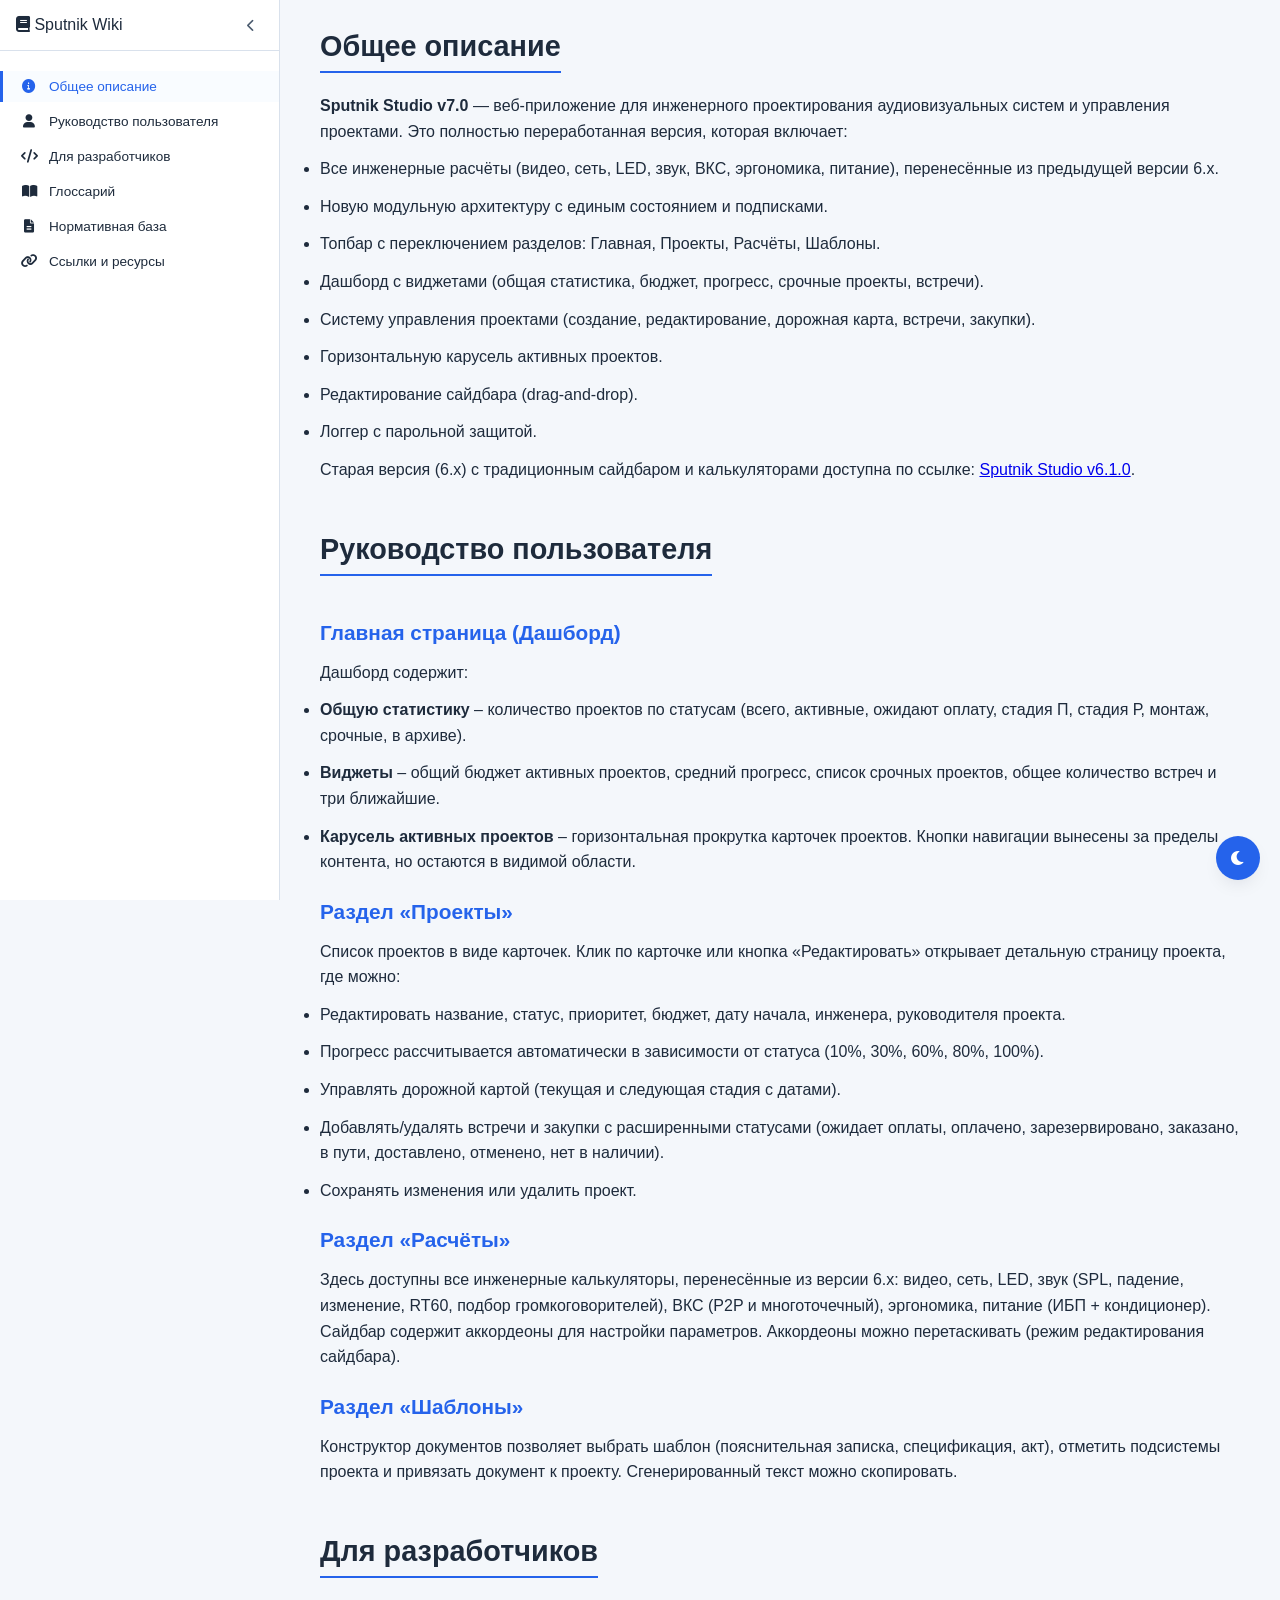
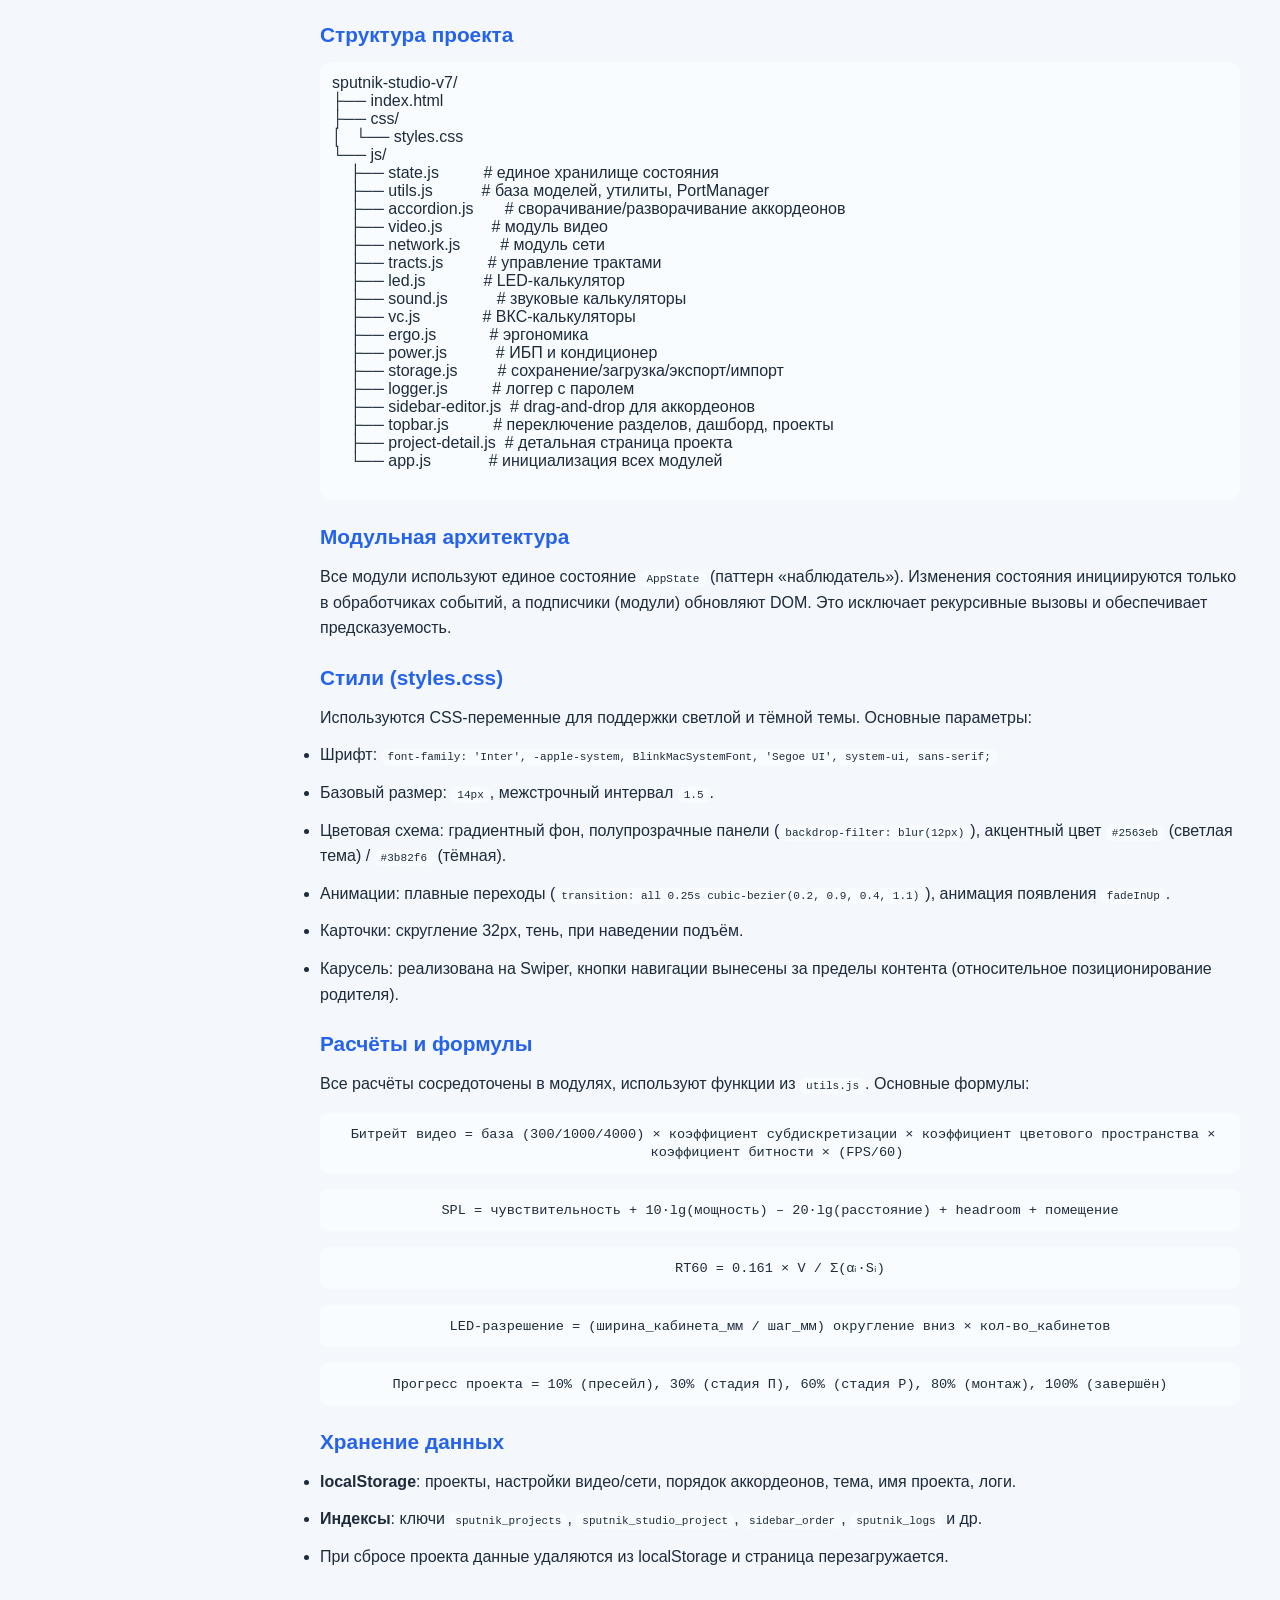
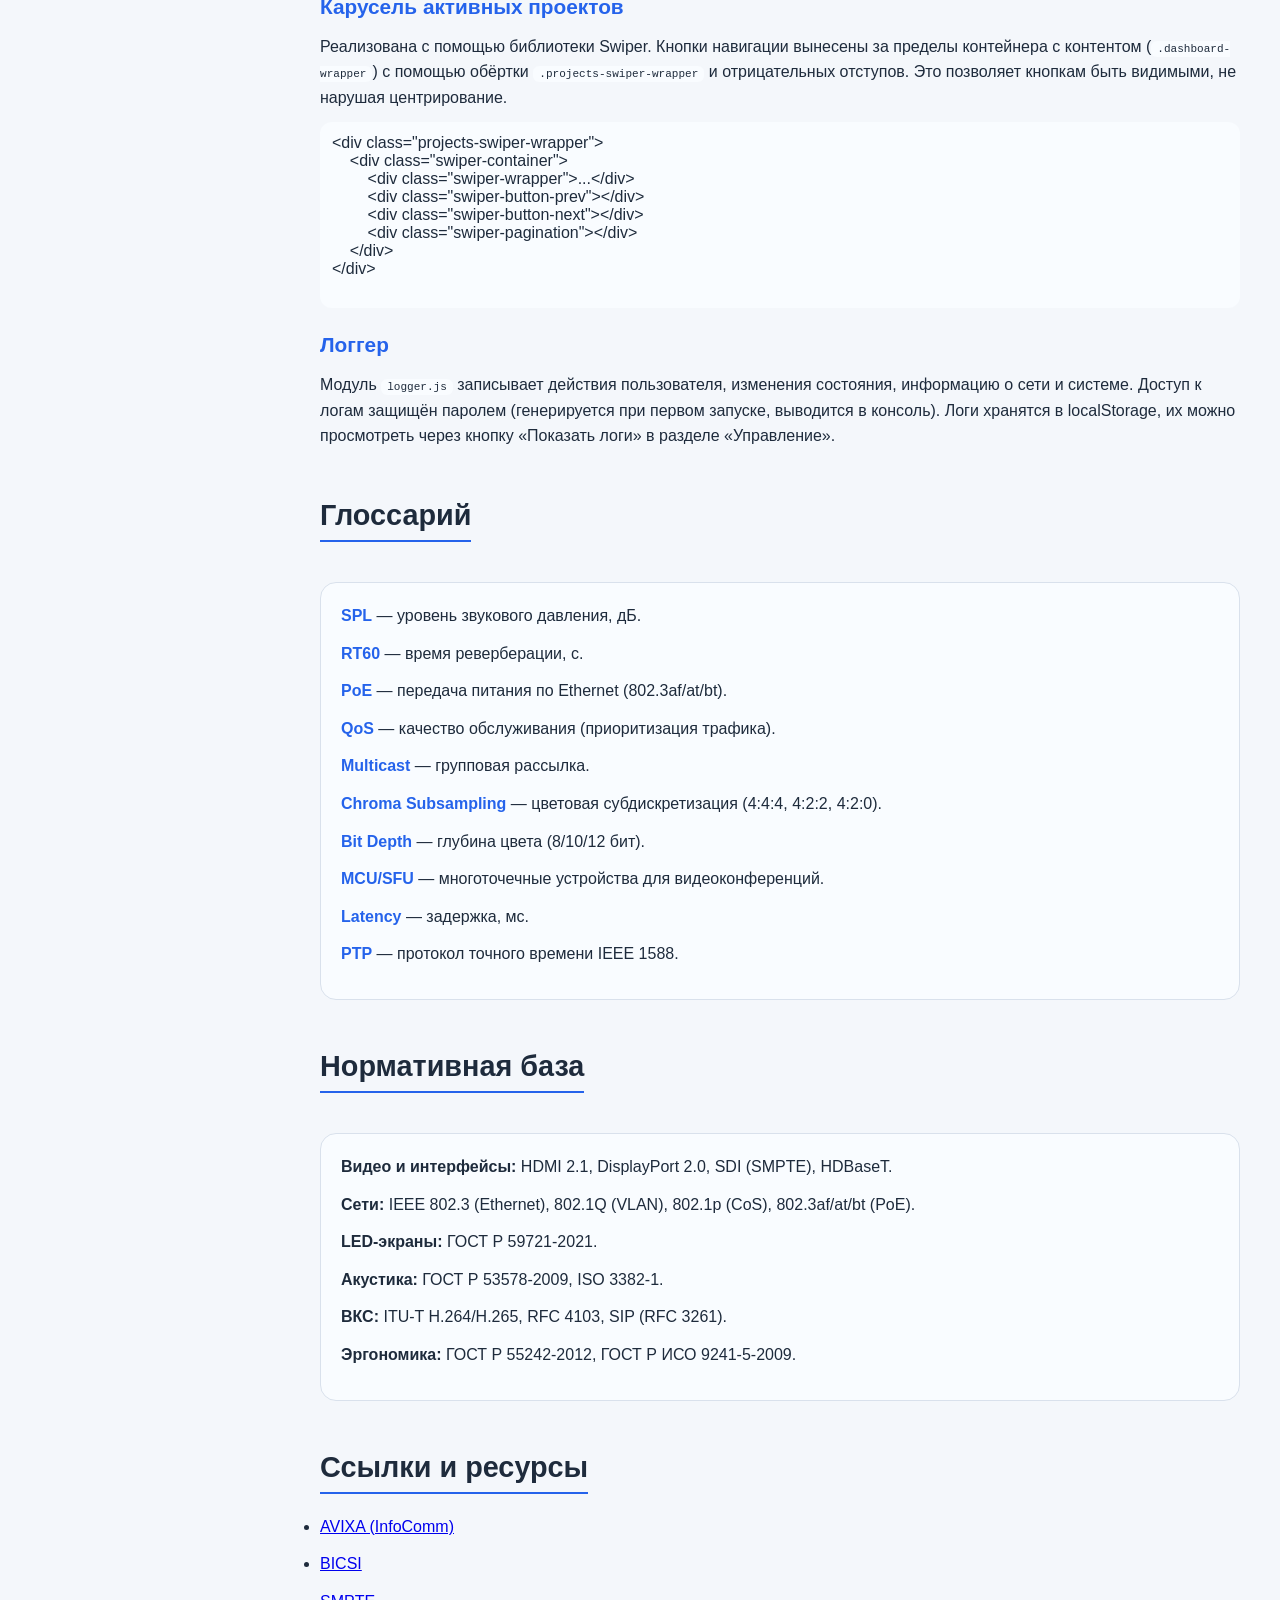
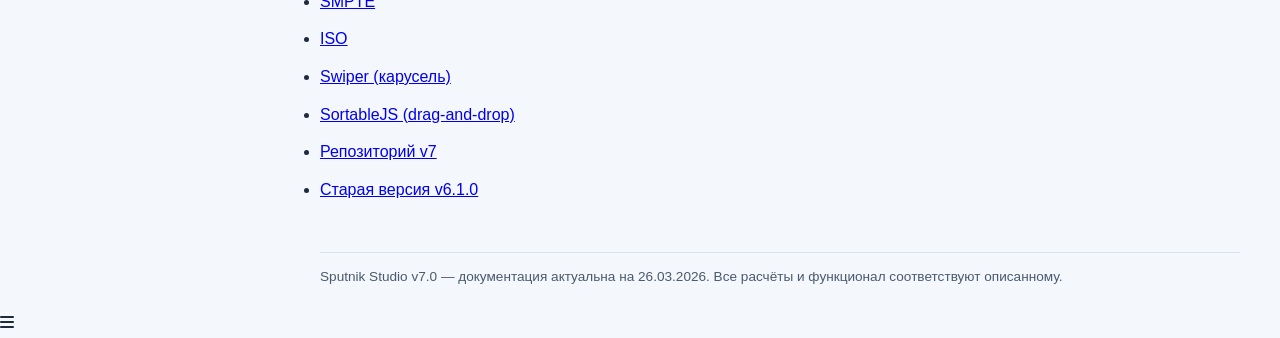
==== commit 905c64fb: "Update wiki.html" ====
--- a/wiki.html
+++ b/wiki.html
@@ -6,6 +6,7 @@
     <title>Sputnik Studio v7.0 — Документация</title>
     <link rel="stylesheet" href="https://cdnjs.cloudflare.com/ajax/libs/font-awesome/6.0.0-beta3/css/all.min.css">
     <style>
+        /* Стили (те же, что и в предыдущей версии, не меняем) */
         * { margin: 0; padding: 0; box-sizing: border-box; font-family: 'Inter', 'Segoe UI', sans-serif; }
         :root {
             --bg-page: #f4f7fb;
@@ -144,10 +145,6 @@
             font-size: 1.3rem;
             margin: 25px 0 15px;
             color: var(--accent);
-        }
-        .section h4 {
-            font-size: 1.1rem;
-            margin: 20px 0 10px;
         }
         .section p, .section li {
             line-height: 1.6;
@@ -274,17 +271,18 @@
         <!-- Общее описание -->
         <div class="section" id="overview">
             <h2>Общее описание</h2>
-            <p><strong>Sputnik Studio</strong> — веб-приложение для инженерного проектирования аудиовизуальных систем, систем видеоконференцсвязи, LED-дисплеев, сетевой инфраструктуры, а также для управления проектами. Инструмент позволяет выполнять комплексные расчёты, сохранять проекты в браузере, экспортировать их в JSON и формировать печатные отчёты.</p>
-            <p>Версия 7.0 включает:</p>
+            <p><strong>Sputnik Studio v7.0</strong> — веб-приложение для инженерного проектирования аудиовизуальных систем и управления проектами. Это полностью переработанная версия, которая включает:</p>
             <ul>
-                <li>Модули расчётов: видео, сеть, LED, звук (5 режимов), ВКС (2 режима), эргономика, питание (ИБП + кондиционер).</li>
+                <li>Все инженерные расчёты (видео, сеть, LED, звук, ВКС, эргономика, питание), перенесённые из предыдущей версии 6.x.</li>
+                <li>Новую модульную архитектуру с единым состоянием и подписками.</li>
+                <li>Топбар с переключением разделов: Главная, Проекты, Расчёты, Шаблоны.</li>
+                <li>Дашборд с виджетами (общая статистика, бюджет, прогресс, срочные проекты, встречи).</li>
                 <li>Систему управления проектами (создание, редактирование, дорожная карта, встречи, закупки).</li>
-                <li>Дашборд с виджетами (общая статистика, бюджет, прогресс, срочные проекты, встречи).</li>
                 <li>Горизонтальную карусель активных проектов.</li>
-                <li>Топбар с переключением разделов и быстрыми действиями.</li>
                 <li>Редактирование сайдбара (drag-and-drop).</li>
                 <li>Логгер с парольной защитой.</li>
             </ul>
+            <p>Старая версия (6.x) с традиционным сайдбаром и калькуляторами доступна по ссылке: <a href="https://rawcam.github.io/sputnikstudio/" target="_blank">Sputnik Studio v6.1.0</a>.</p>
         </div>
 
         <!-- Руководство пользователя -->
@@ -307,7 +305,7 @@
                 <li>Сохранять изменения или удалить проект.</li>
             </ul>
             <h3>Раздел «Расчёты»</h3>
-            <p>Здесь доступны все инженерные калькуляторы. Сайдбар содержит аккордеоны для настройки параметров видео, сети, LED, звука, ВКС, эргономики, питания, а также управления проектом. Аккордеоны можно перетаскивать (режим редактирования сайдбара).</p>
+            <p>Здесь доступны все инженерные калькуляторы, перенесённые из версии 6.x: видео, сеть, LED, звук (SPL, падение, изменение, RT60, подбор громкоговорителей), ВКС (P2P и многоточечный), эргономика, питание (ИБП + кондиционер). Сайдбар содержит аккордеоны для настройки параметров. Аккордеоны можно перетаскивать (режим редактирования сайдбара).</p>
             <h3>Раздел «Шаблоны»</h3>
             <p>Конструктор документов позволяет выбрать шаблон (пояснительная записка, спецификация, акт), отметить подсистемы проекта и привязать документ к проекту. Сгенерированный текст можно скопировать.</p>
         </div>
@@ -317,7 +315,7 @@
             <h2>Для разработчиков</h2>
             <h3>Структура проекта</h3>
             <pre style="background: var(--card-bg); padding: 12px; border-radius: 12px;">
-sputnik-studio/
+sputnik-studio-v7/
 ├── index.html
 ├── css/
 │   └── styles.css
@@ -438,6 +436,7 @@
                 <li><a href="https://swiperjs.com/" target="_blank">Swiper (карусель)</a></li>
                 <li><a href="https://github.com/SortableJS/Sortable" target="_blank">SortableJS (drag-and-drop)</a></li>
                 <li><a href="https://github.com/rawcam/sputnikstudio-v7" target="_blank">Репозиторий v7</a></li>
+                <li><a href="https://rawcam.github.io/sputnikstudio/" target="_blank">Старая версия v6.1.0</a></li>
             </ul>
         </div>
 
@@ -450,7 +449,7 @@
 <div class="mobile-menu-toggle" id="mobileMenuToggle"><i class="fas fa-bars"></i></div>
 
 <script>
-    // Навигация, сворачивание сайдбара, тёмная тема, мобильное меню
+    // Навигация, сворачивание сайдбара, тёмная тема, мобильное меню (без изменений)
     const navItems = document.querySelectorAll('.nav-item');
     const sections = document.querySelectorAll('.section');
     function setActiveNav() {
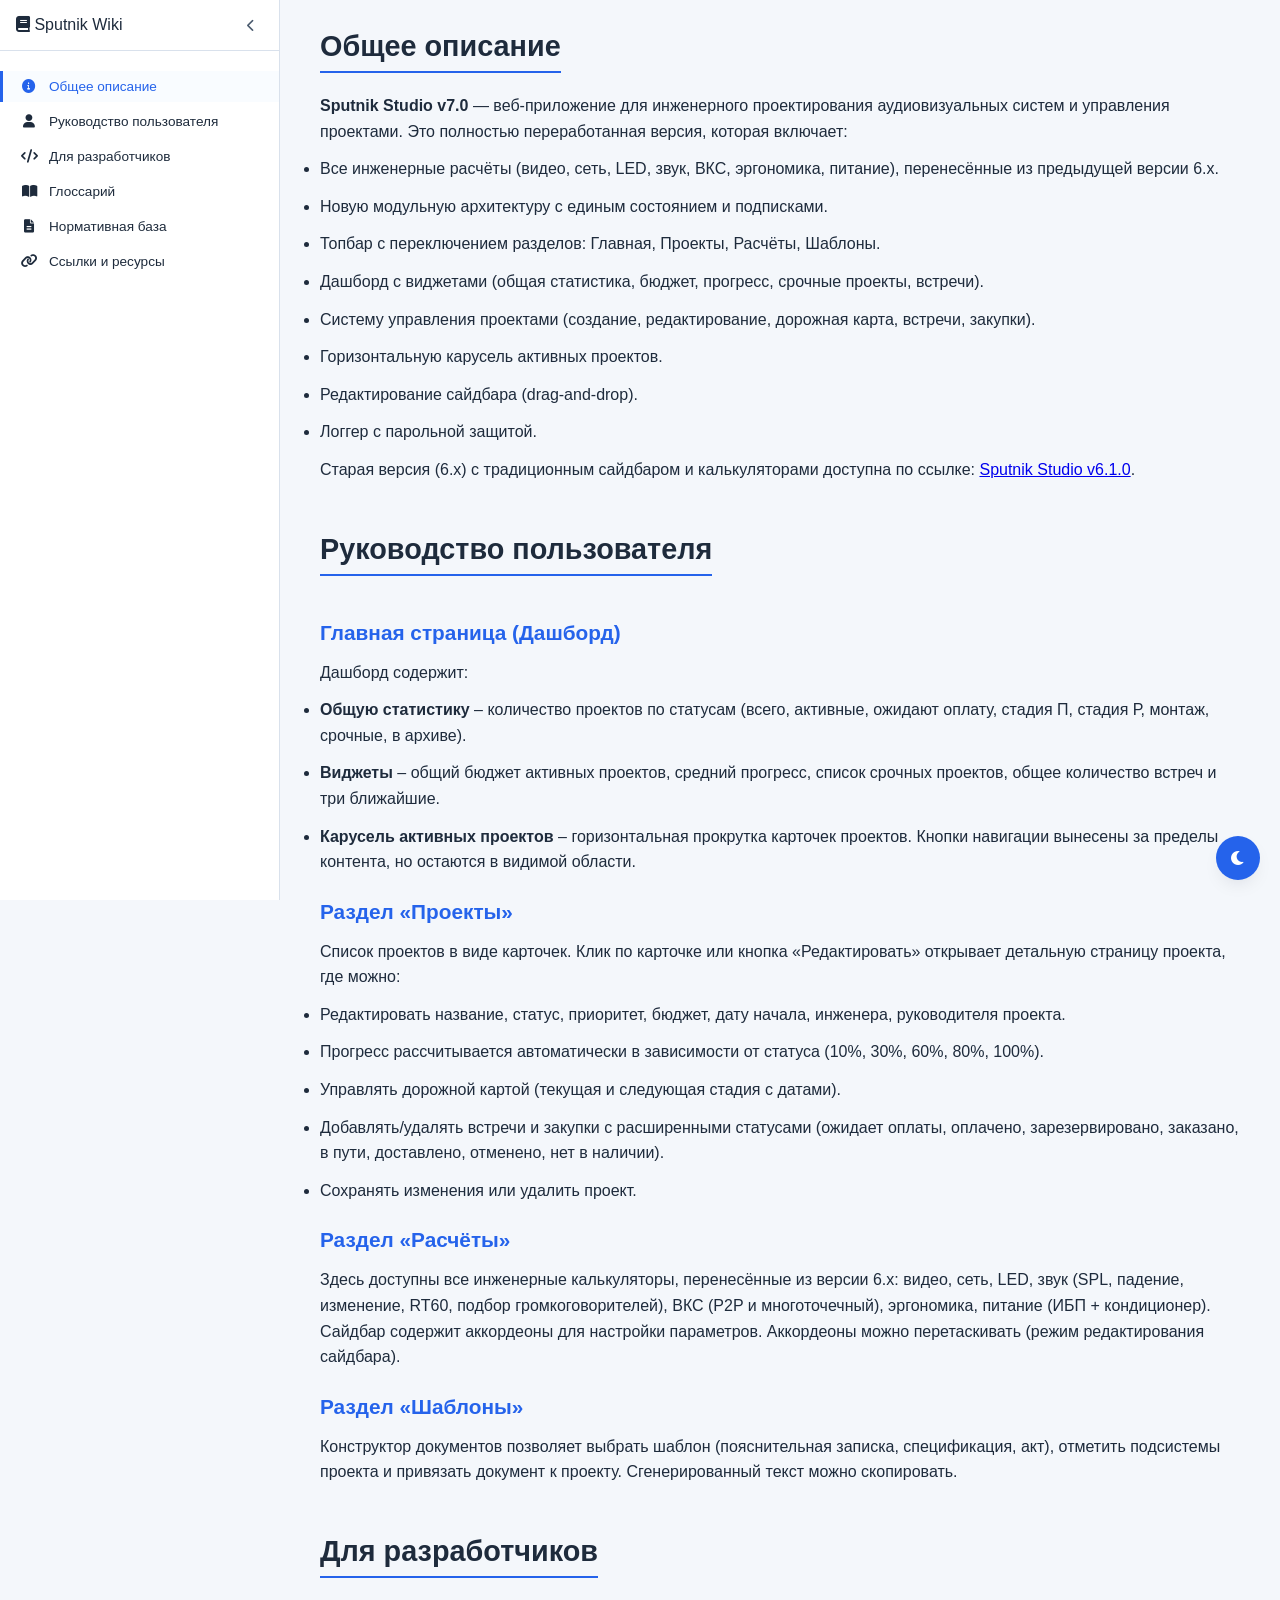
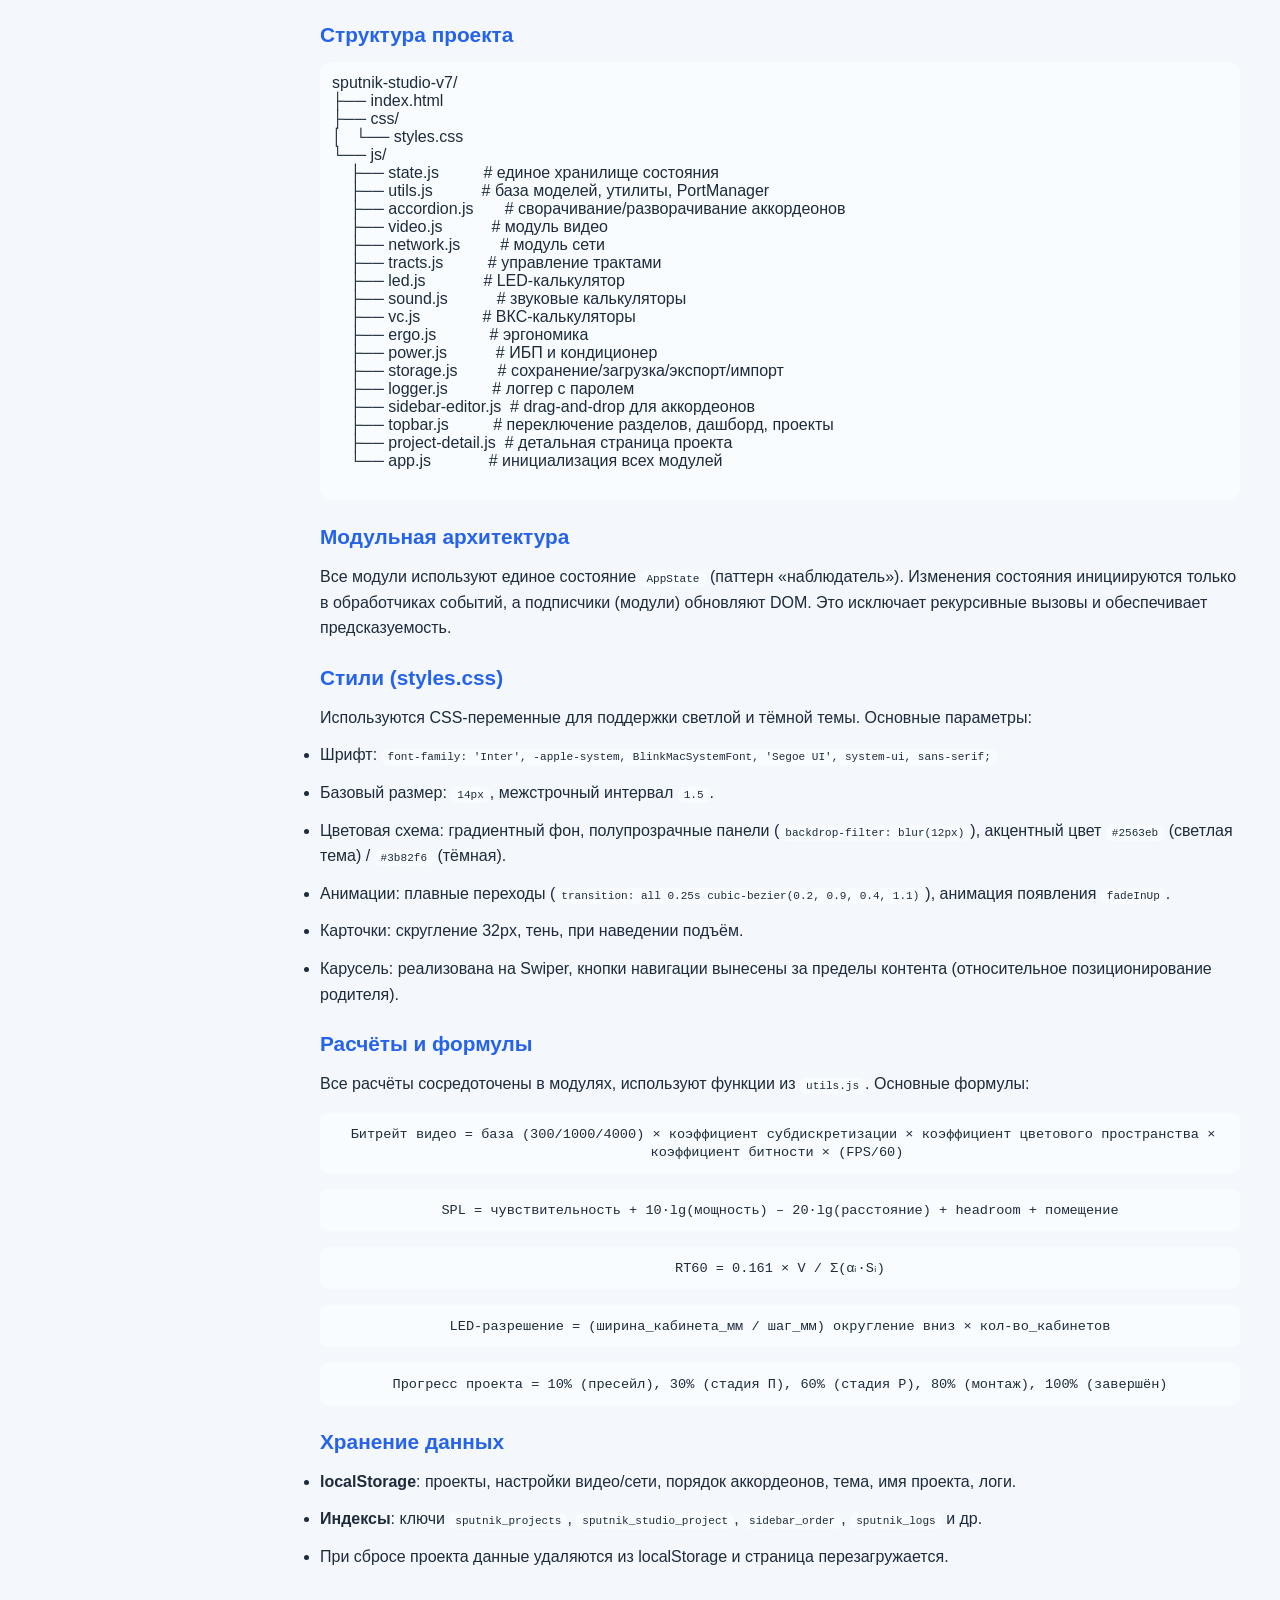
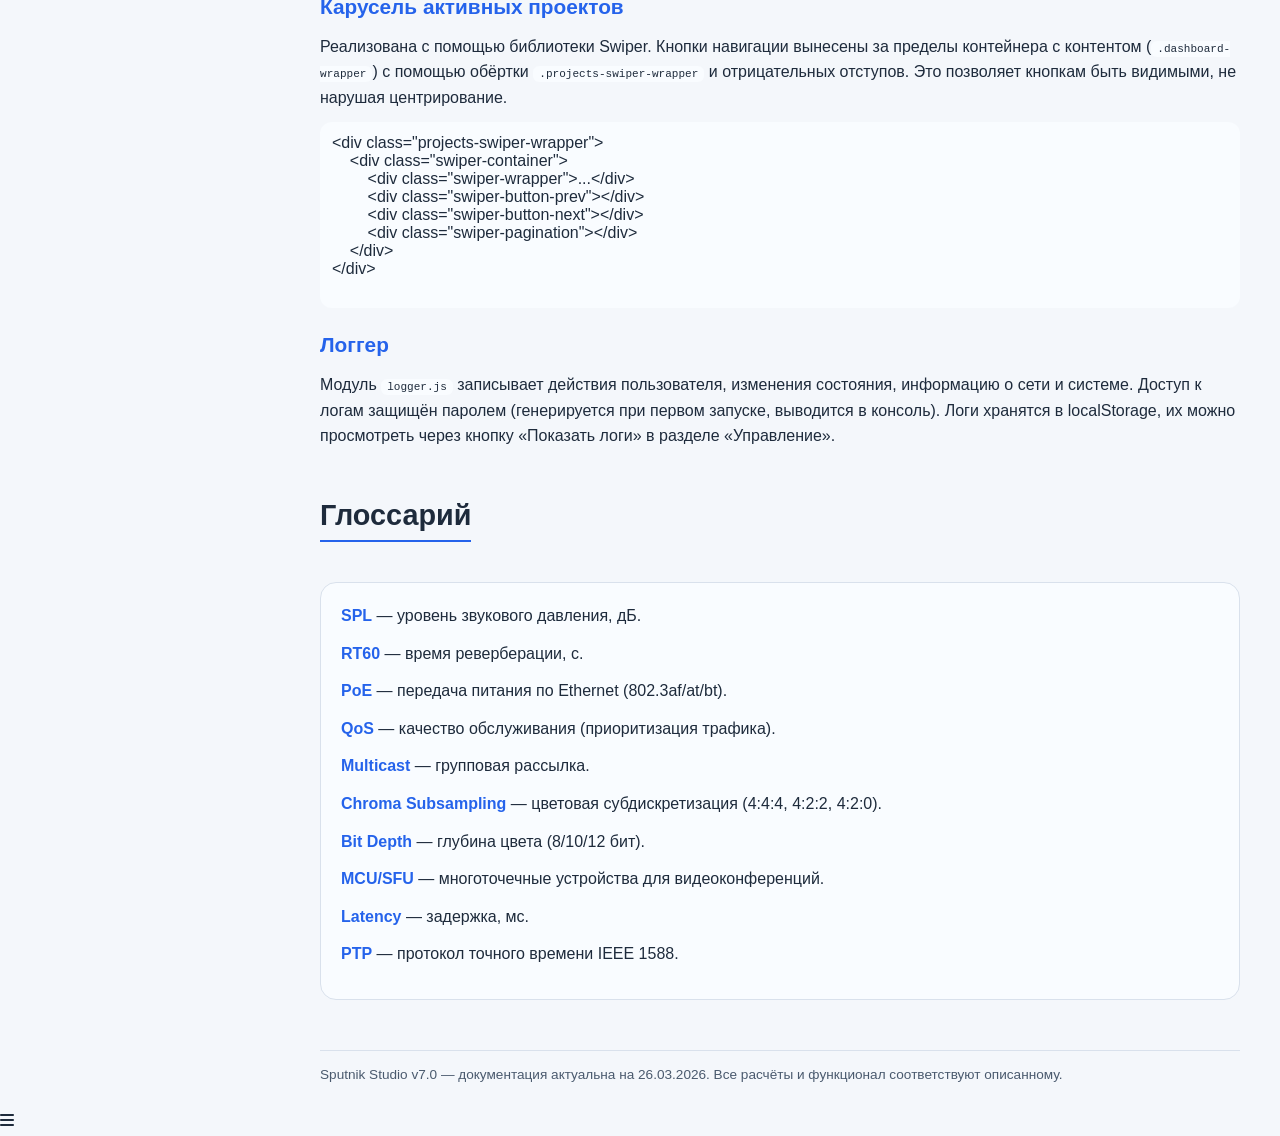
==== commit 312c6c2b: "Update wiki.html" ====
--- a/wiki.html
+++ b/wiki.html
@@ -412,34 +412,6 @@
             </div>
         </div>
 
-        <!-- Нормативная база -->
-        <div class="section" id="standards">
-            <h2>Нормативная база</h2>
-            <div class="card">
-                <p><strong>Видео и интерфейсы:</strong> HDMI 2.1, DisplayPort 2.0, SDI (SMPTE), HDBaseT.</p>
-                <p><strong>Сети:</strong> IEEE 802.3 (Ethernet), 802.1Q (VLAN), 802.1p (CoS), 802.3af/at/bt (PoE).</p>
-                <p><strong>LED-экраны:</strong> ГОСТ Р 59721-2021.</p>
-                <p><strong>Акустика:</strong> ГОСТ Р 53578-2009, ISO 3382-1.</p>
-                <p><strong>ВКС:</strong> ITU-T H.264/H.265, RFC 4103, SIP (RFC 3261).</p>
-                <p><strong>Эргономика:</strong> ГОСТ Р 55242-2012, ГОСТ Р ИСО 9241-5-2009.</p>
-            </div>
-        </div>
-
-        <!-- Ссылки и ресурсы -->
-        <div class="section" id="resources">
-            <h2>Ссылки и ресурсы</h2>
-            <ul>
-                <li><a href="https://www.avixa.org/" target="_blank">AVIXA (InfoComm)</a></li>
-                <li><a href="https://www.bicsi.org/" target="_blank">BICSI</a></li>
-                <li><a href="https://www.smpte.org/" target="_blank">SMPTE</a></li>
-                <li><a href="https://www.iso.org/" target="_blank">ISO</a></li>
-                <li><a href="https://swiperjs.com/" target="_blank">Swiper (карусель)</a></li>
-                <li><a href="https://github.com/SortableJS/Sortable" target="_blank">SortableJS (drag-and-drop)</a></li>
-                <li><a href="https://github.com/rawcam/sputnikstudio-v7" target="_blank">Репозиторий v7</a></li>
-                <li><a href="https://rawcam.github.io/sputnikstudio/" target="_blank">Старая версия v6.1.0</a></li>
-            </ul>
-        </div>
-
         <div class="footnote">
             Sputnik Studio v7.0 — документация актуальна на 26.03.2026. Все расчёты и функционал соответствуют описанному.
         </div>
